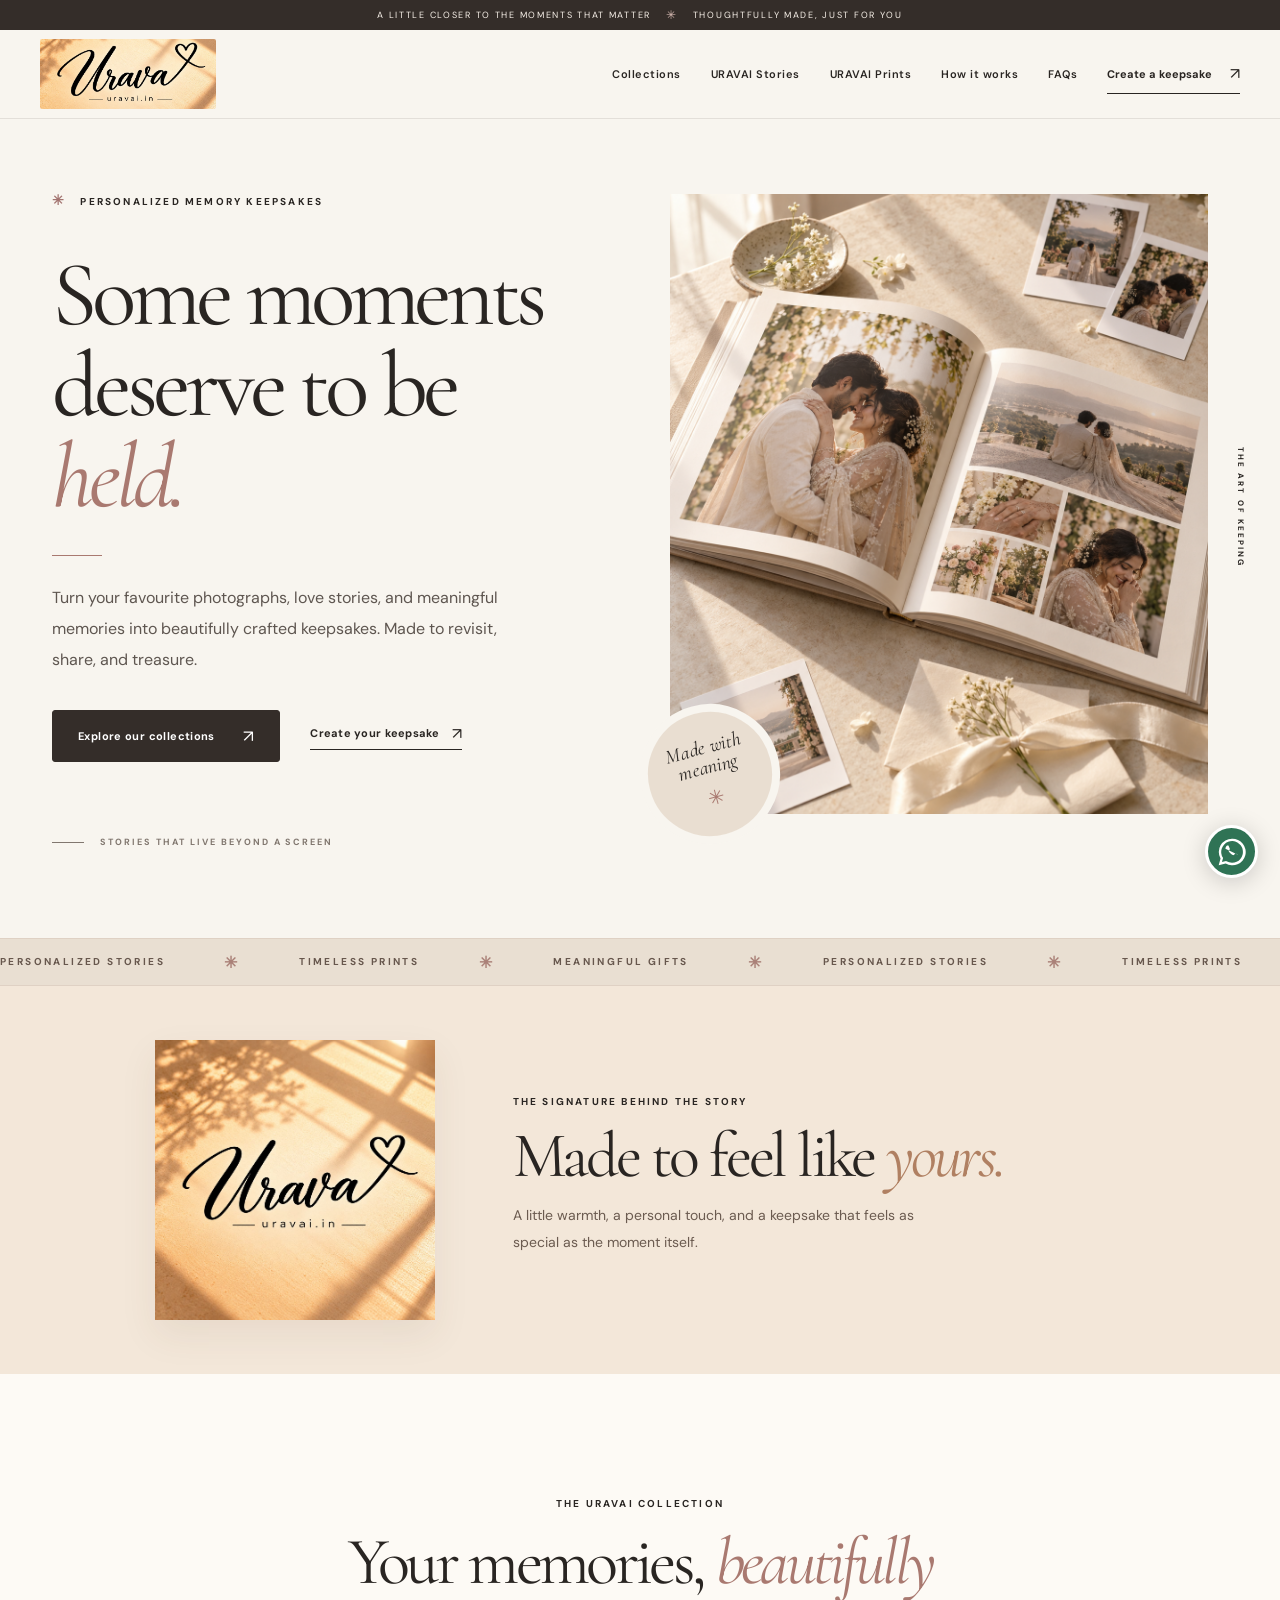
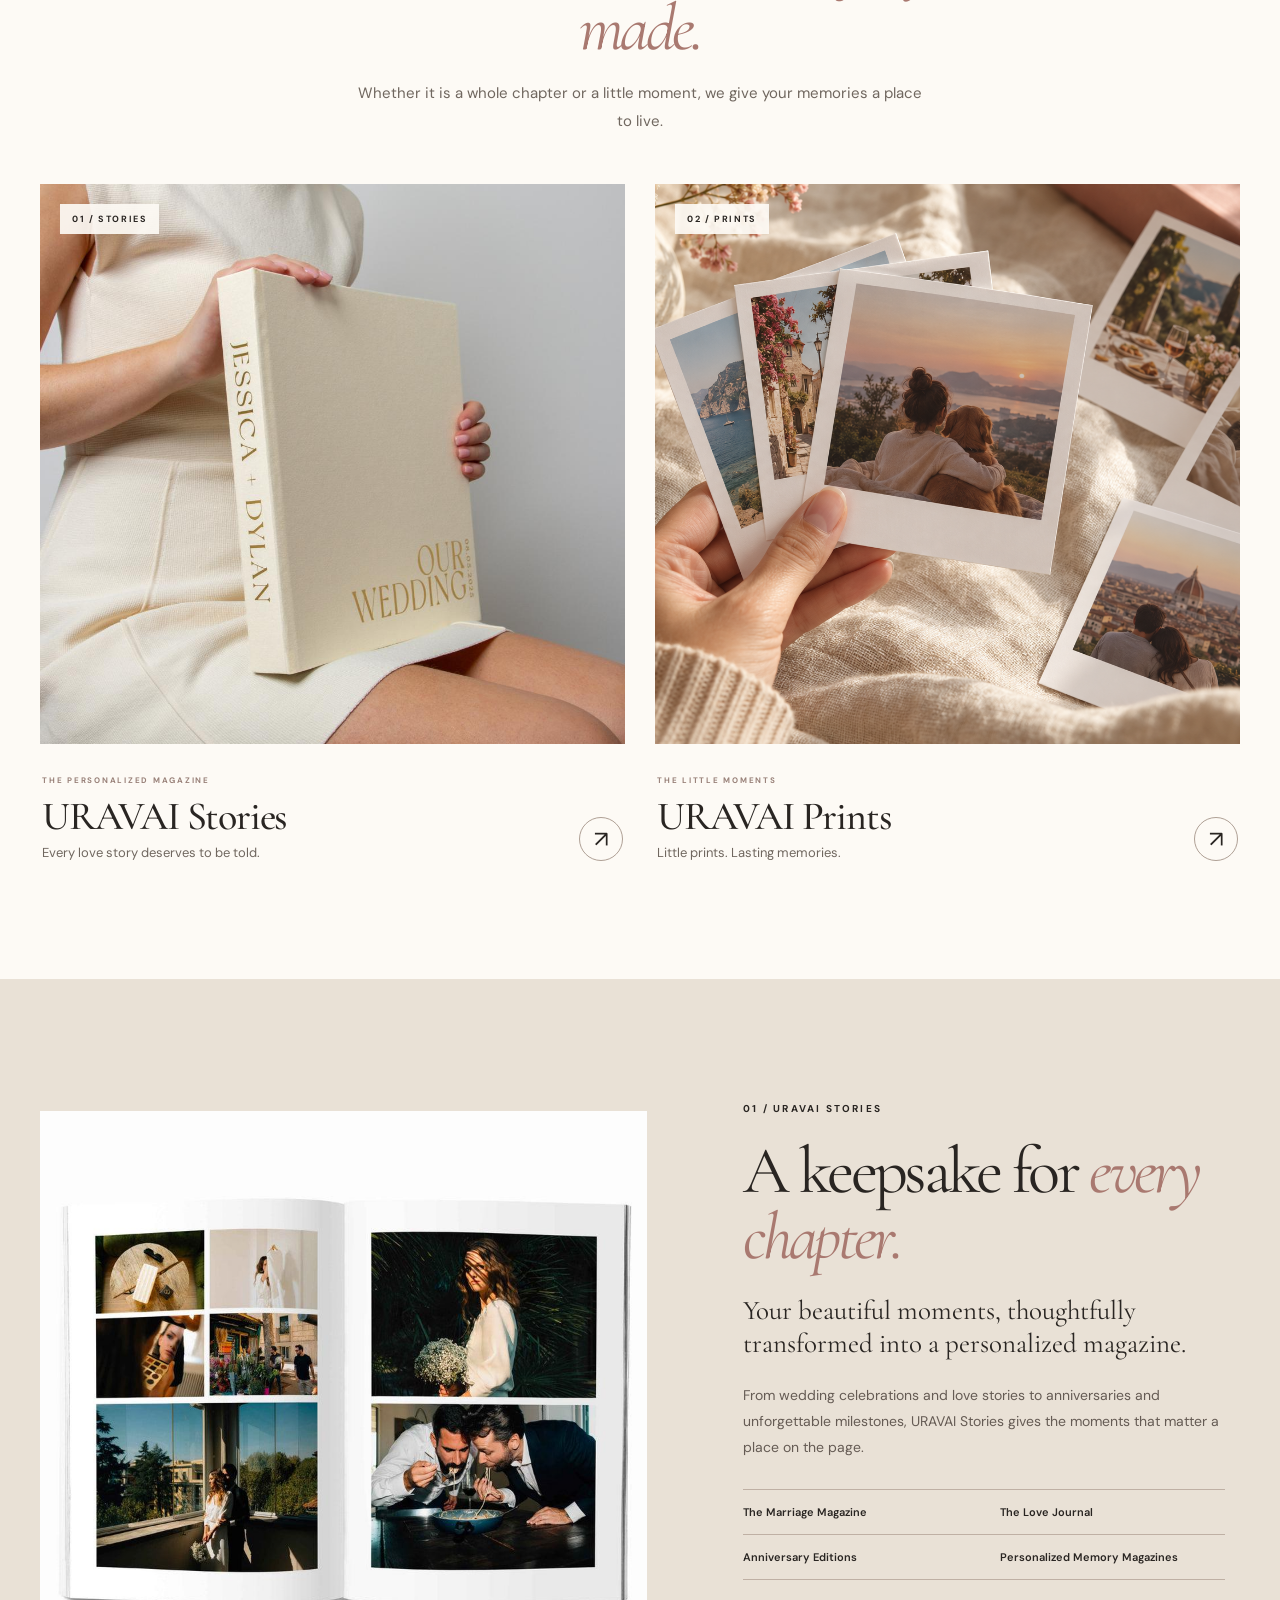
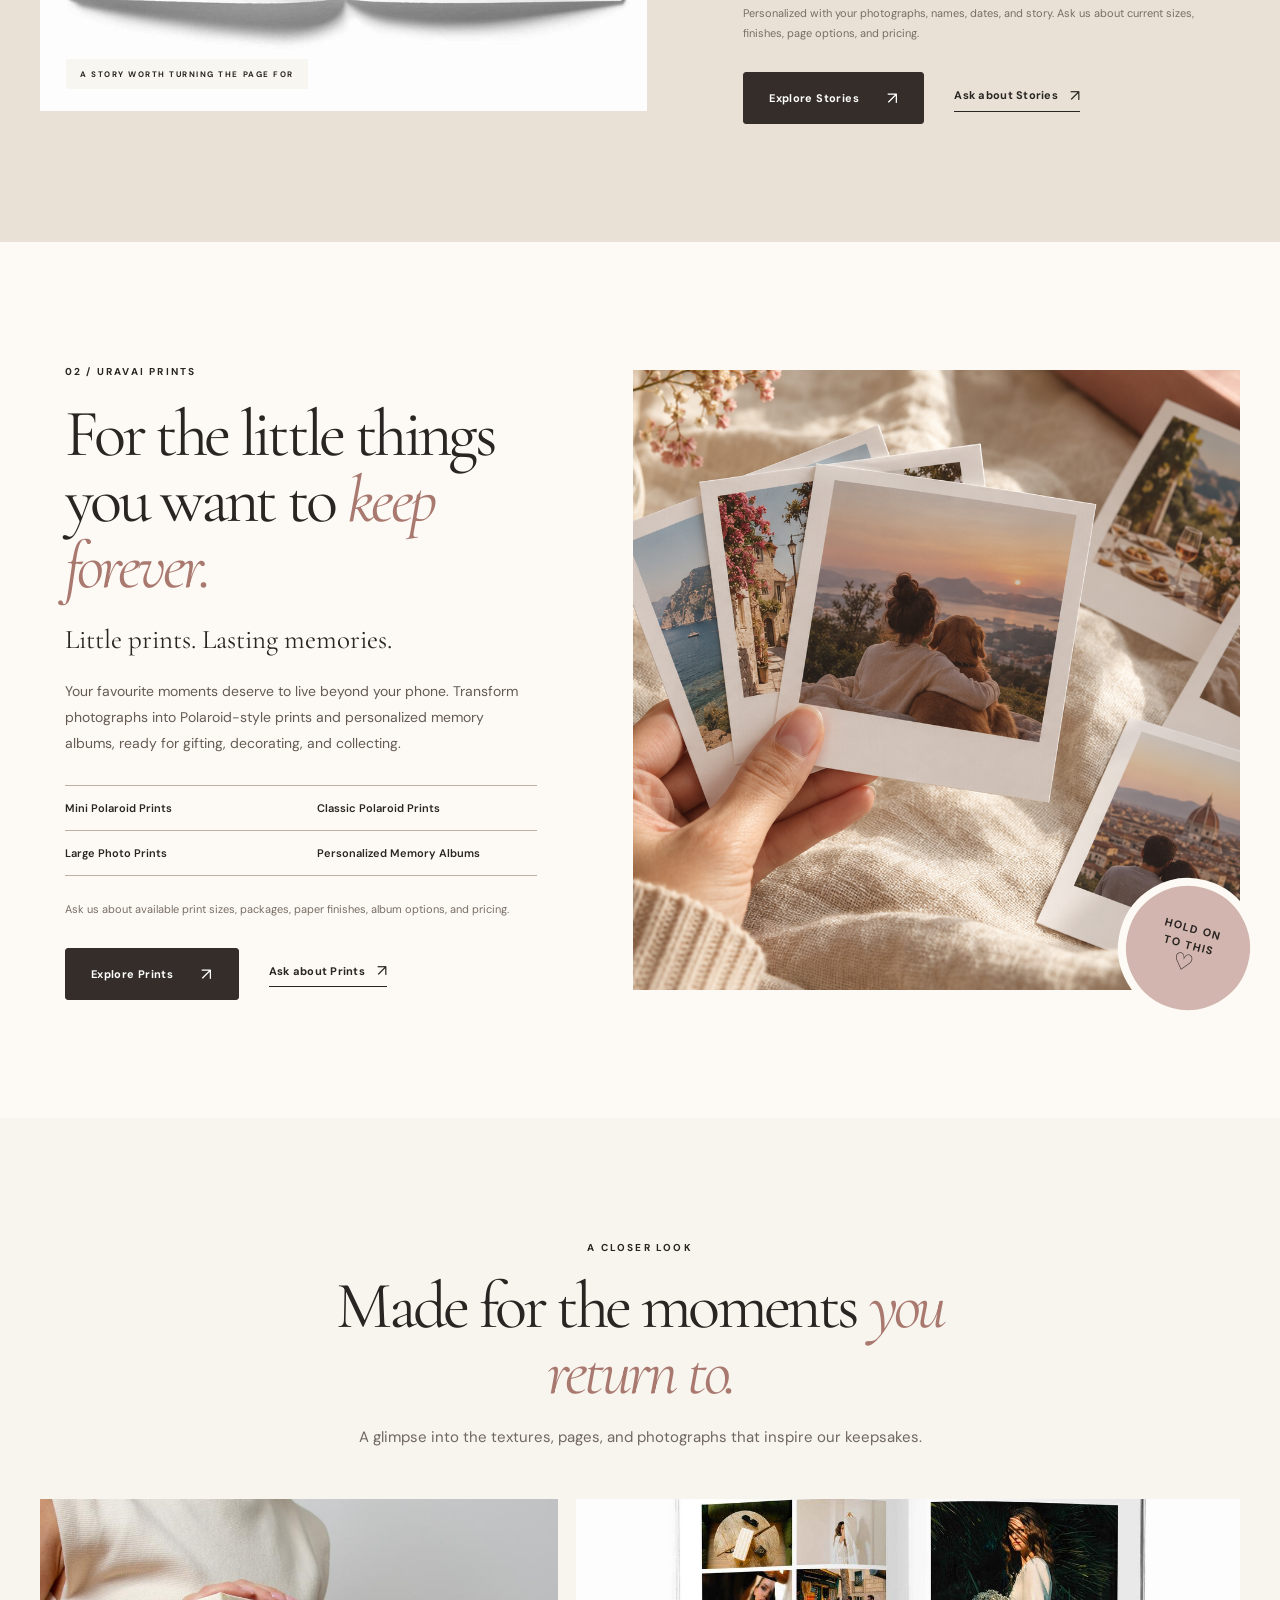
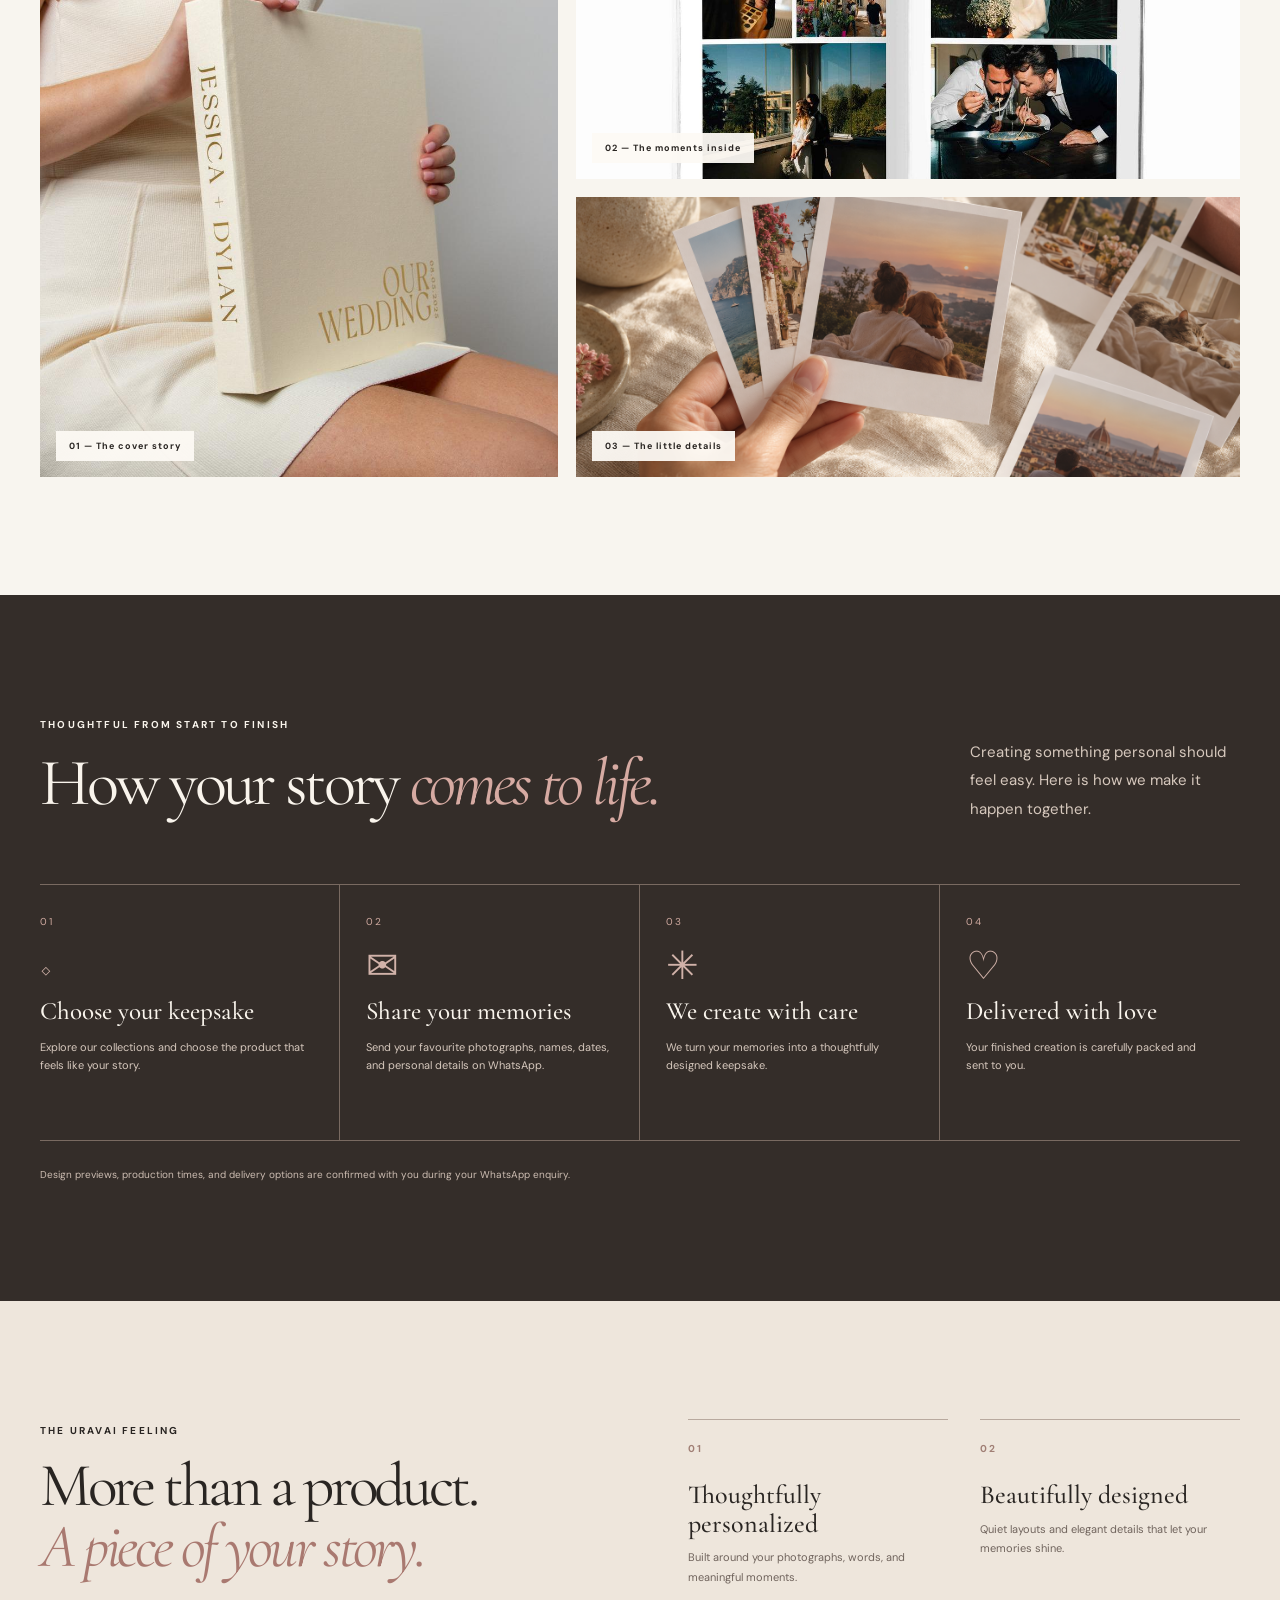
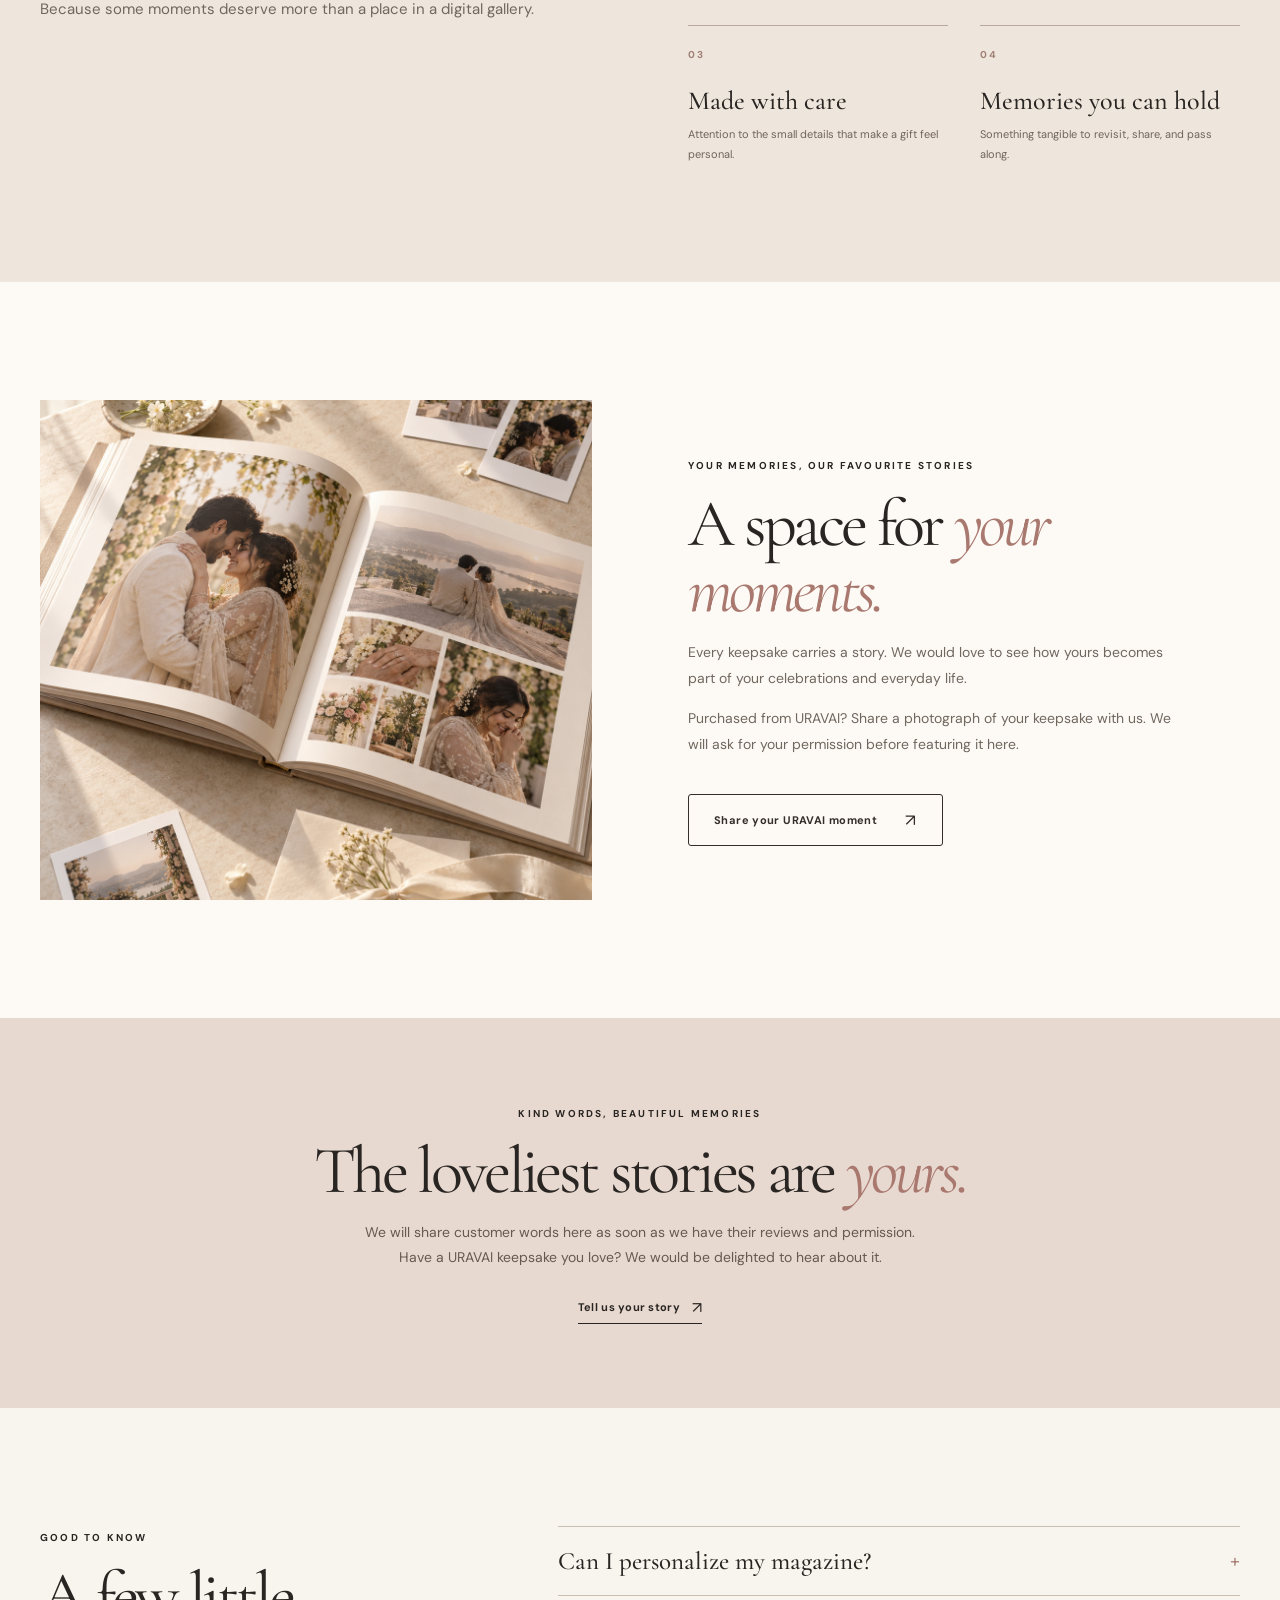
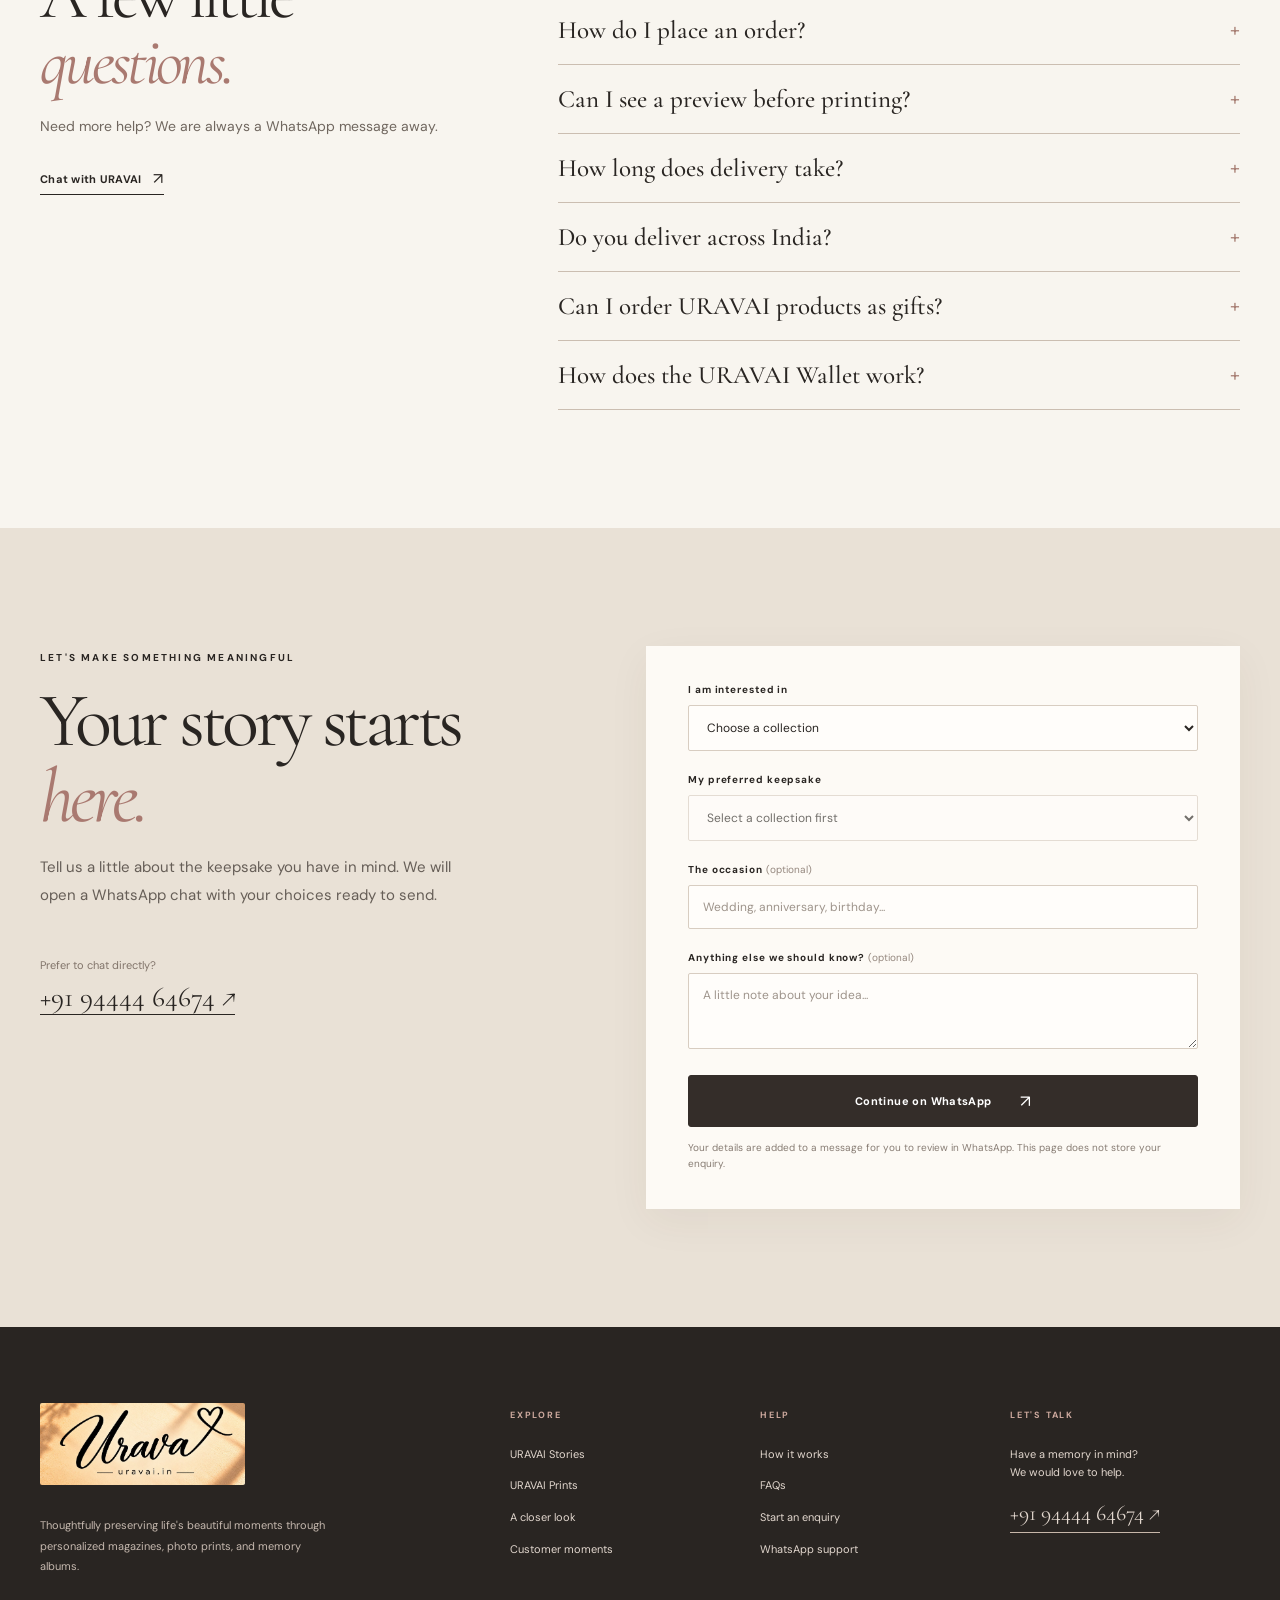
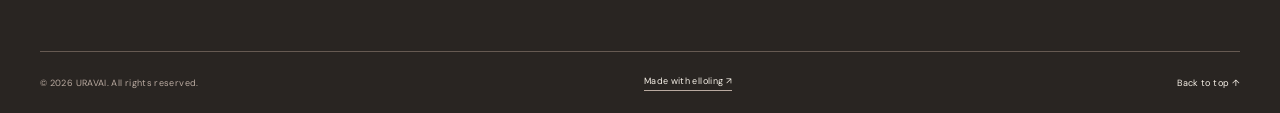
==== index.html @ 7697c7d6 "Use supplied logo in site header and footer" ====
<!doctype html>
<html lang="en">
<head>
  <meta charset="utf-8">
  <meta name="viewport" content="width=device-width, initial-scale=1">
  <meta name="theme-color" content="#f8f5ef">
  <meta name="description" content="URAVAI turns your favourite photographs and stories into personalized memory magazines, photo prints, and keepsakes. Moments Made Tangible.">
  <meta property="og:type" content="website">
  <meta property="og:title" content="URAVAI — Moments Made Tangible">
  <meta property="og:description" content="Personalized magazines and photo prints for the moments you want to hold onto.">
  <meta property="og:image" content="assets/hero-keepsakes.png">
  <title>URAVAI — Moments Made Tangible</title>
  <link rel="icon" href="assets/favicon.svg" type="image/svg+xml">
  <link rel="preconnect" href="https://fonts.googleapis.com">
  <link rel="preconnect" href="https://fonts.gstatic.com" crossorigin>
  <link href="https://fonts.googleapis.com/css2?family=Allura&family=Cormorant+Garamond:ital,wght@0,400;0,500;0,600;1,400;1,500&family=DM+Sans:wght@400;500;600;700&display=swap" rel="stylesheet">
  <link rel="stylesheet" href="assets/styles.css">
  <script defer src="assets/site.js"></script>
</head>
<body>
  <a class="skip-link" href="#main">Skip to content</a>
  <div class="announcement">A little closer to the moments that matter <span aria-hidden="true">✳</span> Thoughtfully made, just for you</div>

  <header class="site-header" id="top">
    <div class="header-inner container">
      <a class="brand" href="#top" aria-label="URAVAI home">
        <img class="brand-logo-photo" src="assets/urava-original-logo.png" alt="" loading="eager"><span class="brand-script">Uravai<span class="brand-heart" aria-hidden="true">♡</span></span>
        <span class="brand-tagline">MOMENTS MADE TANGIBLE</span>
      </a>
      <nav class="desktop-nav" aria-label="Main navigation">
        <a href="#collections">Collections</a>
        <a href="stories.html">URAVAI Stories</a>
        <a href="prints.html">URAVAI Prints</a>
        <a href="#process">How it works</a>
        <a href="#faq">FAQs</a>
      </nav>
      <a class="header-contact" href="#create">Create a keepsake <span aria-hidden="true">↗</span></a>
      <button class="menu-toggle" type="button" aria-label="Open menu" aria-expanded="false" aria-controls="mobile-nav"><span></span><span></span></button>
    </div>
    <nav class="mobile-nav" id="mobile-nav" aria-label="Mobile navigation" hidden>
      <a href="#collections">Collections</a><a href="stories.html">URAVAI Stories</a><a href="prints.html">URAVAI Prints</a><a href="#process">How it works</a><a href="#faq">FAQs</a><a href="#create">Create a keepsake</a>
    </nav>
  </header>

  <main id="main">
    <section class="hero container" aria-labelledby="hero-title">
      <div class="hero-copy reveal">
        <div class="eyebrow"><span class="tiny-star">✳</span> PERSONALIZED MEMORY KEEPSAKES</div>
        <h1 id="hero-title">Some moments deserve to be <em>held.</em></h1>
        <div class="hero-rule"></div>
        <p>Turn your favourite photographs, love stories, and meaningful memories into beautifully crafted keepsakes. Made to revisit, share, and treasure.</p>
        <div class="hero-actions"><a class="button button-dark" href="#collections">Explore our collections <span aria-hidden="true">↗</span></a><a class="text-link" href="#create">Create your keepsake <span aria-hidden="true">↗</span></a></div>
        <div class="hero-note"><span class="note-line"></span> STORIES THAT LIVE BEYOND A SCREEN</div>
      </div>
      <div class="hero-visual reveal">
        <div class="hero-image-wrap"><img src="assets/hero-keepsakes.png" alt="Editorial arrangement of a memory magazine, photo prints and a handwritten note" fetchpriority="high"></div>
        <div class="image-badge"><span>Made with meaning</span><b aria-hidden="true">✳</b></div>
        <span class="image-caption">THE ART OF KEEPING</span>
      </div>
    </section>

    <div class="marquee" aria-label="Personalized magazines, timeless prints, meaningful gifts"><div class="marquee-inner" aria-hidden="true">PERSONALIZED STORIES <span>✳</span> TIMELESS PRINTS <span>✳</span> MEANINGFUL GIFTS <span>✳</span> PERSONALIZED STORIES <span>✳</span> TIMELESS PRINTS <span>✳</span> MEANINGFUL GIFTS <span>✳</span></div></div>

    <section class="logo-feature" aria-labelledby="logo-feature-title"><div class="container logo-feature-inner"><div class="logo-art"><img src="assets/urava-original-logo.png" alt="The supplied Urava script logo on a sunlit warm background" loading="lazy"></div><div class="logo-feature-copy"><span class="eyebrow">THE SIGNATURE BEHIND THE STORY</span><h2 id="logo-feature-title">Made to feel like <em>yours.</em></h2><p>A little warmth, a personal touch, and a keepsake that feels as special as the moment itself.</p></div></div></section>

    <section class="section collections-section" id="collections" aria-labelledby="collections-title">
      <div class="container">
        <div class="section-heading centered reveal"><span class="eyebrow">THE URAVAI COLLECTION</span><h2 id="collections-title">Your memories, <em>beautifully made.</em></h2><p>Whether it is a whole chapter or a little moment, we give your memories a place to live.</p></div>
        <div class="collection-grid">
          <article class="collection-card reveal">
            <a class="collection-image" href="stories.html" aria-label="Explore URAVAI Stories"><img src="assets/reference-magazine-cover.png" alt="Personalized cream wedding photo magazine held in someone's hands" loading="lazy"><span class="image-number">01 / STORIES</span></a>
            <div class="collection-meta"><div><span class="mini-label">THE PERSONALIZED MAGAZINE</span><h3>URAVAI Stories</h3><p>Every love story deserves to be told.</p></div><a class="circle-arrow" href="stories.html" aria-label="Explore URAVAI Stories">↗</a></div>
          </article>
          <article class="collection-card reveal">
            <a class="collection-image" href="prints.html" aria-label="Explore URAVAI Prints"><img src="assets/prints-editorial.png" alt="White-bordered photo prints held over ivory fabric" loading="lazy"><span class="image-number">02 / PRINTS</span></a>
            <div class="collection-meta"><div><span class="mini-label">THE LITTLE MOMENTS</span><h3>URAVAI Prints</h3><p>Little prints. Lasting memories.</p></div><a class="circle-arrow" href="prints.html" aria-label="Explore URAVAI Prints">↗</a></div>
          </article>
        </div>
      </div>
    </section>

    <section class="story-band section" id="stories" aria-labelledby="stories-title">
      <div class="container story-layout">
        <div class="story-visual reveal"><img src="assets/reference-open-magazine.png" alt="Open photo magazine with a clean editorial photo layout" loading="lazy"><span class="photo-caption">A STORY WORTH TURNING THE PAGE FOR</span></div>
        <div class="story-copy reveal"><span class="eyebrow">01 / URAVAI STORIES</span><h2 id="stories-title">A keepsake for <em>every chapter.</em></h2><p class="lead">Your beautiful moments, thoughtfully transformed into a personalized magazine.</p><p>From wedding celebrations and love stories to anniversaries and unforgettable milestones, URAVAI Stories gives the moments that matter a place on the page.</p><div class="product-list"><span>The Marriage Magazine</span><span>The Love Journal</span><span>Anniversary Editions</span><span>Personalized Memory Magazines</span></div><p class="soft-note">Personalized with your photographs, names, dates, and story. Ask us about current sizes, finishes, page options, and pricing.</p><div class="inline-actions"><a class="button button-dark" href="stories.html">Explore Stories <span aria-hidden="true">↗</span></a><a class="text-link" data-whatsapp="stories" href="#contact">Ask about Stories <span aria-hidden="true">↗</span></a></div></div>
      </div>
    </section>

    <section class="prints-section section" id="prints" aria-labelledby="prints-title">
      <div class="container prints-layout">
        <div class="prints-copy reveal"><span class="eyebrow">02 / URAVAI PRINTS</span><h2 id="prints-title">For the little things you want to <em>keep forever.</em></h2><p class="lead">Little prints. Lasting memories.</p><p>Your favourite moments deserve to live beyond your phone. Transform photographs into Polaroid-style prints and personalized memory albums, ready for gifting, decorating, and collecting.</p><div class="product-list"><span>Mini Polaroid Prints</span><span>Classic Polaroid Prints</span><span>Large Photo Prints</span><span>Personalized Memory Albums</span></div><p class="soft-note">Ask us about available print sizes, packages, paper finishes, album options, and pricing.</p><div class="inline-actions"><a class="button button-dark" href="prints.html">Explore Prints <span aria-hidden="true">↗</span></a><a class="text-link" data-whatsapp="prints" href="#contact">Ask about Prints <span aria-hidden="true">↗</span></a></div></div>
        <div class="prints-visual reveal"><img src="assets/prints-editorial.png" alt="A hand holding Polaroid-style photo prints" loading="lazy"><span class="visual-stamp">HOLD ON<br>TO THIS<br><b>♡</b></span></div>
      </div>
    </section>

    <section class="editorial-section section" id="journal" aria-labelledby="journal-title"><div class="container"><div class="section-heading centered reveal"><span class="eyebrow">A CLOSER LOOK</span><h2 id="journal-title">Made for the moments <em>you return to.</em></h2><p>A glimpse into the textures, pages, and photographs that inspire our keepsakes.</p></div><div class="editorial-grid"><figure class="editorial-tile tall reveal"><img src="assets/reference-magazine-cover.png" alt="Cream wedding memory magazine" loading="lazy"><figcaption>01 — The cover story</figcaption></figure><figure class="editorial-tile wide reveal"><img src="assets/reference-open-magazine.png" alt="Open personalized photo magazine" loading="lazy"><figcaption>02 — The moments inside</figcaption></figure><figure class="editorial-tile small reveal"><img src="assets/prints-editorial.png" alt="A fan of printed photographs" loading="lazy"><figcaption>03 — The little details</figcaption></figure></div></div></section>

    <section class="process-section section" id="process" aria-labelledby="process-title"><div class="container"><div class="process-head reveal"><div><span class="eyebrow">THOUGHTFUL FROM START TO FINISH</span><h2 id="process-title">How your story <em>comes to life.</em></h2></div><p>Creating something personal should feel easy. Here is how we make it happen together.</p></div><div class="steps"><article class="step reveal"><span class="step-number">01</span><div class="step-icon" aria-hidden="true">◇</div><h3>Choose your keepsake</h3><p>Explore our collections and choose the product that feels like your story.</p></article><article class="step reveal"><span class="step-number">02</span><div class="step-icon" aria-hidden="true">✉</div><h3>Share your memories</h3><p>Send your favourite photographs, names, dates, and personal details on WhatsApp.</p></article><article class="step reveal"><span class="step-number">03</span><div class="step-icon" aria-hidden="true">✳</div><h3>We create with care</h3><p>We turn your memories into a thoughtfully designed keepsake.</p></article><article class="step reveal"><span class="step-number">04</span><div class="step-icon" aria-hidden="true">♡</div><h3>Delivered with love</h3><p>Your finished creation is carefully packed and sent to you.</p></article></div><p class="process-note">Design previews, production times, and delivery options are confirmed with you during your WhatsApp enquiry.</p></div></section>

    <section class="values-section section" aria-labelledby="values-title"><div class="container values-layout"><div class="values-intro reveal"><span class="eyebrow">THE URAVAI FEELING</span><h2 id="values-title">More than a product.<br><em>A piece of your story.</em></h2><p>Because some moments deserve more than a place in a digital gallery.</p></div><div class="values-grid"><article class="value reveal"><span>01</span><h3>Thoughtfully personalized</h3><p>Built around your photographs, words, and meaningful moments.</p></article><article class="value reveal"><span>02</span><h3>Beautifully designed</h3><p>Quiet layouts and elegant details that let your memories shine.</p></article><article class="value reveal"><span>03</span><h3>Made with care</h3><p>Attention to the small details that make a gift feel personal.</p></article><article class="value reveal"><span>04</span><h3>Memories you can hold</h3><p>Something tangible to revisit, share, and pass along.</p></article></div></div></section>

    <section class="memories-section section" id="memories" aria-labelledby="memories-title"><div class="container memories-layout"><div class="memories-photo reveal"><img src="assets/hero-keepsakes.png" alt="Memory magazine and photo prints styled together" loading="lazy"></div><div class="memories-copy reveal"><span class="eyebrow">YOUR MEMORIES, OUR FAVOURITE STORIES</span><h2 id="memories-title">A space for <em>your moments.</em></h2><p>Every keepsake carries a story. We would love to see how yours becomes part of your celebrations and everyday life.</p><p>Purchased from URAVAI? Share a photograph of your keepsake with us. We will ask for your permission before featuring it here.</p><a class="button button-outline" data-whatsapp="share" href="#contact">Share your URAVAI moment <span aria-hidden="true">↗</span></a></div></div></section>

    <section class="reviews-section" aria-labelledby="reviews-title"><div class="container reviews-inner reveal"><span class="eyebrow">KIND WORDS, BEAUTIFUL MEMORIES</span><h2 id="reviews-title">The loveliest stories are <em>yours.</em></h2><p>We will share customer words here as soon as we have their reviews and permission. Have a URAVAI keepsake you love? We would be delighted to hear about it.</p><a class="text-link" data-whatsapp="review" href="#contact">Tell us your story <span aria-hidden="true">↗</span></a></div></section>

    <section class="faq-section section" id="faq" aria-labelledby="faq-title"><div class="container faq-layout"><div class="faq-intro reveal"><span class="eyebrow">GOOD TO KNOW</span><h2 id="faq-title">A few little <em>questions.</em></h2><p>Need more help? We are always a WhatsApp message away.</p><a class="text-link" data-whatsapp="general" href="#contact">Chat with URAVAI <span aria-hidden="true">↗</span></a></div><div class="faq-list reveal"><details><summary>Can I personalize my magazine?<span aria-hidden="true">+</span></summary><p>Yes. URAVAI Stories can be personalized with your photographs, names, dates, and personal story.</p></details><details><summary>How do I place an order?<span aria-hidden="true">+</span></summary><p>Choose your preferred keepsake and contact us on WhatsApp. We will walk you through the available options and your order.</p></details><details><summary>Can I see a preview before printing?<span aria-hidden="true">+</span></summary><p>Message us about your chosen product and we will confirm the current preview and revision process before you place an order.</p></details><details><summary>How long does delivery take?<span aria-hidden="true">+</span></summary><p>Production and delivery depend on the product and destination. We will confirm an estimate with you during your enquiry.</p></details><details><summary>Do you deliver across India?<span aria-hidden="true">+</span></summary><p>Send us your delivery location on WhatsApp and we will confirm availability and charges.</p></details><details><summary>Can I order URAVAI products as gifts?<span aria-hidden="true">+</span></summary><p>Absolutely. Our personalized keepsakes are made for weddings, anniversaries, birthdays, and other meaningful occasions.</p></details><details><summary>How does the URAVAI Wallet work?<span aria-hidden="true">+</span></summary><p>Ask us for the current URAVAI Rewards policy and eligible wallet benefits before you order.</p></details></div></div></section>

    <section class="create-section section" id="create" aria-labelledby="create-title"><div class="container create-layout"><div class="create-intro reveal"><span class="eyebrow">LET'S MAKE SOMETHING MEANINGFUL</span><h2 id="create-title">Your story starts <em>here.</em></h2><p>Tell us a little about the keepsake you have in mind. We will open a WhatsApp chat with your choices ready to send.</p><div class="contact-line"><span>Prefer to chat directly?</span><a href="https://wa.me/919444464674" target="_blank" rel="noopener noreferrer">+91 94444 64674 ↗</a></div></div><form class="enquiry-form reveal" id="enquiry-form"><div class="form-field"><label for="collection">I am interested in</label><select id="collection" name="collection" required><option value="">Choose a collection</option><option value="Stories">URAVAI Stories</option><option value="Prints">URAVAI Prints</option></select></div><div class="form-field"><label for="product">My preferred keepsake</label><select id="product" name="product" required disabled><option value="">Select a collection first</option></select></div><div class="form-field"><label for="occasion">The occasion <span>(optional)</span></label><input id="occasion" name="occasion" type="text" maxlength="80" placeholder="Wedding, anniversary, birthday..."></div><div class="form-field"><label for="message">Anything else we should know? <span>(optional)</span></label><textarea id="message" name="message" rows="3" maxlength="400" placeholder="A little note about your idea..."></textarea></div><button class="button button-dark form-submit" type="submit">Continue on WhatsApp <span aria-hidden="true">↗</span></button><p class="form-note">Your details are added to a message for you to review in WhatsApp. This page does not store your enquiry.</p></form></div></section>
  </main>

  <footer class="site-footer" id="contact"><div class="container footer-top"><div class="footer-brand"><a class="brand" href="#top" aria-label="URAVAI home"><img class="brand-logo-photo" src="assets/urava-original-logo.png" alt="" loading="eager"><span class="brand-script">Uravai<span class="brand-heart" aria-hidden="true">♡</span></span><span class="brand-tagline">MOMENTS MADE TANGIBLE</span></a><p>Thoughtfully preserving life's beautiful moments through personalized magazines, photo prints, and memory albums.</p></div><div class="footer-col"><h3>Explore</h3><a href="stories.html">URAVAI Stories</a><a href="prints.html">URAVAI Prints</a><a href="#journal">A closer look</a><a href="#memories">Customer moments</a></div><div class="footer-col"><h3>Help</h3><a href="#process">How it works</a><a href="#faq">FAQs</a><a href="#create">Start an enquiry</a><a data-whatsapp="general" href="https://wa.me/919444464674">WhatsApp support</a></div><div class="footer-col footer-contact"><h3>Let's talk</h3><p>Have a memory in mind?<br>We would love to help.</p><a class="footer-whatsapp" href="https://wa.me/919444464674" target="_blank" rel="noopener noreferrer">+91 94444 64674 ↗</a></div></div><div class="container footer-bottom"><span>© 2026 URAVAI. All rights reserved.</span><a class="maker-credit" href="https://elloling-india.github.io/Website/" target="_blank" rel="noopener noreferrer">Made with elloling ↗</a><a href="#top">Back to top ↑</a></div></footer>

  <a class="whatsapp-float" data-whatsapp="general" href="https://wa.me/919444464674" target="_blank" rel="noopener noreferrer" aria-label="Chat with URAVAI on WhatsApp"><svg viewBox="0 0 32 32" aria-hidden="true"><path fill="currentColor" d="M16 .8A15.1 15.1 0 0 0 2.9 23.4L.8 31.2l8-2.1A15.2 15.2 0 1 0 16 .8Zm0 27.5a12.3 12.3 0 0 1-6.3-1.7l-.5-.3-4.7 1.2 1.3-4.6-.3-.5A12.4 12.4 0 1 1 16 28.3Zm6.8-9.3c-.4-.2-2.2-1.1-2.6-1.2-.3-.1-.6-.2-.8.2-.3.4-1 1.2-1.2 1.4-.2.3-.4.3-.8.1-.4-.2-1.6-.6-3-1.9-1.1-1-1.9-2.2-2.1-2.6-.2-.4 0-.6.2-.8l.6-.7c.2-.2.3-.4.4-.6.1-.2.1-.5 0-.7l-1.2-2.9c-.3-.7-.6-.6-.8-.6h-.7c-.3 0-.7.1-1 .5s-1.3 1.3-1.3 3.1 1.4 3.5c.2.5 2.7 4.2 6.6 5.9.9.4 1.6.6 2.2.7.9.1 1.7.1 2.4-.2.7-.3 2.2-1 2.5-2 .3-1 .3-1.8.2-2-.1-.2-.3-.3-.7-.5Z"/></svg></a>
  <a class="mobile-sticky" href="#create">Create your keepsake <span aria-hidden="true">↗</span></a>
</body>
</html>
---- assets/styles.css ----
:root{--ivory:#f8f5ef;--paper:#fdfaf5;--beige:#ede5da;--rose:#c7a6a0;--ink:#292522;--muted:#70675f;--line:#d9cec2;--dark:#342d29;--serif:'Cormorant Garamond',Georgia,serif;--sans:'DM Sans',Arial,sans-serif;--script:'Allura',cursive}
*{box-sizing:border-box}html{scroll-behavior:smooth;scroll-padding-top:84px}body{margin:0;background:var(--ivory);color:var(--ink);font-family:var(--sans);font-size:15px;-webkit-font-smoothing:antialiased}img{display:block;max-width:100%}a{color:inherit;text-decoration:none}button,input,select,textarea{font:inherit}button{cursor:pointer}.container{width:min(100% - 80px,1340px);margin:auto}.section{padding:118px 0}.skip-link{position:absolute;left:12px;top:-60px;z-index:100;background:var(--dark);color:#fff;padding:12px 18px}.skip-link:focus{top:12px}.announcement{height:30px;display:flex;align-items:center;justify-content:center;gap:15px;background:var(--dark);color:#f8f1e9;font-size:9px;letter-spacing:.19em;text-transform:uppercase}.announcement span{font-size:12px;color:#d4b8b0}.site-header{position:sticky;top:0;z-index:50;background:rgba(248,245,239,.97);border-bottom:1px solid rgba(60,48,38,.11);backdrop-filter:blur(18px)}.header-inner{height:88px;display:flex;align-items:center;justify-content:space-between;gap:30px}.brand{display:inline-flex;flex-direction:column;align-items:center;width:max-content;min-width:120px;line-height:1}.brand-script{position:relative;font-family:var(--script);font-size:46px;line-height:.78;letter-spacing:-.02em;white-space:nowrap}.brand-heart{position:absolute;font-family:var(--serif);font-size:24px;top:-7px;right:-17px;transform:rotate(13deg)}.brand-tagline{font-size:6.5px;font-weight:700;letter-spacing:.3em;margin-top:8px;white-space:nowrap}.desktop-nav{display:flex;align-items:center;gap:30px;margin-left:auto}.desktop-nav a{font-size:11px;font-weight:600;letter-spacing:.045em;transition:color .25s}.desktop-nav a:hover,.footer-col a:hover{color:#9c6b63}.header-contact{display:inline-flex;align-items:center;gap:18px;border-bottom:1px solid var(--ink);padding:9px 0;font-size:11px;font-weight:700;white-space:nowrap}.header-contact span,.text-link span{font-size:16px;font-weight:400}.menu-toggle,.mobile-nav{display:none}
.hero{display:grid;grid-template-columns:50% 50%;min-height:700px;align-items:center;padding-top:50px;padding-bottom:70px}.hero-copy{position:relative;padding:20px 9% 20px 2%}.eyebrow,.mini-label{font-size:10px;font-weight:700;letter-spacing:.22em;line-height:1.7}.tiny-star{color:#a37470;margin-right:10px;font-size:14px}.hero h1,.section h2,.reviews-section h2{font-family:var(--serif);font-weight:400;letter-spacing:-.055em;line-height:.99}.hero h1{font-size:clamp(72px,7.2vw,116px);margin:36px 0 32px;max-width:650px}.hero h1 em,.section h2 em,.reviews-section h2 em{font-weight:400;color:#a97970}.hero-rule{width:50px;height:1px;background:#a97970;margin:0 0 26px}.hero-copy>p{font-size:16px;line-height:1.95;color:#5e5650;max-width:465px;margin:0 0 35px}.hero-actions,.inline-actions{display:flex;align-items:center;gap:30px;flex-wrap:wrap}.button{min-height:52px;padding:0 25px;display:inline-flex;align-items:center;justify-content:center;gap:28px;border:1px solid var(--dark);border-radius:3px;font-size:11px;font-weight:700;letter-spacing:.035em;transition:background .25s,color .25s,transform .25s}.button:hover{transform:translateY(-2px)}.button-dark{background:var(--dark);color:#fff}.button-dark:hover{background:#56463f}.button-outline{background:transparent;color:var(--dark)}.button-outline:hover{background:var(--dark);color:#fff}.button span{font-size:17px;font-weight:400}.text-link{display:inline-flex;align-items:center;gap:12px;border-bottom:1px solid currentColor;padding-bottom:5px;font-size:11px;font-weight:700;letter-spacing:.025em;transition:color .25s}.text-link:hover{color:#a97970}.hero-note{display:flex;align-items:center;gap:16px;margin-top:74px;font-size:9px;font-weight:700;letter-spacing:.22em;color:#81776f}.note-line{display:block;width:32px;height:1px;background:#81776f}.hero-visual{position:relative;height:650px;padding:0 32px 30px 30px}.hero-image-wrap{width:100%;height:100%;overflow:hidden;background:#e5d9ca}.hero-image-wrap img{width:100%;height:100%;object-fit:cover;object-position:center}.image-badge{position:absolute;left:0;bottom:0;width:140px;height:140px;display:flex;flex-direction:column;align-items:center;justify-content:center;gap:8px;background:#e9ded1;border:8px solid var(--ivory);border-radius:50%;transform:rotate(-15deg);text-align:center}.image-badge span{font-family:var(--serif);font-style:italic;font-size:20px;line-height:1}.image-badge b{font-size:20px;font-weight:400;color:#a97970}.image-caption{position:absolute;right:-6px;top:39%;writing-mode:vertical-rl;font-size:8px;font-weight:700;letter-spacing:.26em}.marquee{overflow:hidden;background:#e9dfd2;border-top:1px solid #dfd1c4;border-bottom:1px solid #dfd1c4;height:48px;display:flex;align-items:center}.marquee-inner{white-space:nowrap;font-size:10px;font-weight:700;letter-spacing:.24em;color:#67574d;animation:marquee 32s linear infinite}.marquee-inner span{margin:0 55px;color:#aa8178;font-size:16px;vertical-align:middle}@keyframes marquee{to{transform:translateX(-50%)}}
.section-heading{max-width:710px}.section-heading.centered{text-align:center;margin:0 auto 48px}.section h2,.reviews-section h2{font-size:clamp(50px,5.2vw,80px);margin:17px 0 18px}.section-heading p,.process-head>p{font-size:15px;line-height:1.9;color:var(--muted);max-width:570px}.section-heading.centered p{margin:0 auto}.collections-section{background:var(--paper)}.collection-grid{display:grid;grid-template-columns:1fr 1fr;gap:30px}.collection-image{display:block;position:relative;height:560px;overflow:hidden;background:var(--beige)}.collection-image img{width:100%;height:100%;object-fit:cover;transition:transform .6s}.collection-image:hover img{transform:scale(1.035)}.collection-card:first-child .collection-image img{object-position:center 42%}.image-number{position:absolute;left:20px;top:20px;padding:9px 12px;background:rgba(253,250,245,.92);font-size:9px;font-weight:700;letter-spacing:.18em}.collection-meta{display:flex;justify-content:space-between;align-items:end;gap:20px;padding:24px 2px 0}.mini-label{font-size:8px;color:#988078}.collection-meta h3{font-family:var(--serif);font-size:40px;font-weight:500;letter-spacing:-.03em;line-height:1;margin:8px 0}.collection-meta p{margin:0;color:var(--muted);font-size:13px}.circle-arrow{flex:none;display:grid;place-items:center;width:44px;height:44px;border:1px solid #afa095;border-radius:50%;font-size:23px;transition:background .25s,color .25s}.circle-arrow:hover{background:var(--dark);color:#fff}
.story-band{background:#e9e1d6}.story-layout,.prints-layout{display:grid;grid-template-columns:1.1fr .9fr;gap:8%;align-items:center}.story-visual{position:relative}.story-visual img{width:100%;height:600px;object-fit:cover;background:#fff}.photo-caption{position:absolute;bottom:22px;left:26px;padding:10px 14px;background:rgba(248,245,239,.9);font-size:8px;font-weight:700;letter-spacing:.19em}.story-copy{padding-right:3%}.story-copy h2,.prints-copy h2{margin:21px 0 24px}.lead{font-family:var(--serif);font-size:27px!important;line-height:1.25!important;color:var(--ink)!important;margin:0 0 22px!important}.story-copy>p:not(.lead),.prints-copy>p:not(.lead){font-size:14px;line-height:1.85;color:#655b54}.product-list{display:grid;grid-template-columns:1fr 1fr;margin:28px 0 23px;border-top:1px solid #bfb0a4}.product-list span{padding:15px 12px 15px 0;border-bottom:1px solid #bfb0a4;font-size:11px;font-weight:600}.product-list span:nth-child(even){padding-left:16px}.soft-note{font-size:11px!important;color:#786d65!important}.inline-actions{margin-top:29px}.prints-section{background:var(--paper)}.prints-layout{grid-template-columns:.9fr 1.1fr}.prints-copy{padding-left:5%}.prints-visual{position:relative}.prints-visual img{width:100%;height:620px;object-fit:cover}.visual-stamp{position:absolute;bottom:-28px;right:-18px;width:140px;height:140px;display:flex;flex-direction:column;align-items:center;justify-content:center;background:#d2b5ae;border:8px solid var(--paper);border-radius:50%;transform:rotate(15deg);font-size:11px;line-height:1.5;font-weight:700;letter-spacing:.11em;text-align:center}.visual-stamp b{font-family:var(--serif);font-size:23px;font-weight:400;line-height:1}
.editorial-section{background:var(--ivory)}.editorial-grid{display:grid;grid-template-columns:1.03fr 1.32fr;grid-template-rows:280px 280px;gap:18px}.editorial-tile{position:relative;overflow:hidden;margin:0;background:var(--beige)}.editorial-tile.tall{grid-row:span 2}.editorial-tile img{width:100%;height:100%;object-fit:cover;transition:transform .5s}.editorial-tile:hover img{transform:scale(1.03)}.editorial-tile.tall img{object-position:center}.editorial-tile.wide img{object-position:center 45%}.editorial-tile figcaption{position:absolute;bottom:16px;left:16px;background:rgba(253,250,245,.94);padding:9px 13px;font-size:9px;font-weight:700;letter-spacing:.11em}
.process-section{background:var(--dark);color:#f9f4ec}.process-head{display:flex;justify-content:space-between;align-items:end;gap:30px;margin-bottom:50px}.process-head h2{max-width:710px}.process-head>p{max-width:270px;color:#d6c8bd;margin:0 0 11px}.steps{display:grid;grid-template-columns:repeat(4,1fr);border-top:1px solid #796a61;border-bottom:1px solid #796a61}.step{min-height:255px;padding:25px 26px 28px;border-right:1px solid #796a61}.step:first-child{padding-left:0}.step:last-child{border-right:0}.step-number{font-size:10px;letter-spacing:.17em;color:#d0aaa0}.step-icon{font-family:var(--serif);font-size:39px;color:#d1b2a9;margin:17px 0 12px;font-weight:400;line-height:1}.step h3{font-family:var(--serif);font-size:25px;line-height:1.1;font-weight:500;margin:0 0 12px}.step p{font-size:11px;line-height:1.7;color:#d6c8bd;margin:0}.process-note{font-size:10px;color:#cdbdb2;margin:25px 0 0;line-height:1.7}.process-section h2 em{color:#d6aaa2}
.values-section{background:#eee6dc}.values-layout{display:grid;grid-template-columns:1fr 1fr;gap:8%;align-items:start}.values-intro h2{font-size:clamp(49px,4.8vw,73px)}.values-intro p{color:var(--muted);line-height:1.8}.values-grid{display:grid;grid-template-columns:1fr 1fr;gap:38px 32px}.value{border-top:1px solid #b8a99e;padding-top:17px}.value>span{font-size:10px;color:#a07f75;letter-spacing:.16em;font-weight:700}.value h3{font-family:var(--serif);font-size:26px;font-weight:500;line-height:1.1;margin:24px 0 10px}.value p{color:#70645d;font-size:11px;line-height:1.75;margin:0}
.memories-section{background:var(--paper)}.memories-layout{display:grid;grid-template-columns:1fr 1fr;align-items:center;gap:8%}.memories-photo{height:500px;overflow:hidden}.memories-photo img{width:100%;height:100%;object-fit:cover}.memories-copy{max-width:500px}.memories-copy p{font-size:14px;line-height:1.85;color:var(--muted)}.memories-copy .button{margin-top:22px}.reviews-section{background:#e8d9d0;text-align:center;padding:84px 0}.reviews-inner{max-width:750px}.reviews-section h2{margin:16px 0}.reviews-section p{line-height:1.8;color:#665951;max-width:580px;margin:0 auto 26px;font-size:14px}
.faq-section{background:var(--ivory)}.faq-layout{display:grid;grid-template-columns:.75fr 1.25fr;gap:9%}.faq-intro h2{margin-bottom:20px}.faq-intro p{font-size:14px;line-height:1.8;color:var(--muted);margin-bottom:28px}.faq-list{border-top:1px solid #cbbeb1}.faq-list details{border-bottom:1px solid #cbbeb1}.faq-list summary{list-style:none;display:flex;align-items:center;justify-content:space-between;gap:15px;padding:19px 0;cursor:pointer;font-family:var(--serif);font-size:25px;font-weight:500}.faq-list summary::-webkit-details-marker{display:none}.faq-list summary span{font-family:var(--sans);font-size:18px;font-weight:400;color:#a77e73;transition:transform .2s}.faq-list details[open] summary span{transform:rotate(45deg)}.faq-list details p{color:#665e57;font-size:12px;line-height:1.8;max-width:580px;margin:0 0 21px}
.create-section{background:#e9e1d6}.create-layout{display:grid;grid-template-columns:.9fr 1.1fr;gap:10%;align-items:start}.create-intro h2{font-size:clamp(60px,6vw,90px)}.create-intro>p{font-size:15px;line-height:1.9;color:#665e57;max-width:430px}.contact-line{display:flex;flex-direction:column;gap:8px;margin-top:48px;font-size:11px;color:#81746a}.contact-line a{font-family:var(--serif);font-size:28px;color:var(--ink);width:max-content;border-bottom:1px solid var(--ink)}.enquiry-form{background:var(--paper);padding:37px 42px;box-shadow:0 12px 40px rgba(75,55,40,.055)}.form-field{display:flex;flex-direction:column;margin-bottom:22px}.form-field label{font-size:10px;font-weight:700;letter-spacing:.09em;margin-bottom:9px}.form-field label span{color:#94877e;font-weight:400;letter-spacing:0}.form-field input,.form-field select,.form-field textarea{width:100%;border:1px solid #d8cdc1;border-radius:2px;background:#fffdfa;color:var(--ink);padding:13px 14px;outline:none;transition:border-color .2s;font-size:12px}.form-field input:focus,.form-field select:focus,.form-field textarea:focus{border-color:#9d7167}.form-field select:disabled{opacity:.65}.form-field textarea{resize:vertical}.form-field input::placeholder,.form-field textarea::placeholder{color:#9e948b}.form-submit{width:100%;margin-top:4px}.form-note{font-size:10px;line-height:1.6;color:#877c73;margin:13px 0 0}
.site-footer{background:#292522;color:#f7f1e8;padding:76px 0 0}.footer-top{display:grid;grid-template-columns:2.1fr 1fr 1fr 1.15fr;gap:50px;padding-bottom:74px}.footer-brand .brand{align-items:flex-start}.footer-brand .brand-script{font-size:59px}.footer-brand .brand-tagline{margin-left:7px;color:#dbcac0}.footer-brand p{max-width:290px;font-size:11px;line-height:1.9;color:#c5b8ae;margin:32px 0 0}.footer-col{display:flex;flex-direction:column;align-items:flex-start;gap:13px}.footer-col h3{font-size:9px;letter-spacing:.2em;text-transform:uppercase;color:#cda99e;margin:6px 0 11px}.footer-col a,.footer-col p{font-size:11px;color:#e2d7ce;line-height:1.7;margin:0;transition:color .2s}.footer-col .footer-whatsapp{font-family:var(--serif);font-size:22px;border-bottom:1px solid #c7b7aa}.footer-bottom{border-top:1px solid #665a52;min-height:62px;display:flex;justify-content:space-between;align-items:center;gap:20px;color:#b9aaa0;font-size:9px;letter-spacing:.04em}.footer-bottom a{color:#f7f1e8}.whatsapp-float{position:fixed;right:22px;bottom:22px;z-index:60;width:53px;height:53px;display:grid;place-items:center;background:#2f7355;color:#fff;border:3px solid #fff;border-radius:50%;box-shadow:0 4px 25px rgba(0,0,0,.18);transition:transform .25s}.whatsapp-float:hover{transform:translateY(-4px)}.whatsapp-float svg{width:28px;height:28px}.mobile-sticky{display:none}
.reveal{opacity:1;transform:none}.js .reveal{opacity:0;transform:translateY(20px);transition:opacity .65s ease,transform .65s ease}.js .reveal.is-visible{opacity:1;transform:none}
@media(max-width:1200px){.desktop-nav{gap:17px}.desktop-nav a{font-size:10px}.header-contact{font-size:10px}.hero{min-height:640px}.hero h1{font-size:clamp(66px,6.6vw,90px)}.hero-visual{height:575px}.collection-image{height:480px}.story-visual img,.prints-visual img{height:540px}}
@media(max-width:950px){.container{width:min(100% - 48px,1340px)}.desktop-nav,.header-contact{display:none}.menu-toggle{display:flex;flex-direction:column;gap:6px;align-items:center;justify-content:center;width:38px;height:38px;border:0;background:transparent}.menu-toggle span{width:24px;height:1px;background:var(--ink)}.mobile-nav{display:flex;flex-direction:column;gap:0;padding:0 24px 18px;background:var(--ivory);border-top:1px solid var(--line)}.mobile-nav[hidden]{display:none}.mobile-nav a{padding:13px 2px;border-bottom:1px solid var(--line);font-size:12px}.hero{min-height:0;padding-top:40px}.hero-copy{padding:0 3% 0 0}.hero h1{font-size:clamp(58px,7.7vw,78px)}.hero-visual{height:520px}.image-badge{width:118px;height:118px}.section{padding:88px 0}.story-layout,.prints-layout{gap:5%}.story-visual img,.prints-visual img{height:490px}.section h2{font-size:clamp(50px,6vw,70px)}.product-list{grid-template-columns:1fr}.product-list span:nth-child(even){padding-left:0}.product-list span{padding:10px 0}.footer-top{grid-template-columns:1.5fr 1fr 1fr;gap:35px}.footer-contact{grid-column:2 / 4}}
@media(max-width:700px){html{scroll-padding-top:70px}.container{width:min(100% - 36px,600px)}.announcement{font-size:7px;letter-spacing:.1em;gap:7px;text-align:center;padding:0 8px}.header-inner{height:69px}.brand-script{font-size:39px}.brand-tagline{font-size:5.7px}.hero{display:flex;flex-direction:column;padding-top:45px;padding-bottom:47px;gap:34px}.hero-copy{padding:0}.hero h1{font-size:clamp(64px,12vw,86px);margin:20px 0 20px}.hero-copy>p{font-size:14px;line-height:1.8}.hero-actions{gap:22px}.hero-note{margin-top:36px}.hero-visual{height:auto;width:100%;padding:0 16px 16px}.hero-image-wrap{height:520px}.image-badge{left:-7px;bottom:0;width:112px;height:112px;border-width:6px}.image-badge span{font-size:17px}.image-caption{right:-4px}.marquee{height:42px}.marquee-inner{font-size:8px}.marquee-inner span{margin:0 25px}.section{padding:74px 0}.section-heading.centered{text-align:left;margin-bottom:33px}.section-heading.centered p{margin-left:0}.section h2,.reviews-section h2{font-size:clamp(52px,10vw,70px)}.section-heading p{font-size:13px}.collection-grid{grid-template-columns:1fr;gap:47px}.collection-image{height:470px}.collection-meta h3{font-size:35px}.story-layout,.prints-layout,.values-layout,.memories-layout,.faq-layout,.create-layout{grid-template-columns:1fr;gap:36px}.story-visual img{height:420px}.story-copy,.prints-copy{padding:0}.story-layout .story-visual{order:2}.story-layout .story-copy{order:1}.story-copy h2,.prints-copy h2{font-size:58px}.lead{font-size:24px!important}.product-list{grid-template-columns:1fr 1fr}.product-list span:nth-child(even){padding-left:10px}.story-visual img,.prints-visual img{height:450px}.prints-visual{margin-top:5px}.visual-stamp{width:110px;height:110px;right:-9px;font-size:9px}.editorial-grid{grid-template-columns:1fr 1fr;grid-template-rows:250px 220px;gap:10px}.editorial-tile.tall{grid-row:span 2}.editorial-tile figcaption{font-size:7px;left:8px;bottom:8px;padding:7px}.process-head{display:block;margin-bottom:33px}.process-head h2{font-size:55px}.process-head>p{max-width:400px;font-size:13px}.steps{grid-template-columns:1fr 1fr}.step{min-height:218px;padding:18px 15px;border-bottom:1px solid #796a61}.step:nth-child(2){border-right:0}.step:nth-child(3),.step:nth-child(4){border-bottom:0}.step:first-child{padding-left:15px}.step h3{font-size:23px}.values-grid{gap:25px}.memories-photo{height:380px}.reviews-section{padding:65px 0}.reviews-section p{font-size:13px}.faq-layout{gap:23px}.faq-intro h2{margin-bottom:10px}.faq-list summary{font-size:22px}.create-layout{gap:30px}.create-intro h2{font-size:70px}.contact-line{margin-top:26px}.enquiry-form{padding:27px 22px}.footer-top{grid-template-columns:1fr 1fr;gap:40px 18px;padding-bottom:48px}.footer-brand{grid-column:1 / 3}.footer-contact{grid-column:2 / 3}.footer-bottom{flex-wrap:wrap;justify-content:space-between;padding:19px 0 82px}.footer-bottom span:nth-child(2){display:none}.whatsapp-float{right:17px;bottom:76px;width:48px;height:48px}.whatsapp-float svg{width:25px;height:25px}.mobile-sticky{position:fixed;z-index:58;bottom:0;left:0;right:0;height:62px;display:flex;align-items:center;justify-content:space-between;padding:0 23px;background:var(--dark);color:#fff;font-size:12px;font-weight:700;box-shadow:0 -8px 30px rgba(0,0,0,.12)}.mobile-sticky span{font-size:19px;font-weight:400}}
@media(max-width:430px){.hero h1{font-size:62px}.hero-image-wrap{height:420px}.collection-image{height:360px}.story-visual img,.prints-visual img{height:350px}.editorial-grid{grid-template-rows:190px 170px}.step{min-height:230px}.step h3{font-size:21px}.step p{font-size:10px}.value h3{font-size:24px}.footer-col .footer-whatsapp{font-size:18px}}
@media(prefers-reduced-motion:reduce){html{scroll-behavior:auto}.marquee-inner{animation:none}.js .reveal{opacity:1;transform:none;transition:none}.collection-image img,.editorial-tile img,.button,.whatsapp-float{transition:none}}
.logo-feature{background:#f3e7d9;padding:54px 0}.logo-feature-inner{display:grid;grid-template-columns:280px 1fr;align-items:center;gap:8%;max-width:970px}.logo-art{width:100%;aspect-ratio:1;overflow:hidden;box-shadow:0 15px 35px rgba(88,58,34,.08)}.logo-art img{width:100%;height:100%;object-fit:cover}.logo-feature-copy h2{font-family:var(--serif);font-size:clamp(48px,5vw,72px);font-weight:400;letter-spacing:-.05em;line-height:1;margin:14px 0}.logo-feature-copy h2 em{font-weight:400;color:#b08062}.logo-feature-copy p{max-width:420px;color:#6b5b50;line-height:1.9;font-size:14px}.maker-credit{white-space:nowrap;border-bottom:1px solid #b9aaa0;padding-bottom:3px;color:#f7f1e8!important}
@media(max-width:700px){.logo-feature{padding:42px 0}.logo-feature-inner{grid-template-columns:120px 1fr;gap:20px}.logo-feature-copy h2{font-size:37px}.logo-feature-copy .eyebrow{font-size:7px}.logo-feature-copy p{font-size:10px;line-height:1.6}.footer-bottom .maker-credit{order:3;width:100%;text-align:center;border-bottom:0;margin:3px 0 -8px}.footer-bottom{padding-bottom:83px}}
@media(max-width:430px){.logo-feature-inner{grid-template-columns:95px 1fr;gap:14px}.logo-feature-copy h2{font-size:32px}}
.brand-logo-photo{display:block;width:176px;height:70px;object-fit:cover;object-position:center 53%;border-radius:2px}.brand-logo-photo+.brand-script,.brand-logo-photo~.brand-tagline{display:none}.site-footer .brand-logo-photo{width:205px;height:82px}.site-footer .footer-brand p{margin-top:25px}
@media(max-width:700px){.brand-logo-photo{width:148px;height:60px}.site-footer .brand-logo-photo{width:190px;height:76px}}
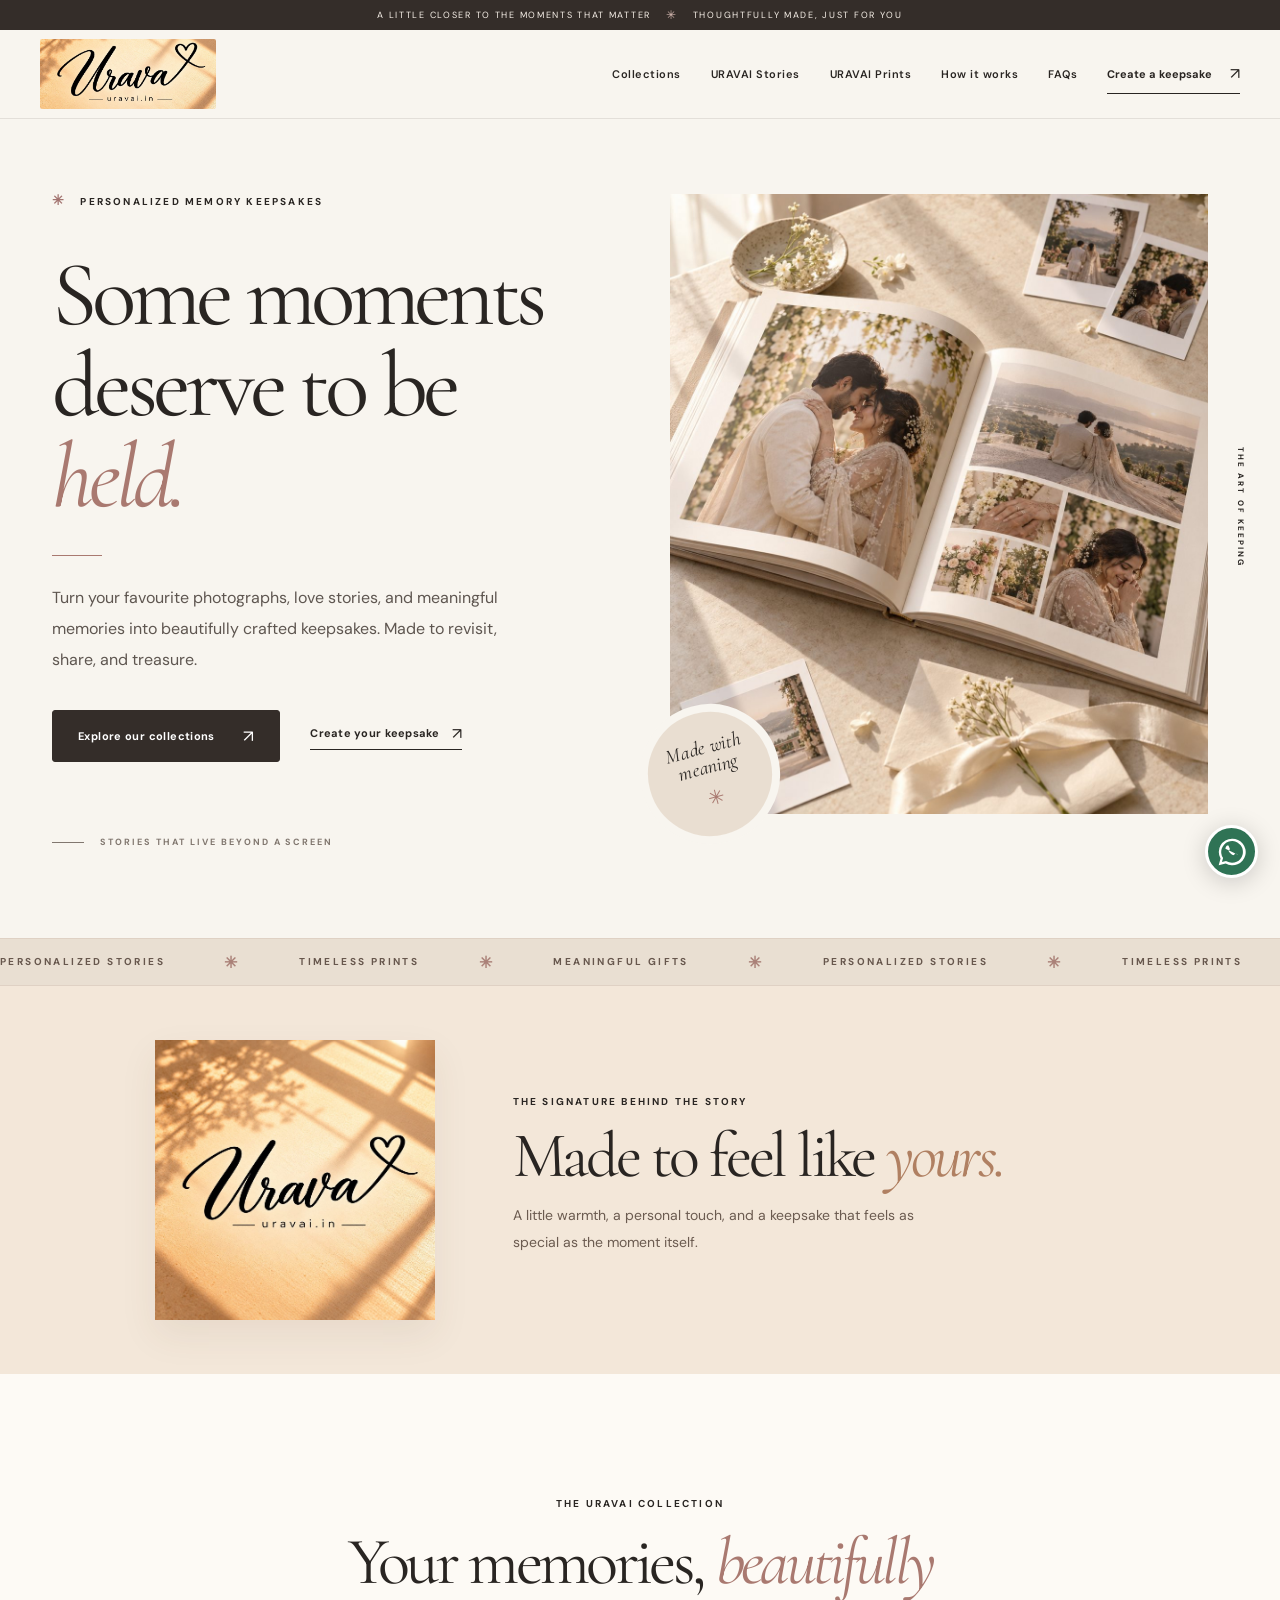
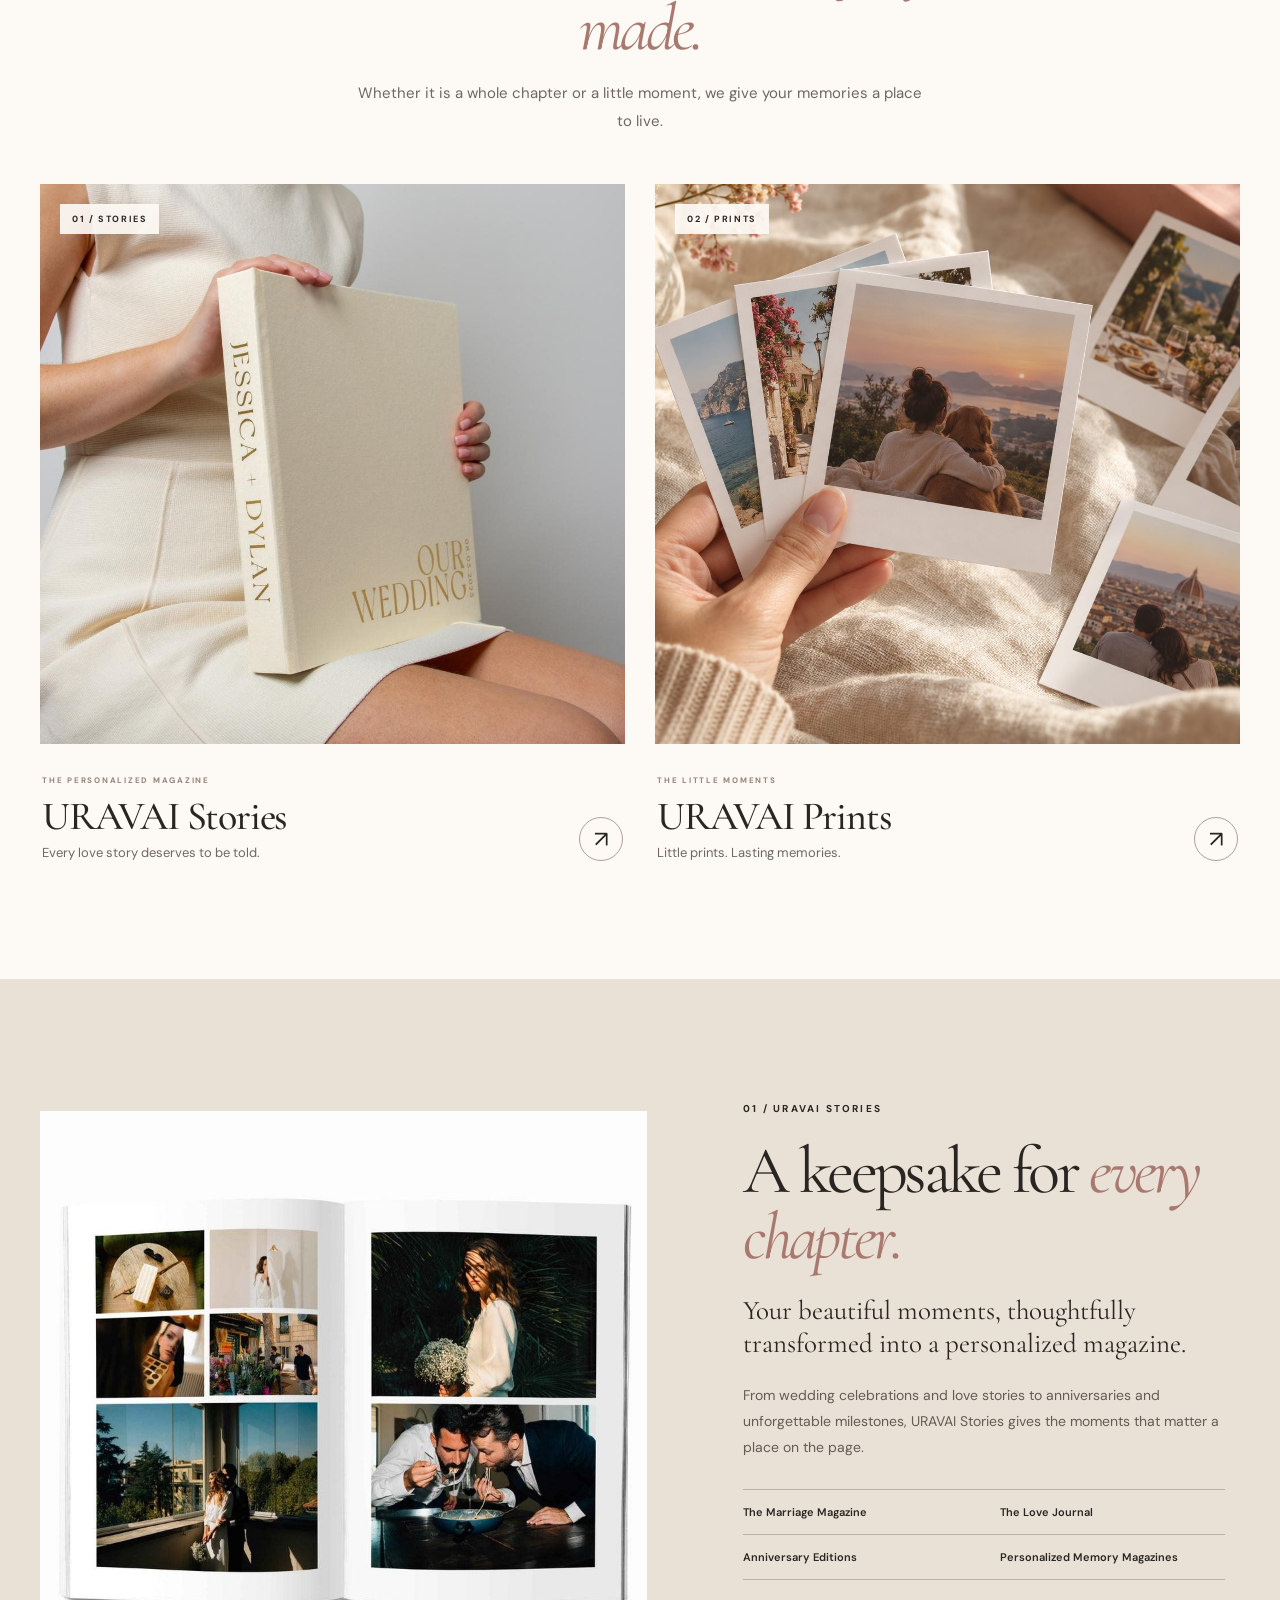
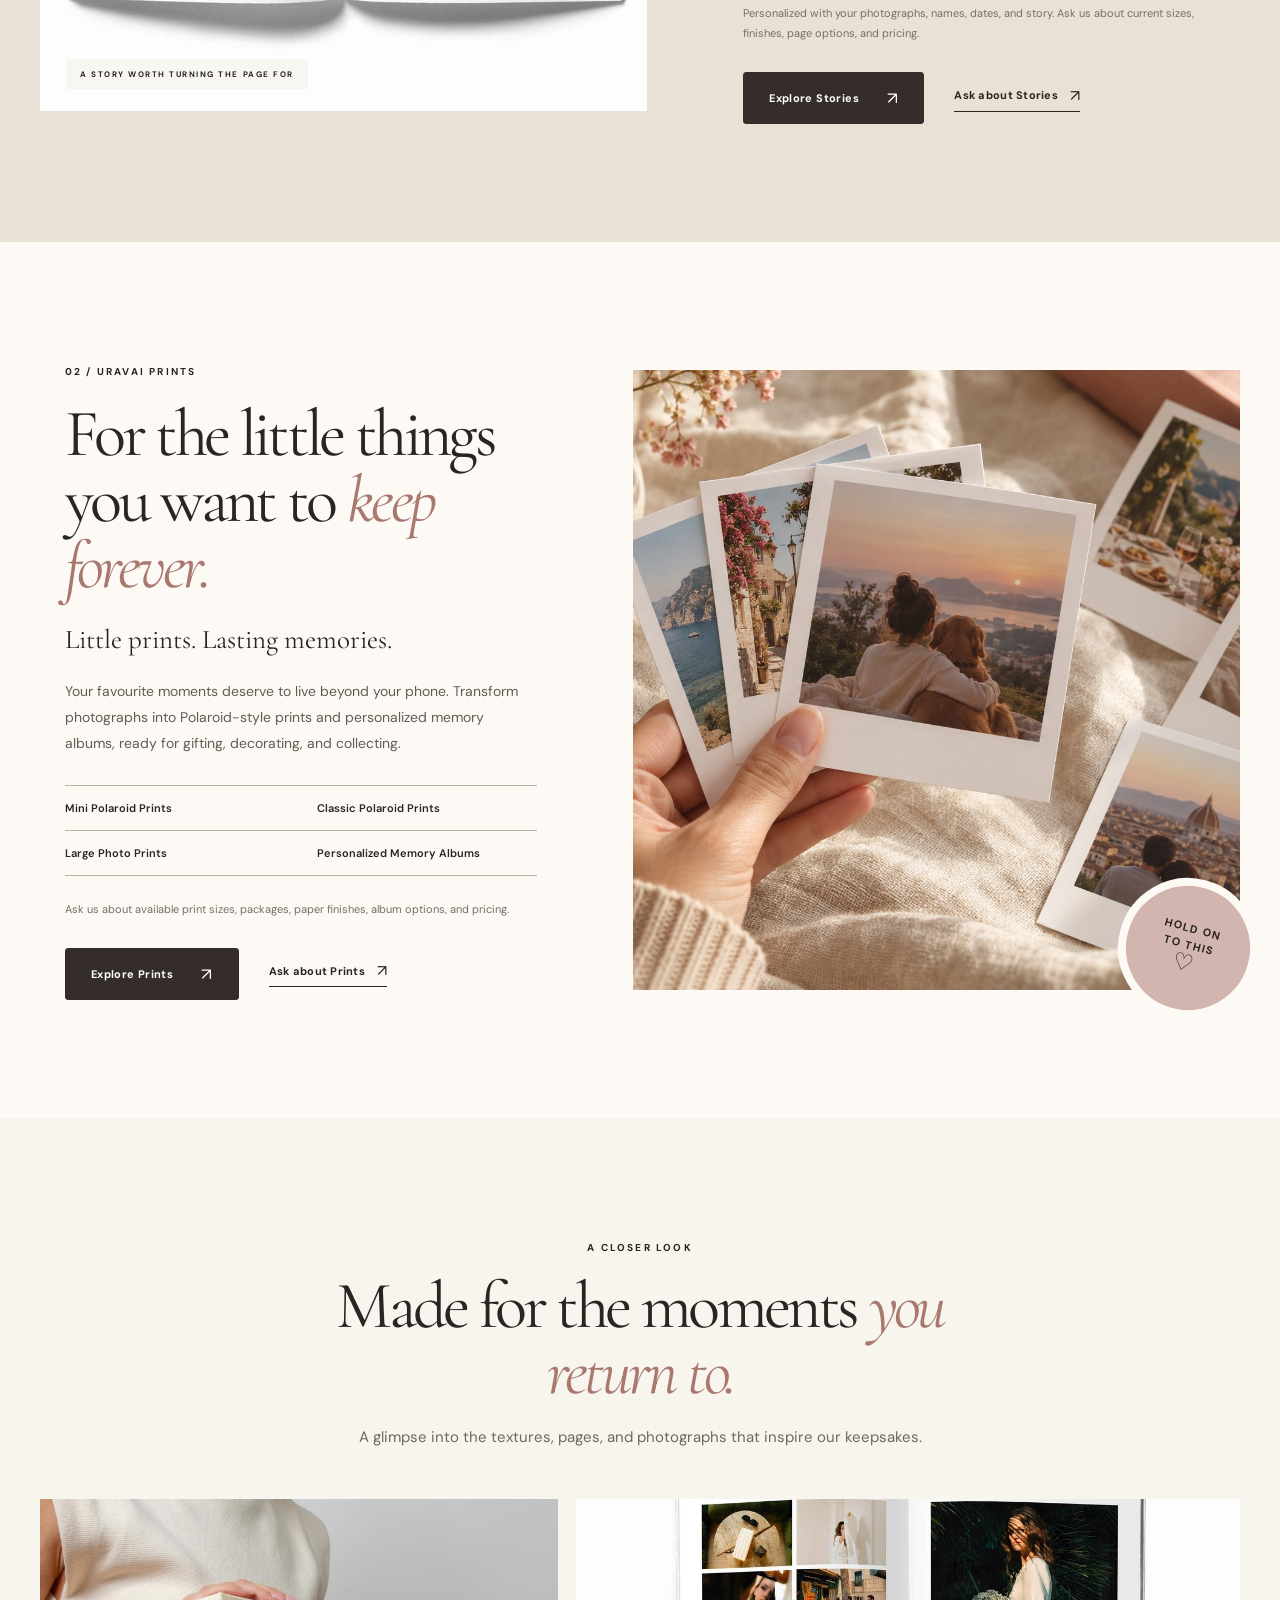
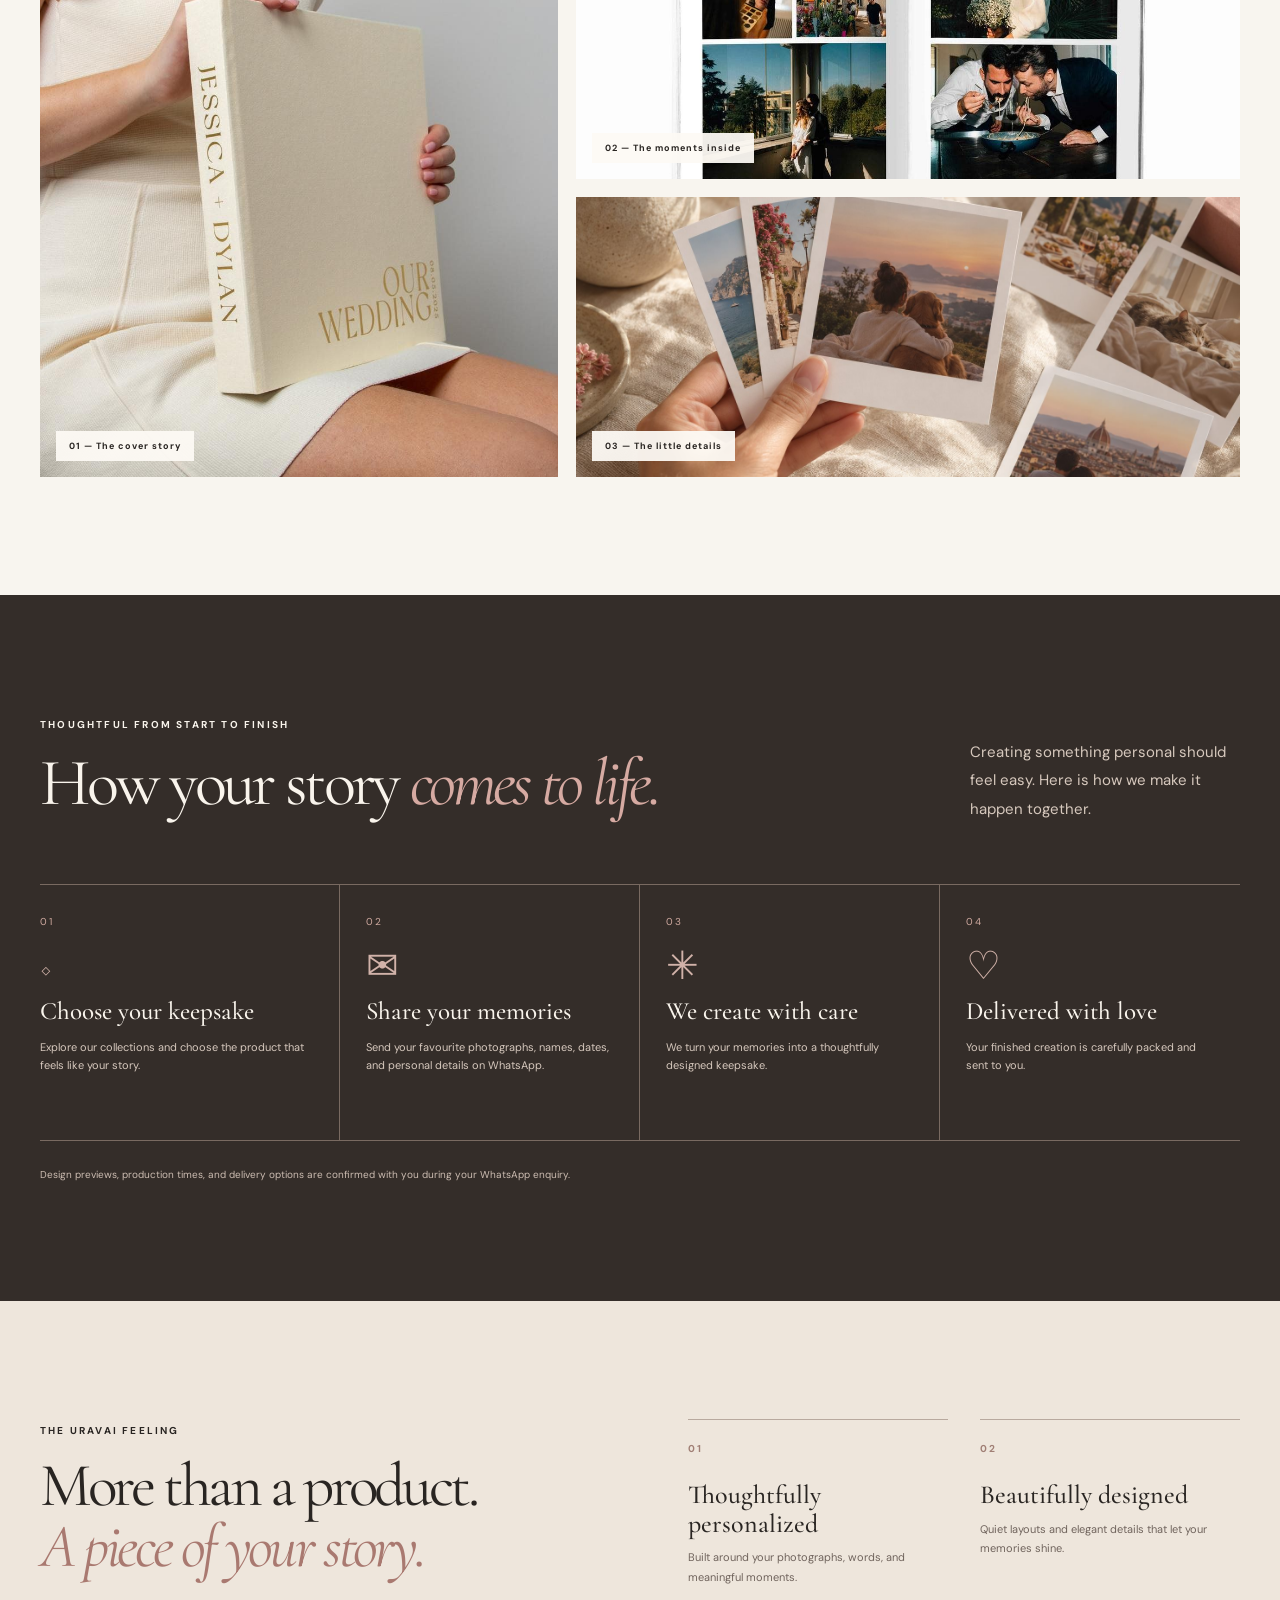
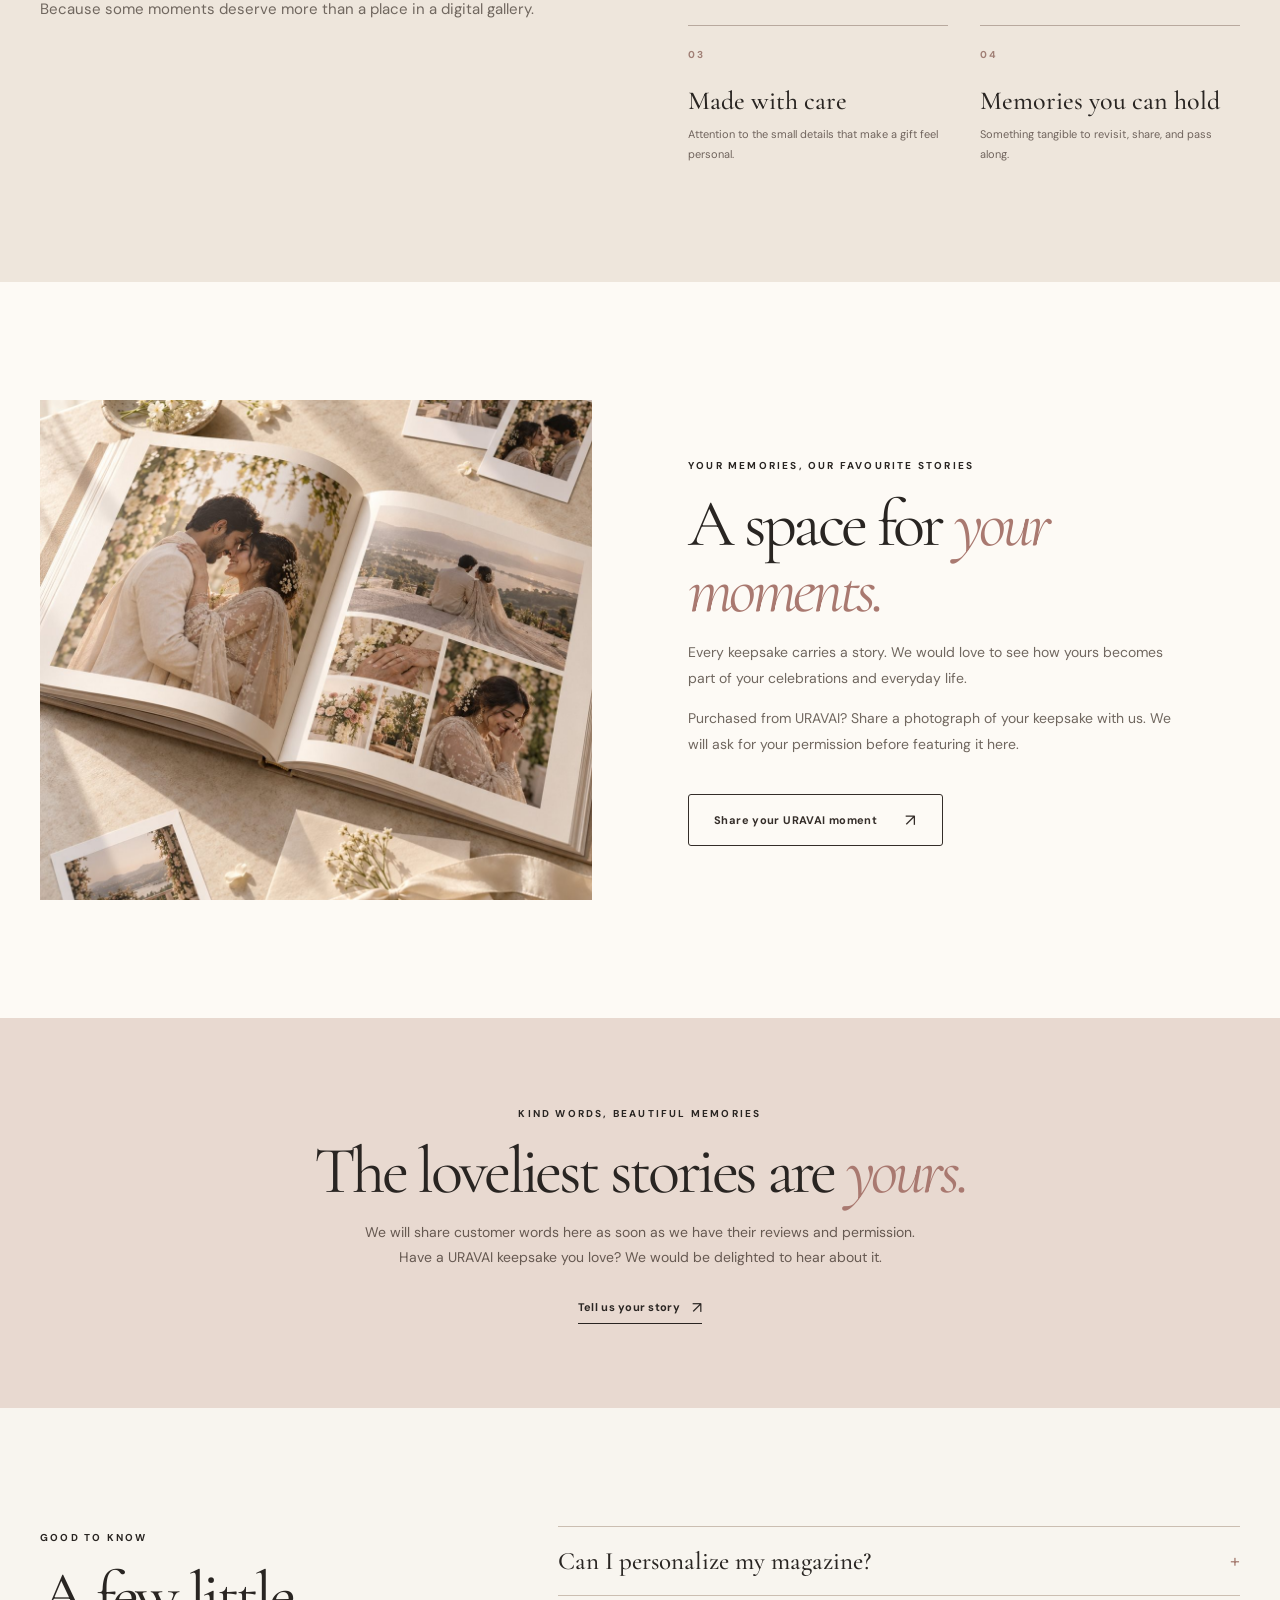
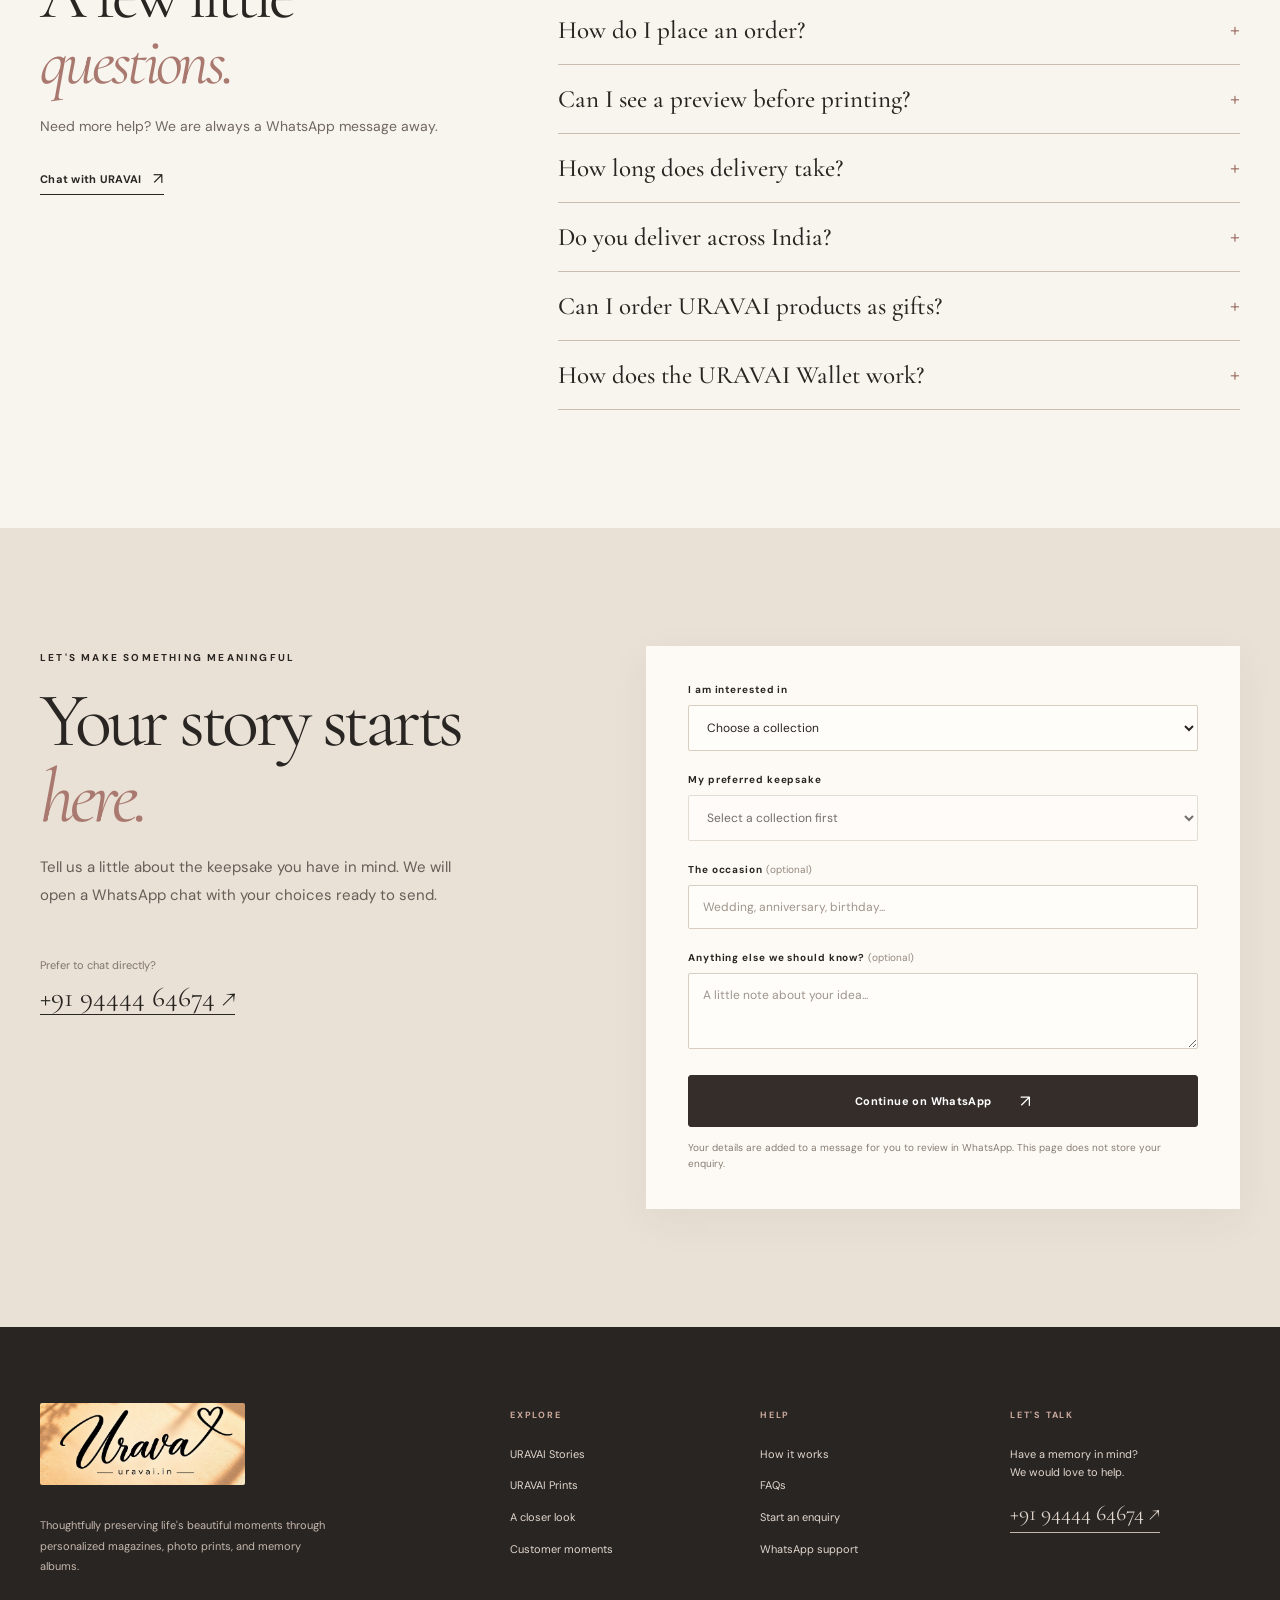
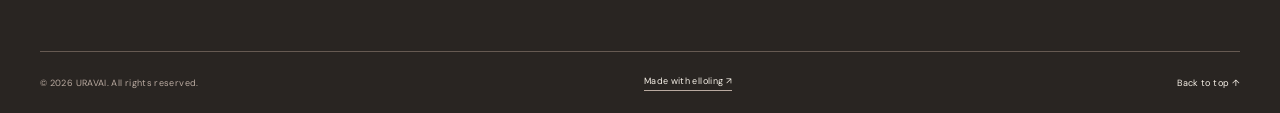
==== commit 2ff546b2: "Improve search metadata and image performance" ====
--- a/index.html
+++ b/index.html
@@ -1,16 +1,29 @@
 <!doctype html>
-<html lang="en">
+<html lang="en-IN">
 <head>
   <meta charset="utf-8">
   <meta name="viewport" content="width=device-width, initial-scale=1">
   <meta name="theme-color" content="#f8f5ef">
-  <meta name="description" content="URAVAI turns your favourite photographs and stories into personalized memory magazines, photo prints, and keepsakes. Moments Made Tangible.">
+  <meta name="description" content="Create personalized photo magazines, Polaroid-style prints and memory albums with URAVAI. Turn your favourite moments into keepsakes you can hold.">
+  <meta name="robots" content="index, follow, max-image-preview:large">
+  <link rel="canonical" href="https://heyitsbright.github.io/uravai.in/">
+  <link rel="sitemap" type="application/xml" href="sitemap.xml">
   <meta property="og:type" content="website">
-  <meta property="og:title" content="URAVAI — Moments Made Tangible">
-  <meta property="og:description" content="Personalized magazines and photo prints for the moments you want to hold onto.">
-  <meta property="og:image" content="assets/hero-keepsakes.png">
-  <title>URAVAI — Moments Made Tangible</title>
+  <meta property="og:site_name" content="URAVAI">
+  <meta property="og:locale" content="en_IN">
+  <meta property="og:url" content="https://heyitsbright.github.io/uravai.in/">
+  <meta property="og:title" content="Personalized Photo Magazines &amp; Prints | URAVAI">
+  <meta property="og:description" content="Turn your favourite photographs and stories into beautifully crafted keepsakes. Moments Made Tangible.">
+  <meta property="og:image" content="https://heyitsbright.github.io/uravai.in/assets/hero-keepsakes.jpg">
+  <meta property="og:image:alt" content="A personalized photo magazine and prints arranged together">
+  <meta name="twitter:card" content="summary_large_image">
+  <meta name="twitter:title" content="Personalized Photo Magazines &amp; Prints | URAVAI">
+  <meta name="twitter:description" content="Personalized magazines, Polaroid-style prints and memory albums for the moments you want to hold.">
+  <meta name="twitter:image" content="https://heyitsbright.github.io/uravai.in/assets/hero-keepsakes.jpg">
+  <title>Personalized Photo Magazines &amp; Prints | URAVAI</title>
+  <script type="application/ld+json">{"@context":"https://schema.org","@graph":[{"@type":"Organization","@id":"https://heyitsbright.github.io/uravai.in/#organization","name":"URAVAI","url":"https://heyitsbright.github.io/uravai.in/","logo":"https://heyitsbright.github.io/uravai.in/assets/urava-original-logo.jpg","description":"Personalized memory magazines, photo prints and albums.","contactPoint":{"@type":"ContactPoint","telephone":"+91-94444-64674","contactType":"customer support"}},{"@type":"WebSite","@id":"https://heyitsbright.github.io/uravai.in/#website","url":"https://heyitsbright.github.io/uravai.in/","name":"URAVAI","inLanguage":"en-IN","publisher":{"@id":"https://heyitsbright.github.io/uravai.in/#organization"}},{"@type":"WebPage","@id":"https://heyitsbright.github.io/uravai.in/#webpage","url":"https://heyitsbright.github.io/uravai.in/","name":"Personalized Photo Magazines & Prints | URAVAI","isPartOf":{"@id":"https://heyitsbright.github.io/uravai.in/#website"},"about":{"@id":"https://heyitsbright.github.io/uravai.in/#organization"},"primaryImageOfPage":"https://heyitsbright.github.io/uravai.in/assets/hero-keepsakes.jpg"}]}</script>
   <link rel="icon" href="assets/favicon.svg" type="image/svg+xml">
+  <link rel="preload" as="image" href="assets/hero-keepsakes.jpg" fetchpriority="high">
   <link rel="preconnect" href="https://fonts.googleapis.com">
   <link rel="preconnect" href="https://fonts.gstatic.com" crossorigin>
   <link href="https://fonts.googleapis.com/css2?family=Allura&family=Cormorant+Garamond:ital,wght@0,400;0,500;0,600;1,400;1,500&family=DM+Sans:wght@400;500;600;700&display=swap" rel="stylesheet">
@@ -24,7 +37,7 @@
   <header class="site-header" id="top">
     <div class="header-inner container">
       <a class="brand" href="#top" aria-label="URAVAI home">
-        <img class="brand-logo-photo" src="assets/urava-original-logo.png" alt="" loading="eager"><span class="brand-script">Uravai<span class="brand-heart" aria-hidden="true">♡</span></span>
+        <img class="brand-logo-photo" src="assets/urava-original-logo.jpg" alt="" loading="eager"><span class="brand-script">Uravai<span class="brand-heart" aria-hidden="true">♡</span></span>
         <span class="brand-tagline">MOMENTS MADE TANGIBLE</span>
       </a>
       <nav class="desktop-nav" aria-label="Main navigation">
@@ -53,7 +66,7 @@
         <div class="hero-note"><span class="note-line"></span> STORIES THAT LIVE BEYOND A SCREEN</div>
       </div>
       <div class="hero-visual reveal">
-        <div class="hero-image-wrap"><img src="assets/hero-keepsakes.png" alt="Editorial arrangement of a memory magazine, photo prints and a handwritten note" fetchpriority="high"></div>
+        <div class="hero-image-wrap"><img src="assets/hero-keepsakes.jpg" alt="Editorial arrangement of a memory magazine, photo prints and a handwritten note" fetchpriority="high"></div>
         <div class="image-badge"><span>Made with meaning</span><b aria-hidden="true">✳</b></div>
         <span class="image-caption">THE ART OF KEEPING</span>
       </div>
@@ -61,18 +74,18 @@
 
     <div class="marquee" aria-label="Personalized magazines, timeless prints, meaningful gifts"><div class="marquee-inner" aria-hidden="true">PERSONALIZED STORIES <span>✳</span> TIMELESS PRINTS <span>✳</span> MEANINGFUL GIFTS <span>✳</span> PERSONALIZED STORIES <span>✳</span> TIMELESS PRINTS <span>✳</span> MEANINGFUL GIFTS <span>✳</span></div></div>
 
-    <section class="logo-feature" aria-labelledby="logo-feature-title"><div class="container logo-feature-inner"><div class="logo-art"><img src="assets/urava-original-logo.png" alt="The supplied Urava script logo on a sunlit warm background" loading="lazy"></div><div class="logo-feature-copy"><span class="eyebrow">THE SIGNATURE BEHIND THE STORY</span><h2 id="logo-feature-title">Made to feel like <em>yours.</em></h2><p>A little warmth, a personal touch, and a keepsake that feels as special as the moment itself.</p></div></div></section>
+    <section class="logo-feature" aria-labelledby="logo-feature-title"><div class="container logo-feature-inner"><div class="logo-art"><img src="assets/urava-original-logo.jpg" alt="The supplied Urava script logo on a sunlit warm background" loading="lazy"></div><div class="logo-feature-copy"><span class="eyebrow">THE SIGNATURE BEHIND THE STORY</span><h2 id="logo-feature-title">Made to feel like <em>yours.</em></h2><p>A little warmth, a personal touch, and a keepsake that feels as special as the moment itself.</p></div></div></section>
 
     <section class="section collections-section" id="collections" aria-labelledby="collections-title">
       <div class="container">
         <div class="section-heading centered reveal"><span class="eyebrow">THE URAVAI COLLECTION</span><h2 id="collections-title">Your memories, <em>beautifully made.</em></h2><p>Whether it is a whole chapter or a little moment, we give your memories a place to live.</p></div>
         <div class="collection-grid">
           <article class="collection-card reveal">
-            <a class="collection-image" href="stories.html" aria-label="Explore URAVAI Stories"><img src="assets/reference-magazine-cover.png" alt="Personalized cream wedding photo magazine held in someone's hands" loading="lazy"><span class="image-number">01 / STORIES</span></a>
+            <a class="collection-image" href="stories.html" aria-label="Explore URAVAI Stories"><img src="assets/reference-magazine-cover.jpg" alt="Personalized cream wedding photo magazine held in someone's hands" loading="lazy"><span class="image-number">01 / STORIES</span></a>
             <div class="collection-meta"><div><span class="mini-label">THE PERSONALIZED MAGAZINE</span><h3>URAVAI Stories</h3><p>Every love story deserves to be told.</p></div><a class="circle-arrow" href="stories.html" aria-label="Explore URAVAI Stories">↗</a></div>
           </article>
           <article class="collection-card reveal">
-            <a class="collection-image" href="prints.html" aria-label="Explore URAVAI Prints"><img src="assets/prints-editorial.png" alt="White-bordered photo prints held over ivory fabric" loading="lazy"><span class="image-number">02 / PRINTS</span></a>
+            <a class="collection-image" href="prints.html" aria-label="Explore URAVAI Prints"><img src="assets/prints-editorial.jpg" alt="White-bordered photo prints held over ivory fabric" loading="lazy"><span class="image-number">02 / PRINTS</span></a>
             <div class="collection-meta"><div><span class="mini-label">THE LITTLE MOMENTS</span><h3>URAVAI Prints</h3><p>Little prints. Lasting memories.</p></div><a class="circle-arrow" href="prints.html" aria-label="Explore URAVAI Prints">↗</a></div>
           </article>
         </div>
@@ -81,7 +94,7 @@
 
     <section class="story-band section" id="stories" aria-labelledby="stories-title">
       <div class="container story-layout">
-        <div class="story-visual reveal"><img src="assets/reference-open-magazine.png" alt="Open photo magazine with a clean editorial photo layout" loading="lazy"><span class="photo-caption">A STORY WORTH TURNING THE PAGE FOR</span></div>
+        <div class="story-visual reveal"><img src="assets/reference-open-magazine.jpg" alt="Open photo magazine with a clean editorial photo layout" loading="lazy"><span class="photo-caption">A STORY WORTH TURNING THE PAGE FOR</span></div>
         <div class="story-copy reveal"><span class="eyebrow">01 / URAVAI STORIES</span><h2 id="stories-title">A keepsake for <em>every chapter.</em></h2><p class="lead">Your beautiful moments, thoughtfully transformed into a personalized magazine.</p><p>From wedding celebrations and love stories to anniversaries and unforgettable milestones, URAVAI Stories gives the moments that matter a place on the page.</p><div class="product-list"><span>The Marriage Magazine</span><span>The Love Journal</span><span>Anniversary Editions</span><span>Personalized Memory Magazines</span></div><p class="soft-note">Personalized with your photographs, names, dates, and story. Ask us about current sizes, finishes, page options, and pricing.</p><div class="inline-actions"><a class="button button-dark" href="stories.html">Explore Stories <span aria-hidden="true">↗</span></a><a class="text-link" data-whatsapp="stories" href="#contact">Ask about Stories <span aria-hidden="true">↗</span></a></div></div>
       </div>
     </section>
@@ -89,17 +102,17 @@
     <section class="prints-section section" id="prints" aria-labelledby="prints-title">
       <div class="container prints-layout">
         <div class="prints-copy reveal"><span class="eyebrow">02 / URAVAI PRINTS</span><h2 id="prints-title">For the little things you want to <em>keep forever.</em></h2><p class="lead">Little prints. Lasting memories.</p><p>Your favourite moments deserve to live beyond your phone. Transform photographs into Polaroid-style prints and personalized memory albums, ready for gifting, decorating, and collecting.</p><div class="product-list"><span>Mini Polaroid Prints</span><span>Classic Polaroid Prints</span><span>Large Photo Prints</span><span>Personalized Memory Albums</span></div><p class="soft-note">Ask us about available print sizes, packages, paper finishes, album options, and pricing.</p><div class="inline-actions"><a class="button button-dark" href="prints.html">Explore Prints <span aria-hidden="true">↗</span></a><a class="text-link" data-whatsapp="prints" href="#contact">Ask about Prints <span aria-hidden="true">↗</span></a></div></div>
-        <div class="prints-visual reveal"><img src="assets/prints-editorial.png" alt="A hand holding Polaroid-style photo prints" loading="lazy"><span class="visual-stamp">HOLD ON<br>TO THIS<br><b>♡</b></span></div>
+        <div class="prints-visual reveal"><img src="assets/prints-editorial.jpg" alt="A hand holding Polaroid-style photo prints" loading="lazy"><span class="visual-stamp">HOLD ON<br>TO THIS<br><b>♡</b></span></div>
       </div>
     </section>
 
-    <section class="editorial-section section" id="journal" aria-labelledby="journal-title"><div class="container"><div class="section-heading centered reveal"><span class="eyebrow">A CLOSER LOOK</span><h2 id="journal-title">Made for the moments <em>you return to.</em></h2><p>A glimpse into the textures, pages, and photographs that inspire our keepsakes.</p></div><div class="editorial-grid"><figure class="editorial-tile tall reveal"><img src="assets/reference-magazine-cover.png" alt="Cream wedding memory magazine" loading="lazy"><figcaption>01 — The cover story</figcaption></figure><figure class="editorial-tile wide reveal"><img src="assets/reference-open-magazine.png" alt="Open personalized photo magazine" loading="lazy"><figcaption>02 — The moments inside</figcaption></figure><figure class="editorial-tile small reveal"><img src="assets/prints-editorial.png" alt="A fan of printed photographs" loading="lazy"><figcaption>03 — The little details</figcaption></figure></div></div></section>
+    <section class="editorial-section section" id="journal" aria-labelledby="journal-title"><div class="container"><div class="section-heading centered reveal"><span class="eyebrow">A CLOSER LOOK</span><h2 id="journal-title">Made for the moments <em>you return to.</em></h2><p>A glimpse into the textures, pages, and photographs that inspire our keepsakes.</p></div><div class="editorial-grid"><figure class="editorial-tile tall reveal"><img src="assets/reference-magazine-cover.jpg" alt="Cream wedding memory magazine" loading="lazy"><figcaption>01 — The cover story</figcaption></figure><figure class="editorial-tile wide reveal"><img src="assets/reference-open-magazine.jpg" alt="Open personalized photo magazine" loading="lazy"><figcaption>02 — The moments inside</figcaption></figure><figure class="editorial-tile small reveal"><img src="assets/prints-editorial.jpg" alt="A fan of printed photographs" loading="lazy"><figcaption>03 — The little details</figcaption></figure></div></div></section>
 
     <section class="process-section section" id="process" aria-labelledby="process-title"><div class="container"><div class="process-head reveal"><div><span class="eyebrow">THOUGHTFUL FROM START TO FINISH</span><h2 id="process-title">How your story <em>comes to life.</em></h2></div><p>Creating something personal should feel easy. Here is how we make it happen together.</p></div><div class="steps"><article class="step reveal"><span class="step-number">01</span><div class="step-icon" aria-hidden="true">◇</div><h3>Choose your keepsake</h3><p>Explore our collections and choose the product that feels like your story.</p></article><article class="step reveal"><span class="step-number">02</span><div class="step-icon" aria-hidden="true">✉</div><h3>Share your memories</h3><p>Send your favourite photographs, names, dates, and personal details on WhatsApp.</p></article><article class="step reveal"><span class="step-number">03</span><div class="step-icon" aria-hidden="true">✳</div><h3>We create with care</h3><p>We turn your memories into a thoughtfully designed keepsake.</p></article><article class="step reveal"><span class="step-number">04</span><div class="step-icon" aria-hidden="true">♡</div><h3>Delivered with love</h3><p>Your finished creation is carefully packed and sent to you.</p></article></div><p class="process-note">Design previews, production times, and delivery options are confirmed with you during your WhatsApp enquiry.</p></div></section>
 
     <section class="values-section section" aria-labelledby="values-title"><div class="container values-layout"><div class="values-intro reveal"><span class="eyebrow">THE URAVAI FEELING</span><h2 id="values-title">More than a product.<br><em>A piece of your story.</em></h2><p>Because some moments deserve more than a place in a digital gallery.</p></div><div class="values-grid"><article class="value reveal"><span>01</span><h3>Thoughtfully personalized</h3><p>Built around your photographs, words, and meaningful moments.</p></article><article class="value reveal"><span>02</span><h3>Beautifully designed</h3><p>Quiet layouts and elegant details that let your memories shine.</p></article><article class="value reveal"><span>03</span><h3>Made with care</h3><p>Attention to the small details that make a gift feel personal.</p></article><article class="value reveal"><span>04</span><h3>Memories you can hold</h3><p>Something tangible to revisit, share, and pass along.</p></article></div></div></section>
 
-    <section class="memories-section section" id="memories" aria-labelledby="memories-title"><div class="container memories-layout"><div class="memories-photo reveal"><img src="assets/hero-keepsakes.png" alt="Memory magazine and photo prints styled together" loading="lazy"></div><div class="memories-copy reveal"><span class="eyebrow">YOUR MEMORIES, OUR FAVOURITE STORIES</span><h2 id="memories-title">A space for <em>your moments.</em></h2><p>Every keepsake carries a story. We would love to see how yours becomes part of your celebrations and everyday life.</p><p>Purchased from URAVAI? Share a photograph of your keepsake with us. We will ask for your permission before featuring it here.</p><a class="button button-outline" data-whatsapp="share" href="#contact">Share your URAVAI moment <span aria-hidden="true">↗</span></a></div></div></section>
+    <section class="memories-section section" id="memories" aria-labelledby="memories-title"><div class="container memories-layout"><div class="memories-photo reveal"><img src="assets/hero-keepsakes.jpg" alt="Memory magazine and photo prints styled together" loading="lazy"></div><div class="memories-copy reveal"><span class="eyebrow">YOUR MEMORIES, OUR FAVOURITE STORIES</span><h2 id="memories-title">A space for <em>your moments.</em></h2><p>Every keepsake carries a story. We would love to see how yours becomes part of your celebrations and everyday life.</p><p>Purchased from URAVAI? Share a photograph of your keepsake with us. We will ask for your permission before featuring it here.</p><a class="button button-outline" data-whatsapp="share" href="#contact">Share your URAVAI moment <span aria-hidden="true">↗</span></a></div></div></section>
 
     <section class="reviews-section" aria-labelledby="reviews-title"><div class="container reviews-inner reveal"><span class="eyebrow">KIND WORDS, BEAUTIFUL MEMORIES</span><h2 id="reviews-title">The loveliest stories are <em>yours.</em></h2><p>We will share customer words here as soon as we have their reviews and permission. Have a URAVAI keepsake you love? We would be delighted to hear about it.</p><a class="text-link" data-whatsapp="review" href="#contact">Tell us your story <span aria-hidden="true">↗</span></a></div></section>
 
@@ -108,7 +121,7 @@
     <section class="create-section section" id="create" aria-labelledby="create-title"><div class="container create-layout"><div class="create-intro reveal"><span class="eyebrow">LET'S MAKE SOMETHING MEANINGFUL</span><h2 id="create-title">Your story starts <em>here.</em></h2><p>Tell us a little about the keepsake you have in mind. We will open a WhatsApp chat with your choices ready to send.</p><div class="contact-line"><span>Prefer to chat directly?</span><a href="https://wa.me/919444464674" target="_blank" rel="noopener noreferrer">+91 94444 64674 ↗</a></div></div><form class="enquiry-form reveal" id="enquiry-form"><div class="form-field"><label for="collection">I am interested in</label><select id="collection" name="collection" required><option value="">Choose a collection</option><option value="Stories">URAVAI Stories</option><option value="Prints">URAVAI Prints</option></select></div><div class="form-field"><label for="product">My preferred keepsake</label><select id="product" name="product" required disabled><option value="">Select a collection first</option></select></div><div class="form-field"><label for="occasion">The occasion <span>(optional)</span></label><input id="occasion" name="occasion" type="text" maxlength="80" placeholder="Wedding, anniversary, birthday..."></div><div class="form-field"><label for="message">Anything else we should know? <span>(optional)</span></label><textarea id="message" name="message" rows="3" maxlength="400" placeholder="A little note about your idea..."></textarea></div><button class="button button-dark form-submit" type="submit">Continue on WhatsApp <span aria-hidden="true">↗</span></button><p class="form-note">Your details are added to a message for you to review in WhatsApp. This page does not store your enquiry.</p></form></div></section>
   </main>
 
-  <footer class="site-footer" id="contact"><div class="container footer-top"><div class="footer-brand"><a class="brand" href="#top" aria-label="URAVAI home"><img class="brand-logo-photo" src="assets/urava-original-logo.png" alt="" loading="eager"><span class="brand-script">Uravai<span class="brand-heart" aria-hidden="true">♡</span></span><span class="brand-tagline">MOMENTS MADE TANGIBLE</span></a><p>Thoughtfully preserving life's beautiful moments through personalized magazines, photo prints, and memory albums.</p></div><div class="footer-col"><h3>Explore</h3><a href="stories.html">URAVAI Stories</a><a href="prints.html">URAVAI Prints</a><a href="#journal">A closer look</a><a href="#memories">Customer moments</a></div><div class="footer-col"><h3>Help</h3><a href="#process">How it works</a><a href="#faq">FAQs</a><a href="#create">Start an enquiry</a><a data-whatsapp="general" href="https://wa.me/919444464674">WhatsApp support</a></div><div class="footer-col footer-contact"><h3>Let's talk</h3><p>Have a memory in mind?<br>We would love to help.</p><a class="footer-whatsapp" href="https://wa.me/919444464674" target="_blank" rel="noopener noreferrer">+91 94444 64674 ↗</a></div></div><div class="container footer-bottom"><span>© 2026 URAVAI. All rights reserved.</span><a class="maker-credit" href="https://elloling-india.github.io/Website/" target="_blank" rel="noopener noreferrer">Made with elloling ↗</a><a href="#top">Back to top ↑</a></div></footer>
+  <footer class="site-footer" id="contact"><div class="container footer-top"><div class="footer-brand"><a class="brand" href="#top" aria-label="URAVAI home"><img class="brand-logo-photo" src="assets/urava-original-logo.jpg" alt="" loading="eager"><span class="brand-script">Uravai<span class="brand-heart" aria-hidden="true">♡</span></span><span class="brand-tagline">MOMENTS MADE TANGIBLE</span></a><p>Thoughtfully preserving life's beautiful moments through personalized magazines, photo prints, and memory albums.</p></div><div class="footer-col"><h3>Explore</h3><a href="stories.html">URAVAI Stories</a><a href="prints.html">URAVAI Prints</a><a href="#journal">A closer look</a><a href="#memories">Customer moments</a></div><div class="footer-col"><h3>Help</h3><a href="#process">How it works</a><a href="#faq">FAQs</a><a href="#create">Start an enquiry</a><a data-whatsapp="general" href="https://wa.me/919444464674">WhatsApp support</a></div><div class="footer-col footer-contact"><h3>Let's talk</h3><p>Have a memory in mind?<br>We would love to help.</p><a class="footer-whatsapp" href="https://wa.me/919444464674" target="_blank" rel="noopener noreferrer">+91 94444 64674 ↗</a></div></div><div class="container footer-bottom"><span>© 2026 URAVAI. All rights reserved.</span><a class="maker-credit" href="https://elloling-india.github.io/Website/" target="_blank" rel="noopener noreferrer">Made with elloling ↗</a><a href="#top">Back to top ↑</a></div></footer>
 
   <a class="whatsapp-float" data-whatsapp="general" href="https://wa.me/919444464674" target="_blank" rel="noopener noreferrer" aria-label="Chat with URAVAI on WhatsApp"><svg viewBox="0 0 32 32" aria-hidden="true"><path fill="currentColor" d="M16 .8A15.1 15.1 0 0 0 2.9 23.4L.8 31.2l8-2.1A15.2 15.2 0 1 0 16 .8Zm0 27.5a12.3 12.3 0 0 1-6.3-1.7l-.5-.3-4.7 1.2 1.3-4.6-.3-.5A12.4 12.4 0 1 1 16 28.3Zm6.8-9.3c-.4-.2-2.2-1.1-2.6-1.2-.3-.1-.6-.2-.8.2-.3.4-1 1.2-1.2 1.4-.2.3-.4.3-.8.1-.4-.2-1.6-.6-3-1.9-1.1-1-1.9-2.2-2.1-2.6-.2-.4 0-.6.2-.8l.6-.7c.2-.2.3-.4.4-.6.1-.2.1-.5 0-.7l-1.2-2.9c-.3-.7-.6-.6-.8-.6h-.7c-.3 0-.7.1-1 .5s-1.3 1.3-1.3 3.1 1.4 3.5c.2.5 2.7 4.2 6.6 5.9.9.4 1.6.6 2.2.7.9.1 1.7.1 2.4-.2.7-.3 2.2-1 2.5-2 .3-1 .3-1.8.2-2-.1-.2-.3-.3-.7-.5Z"/></svg></a>
   <a class="mobile-sticky" href="#create">Create your keepsake <span aria-hidden="true">↗</span></a>
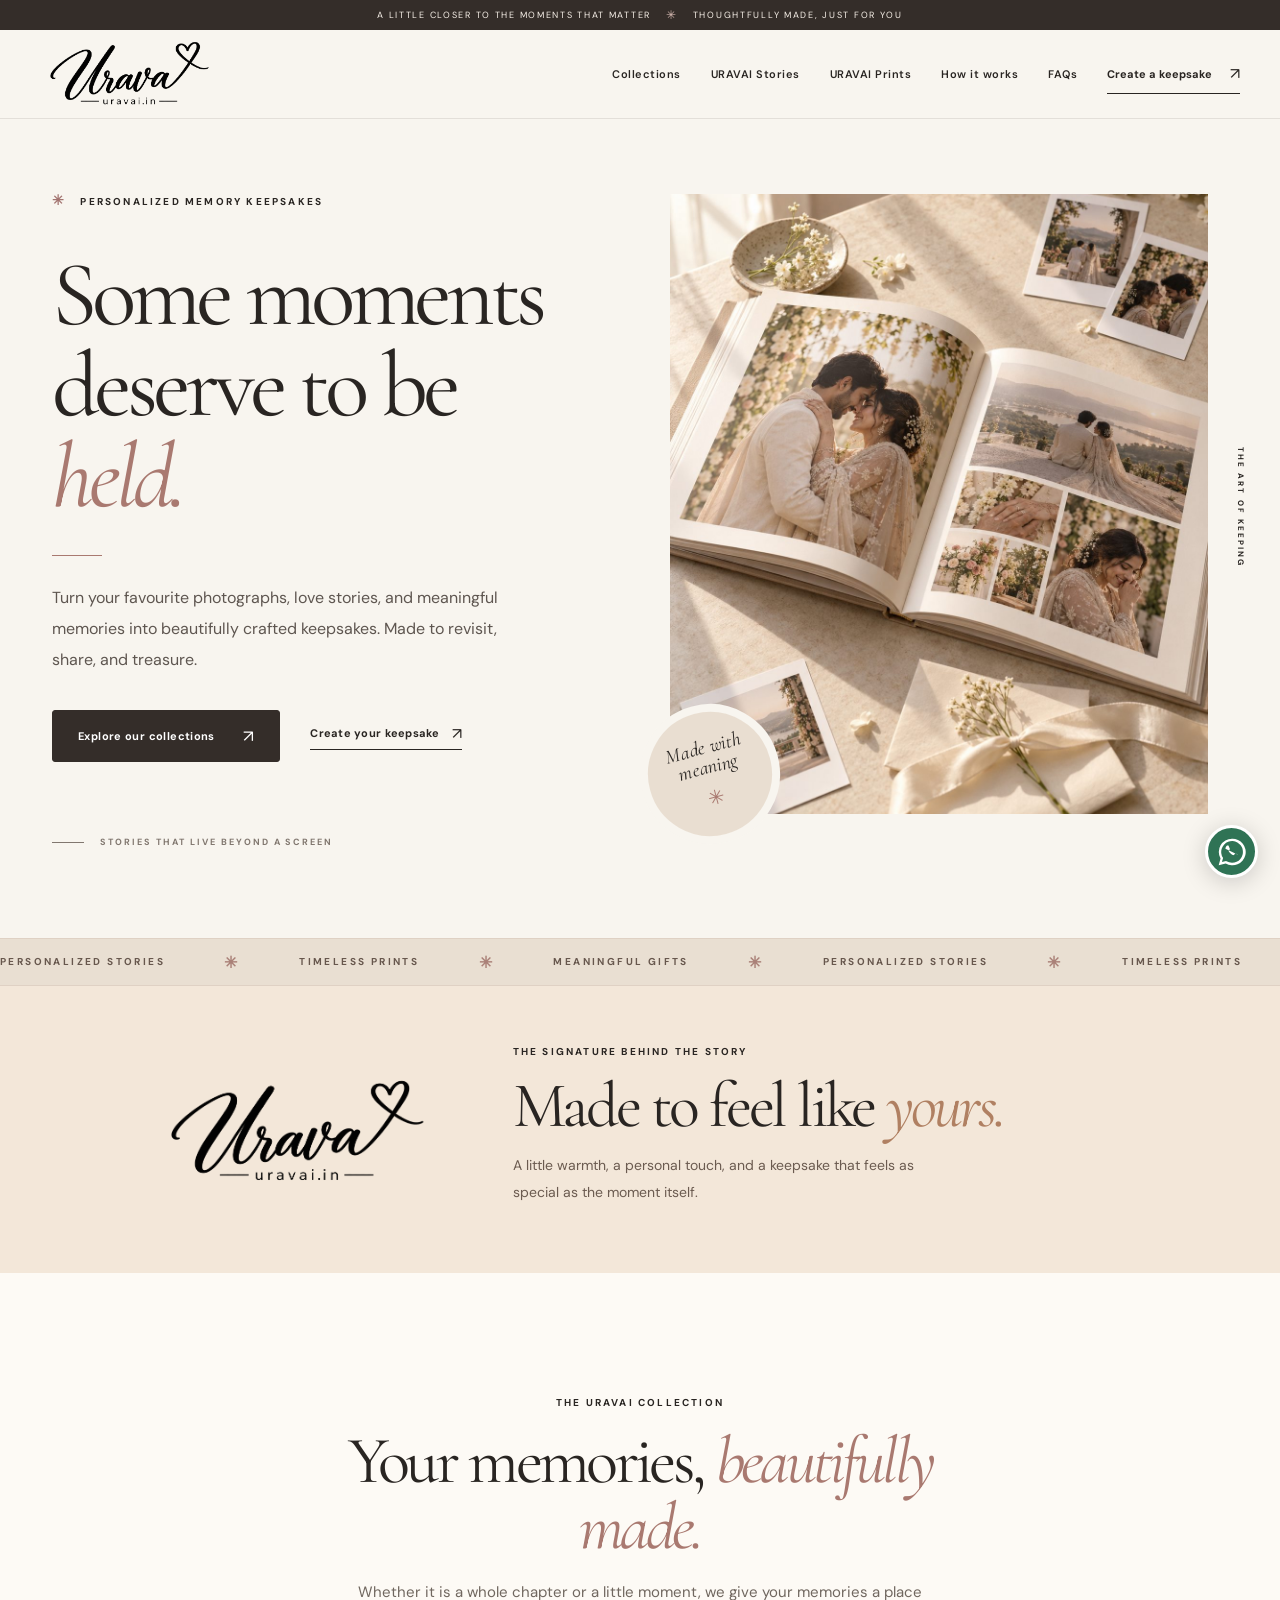
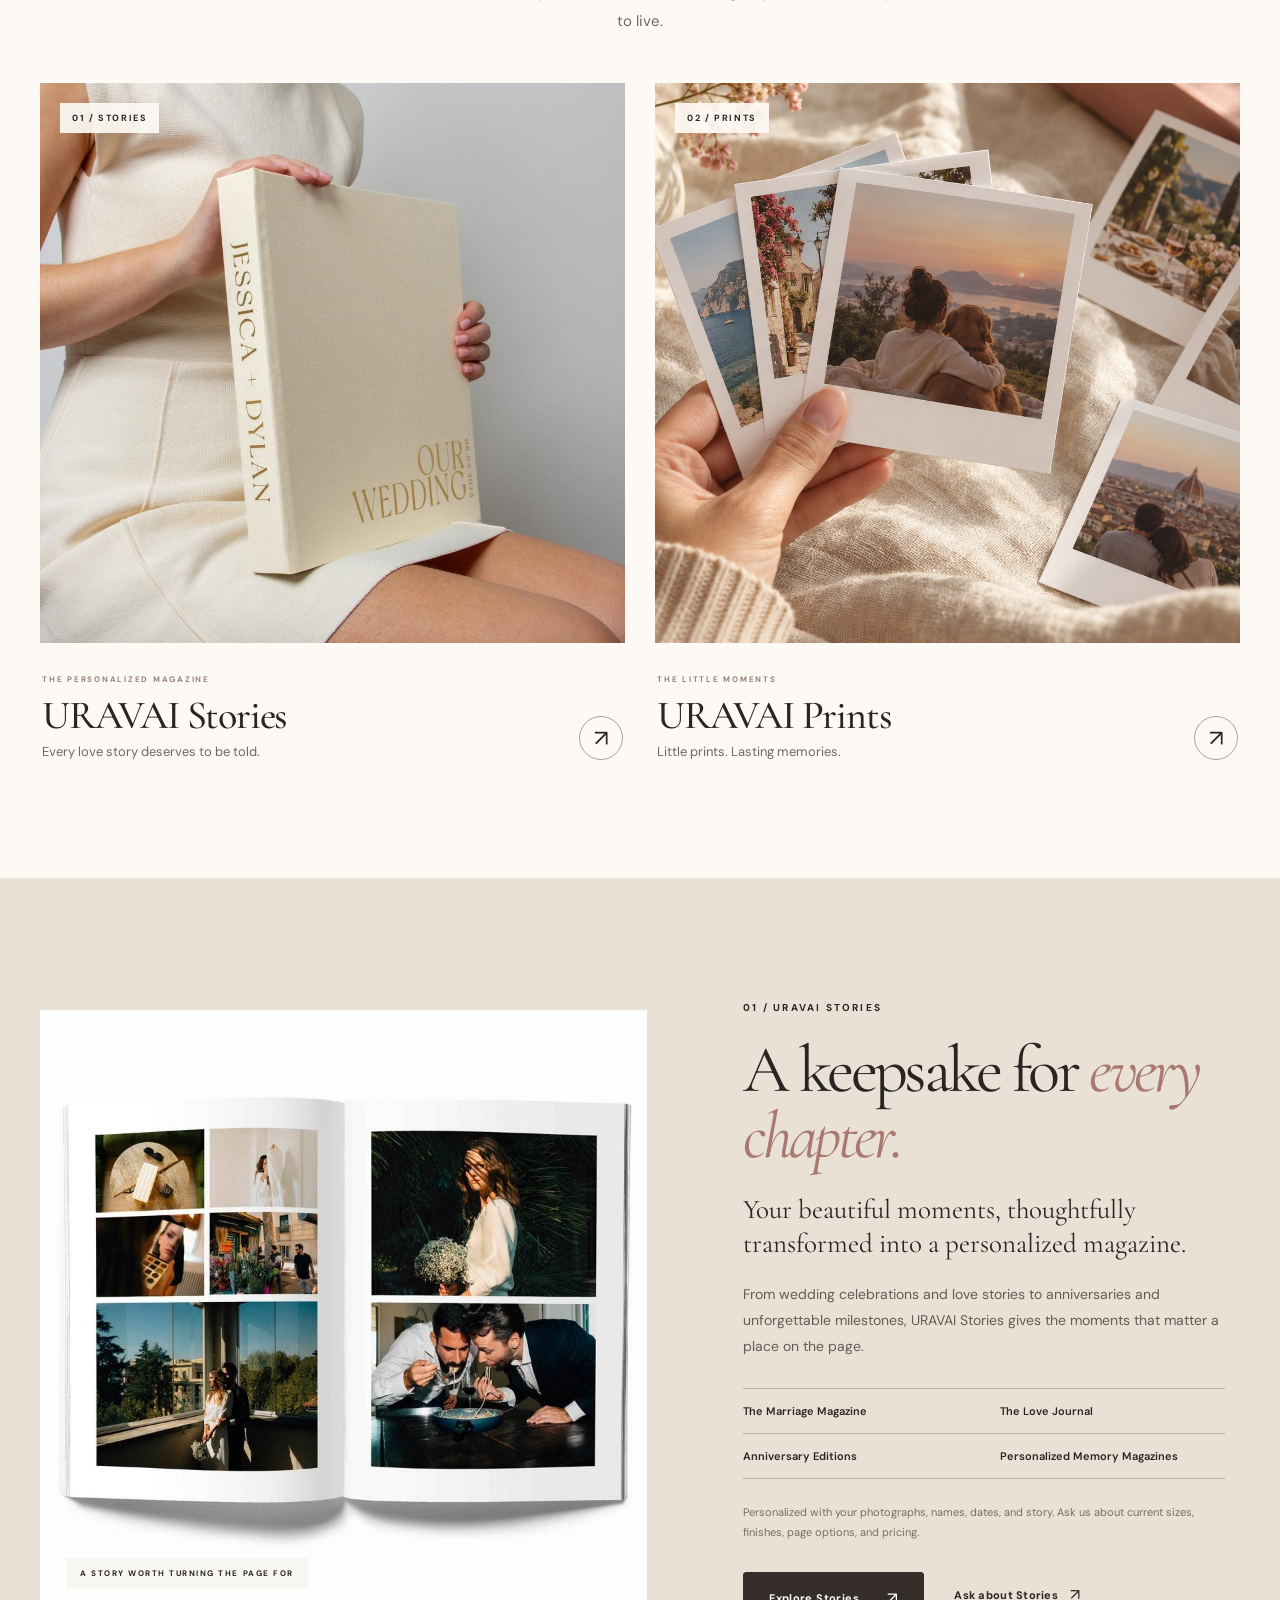
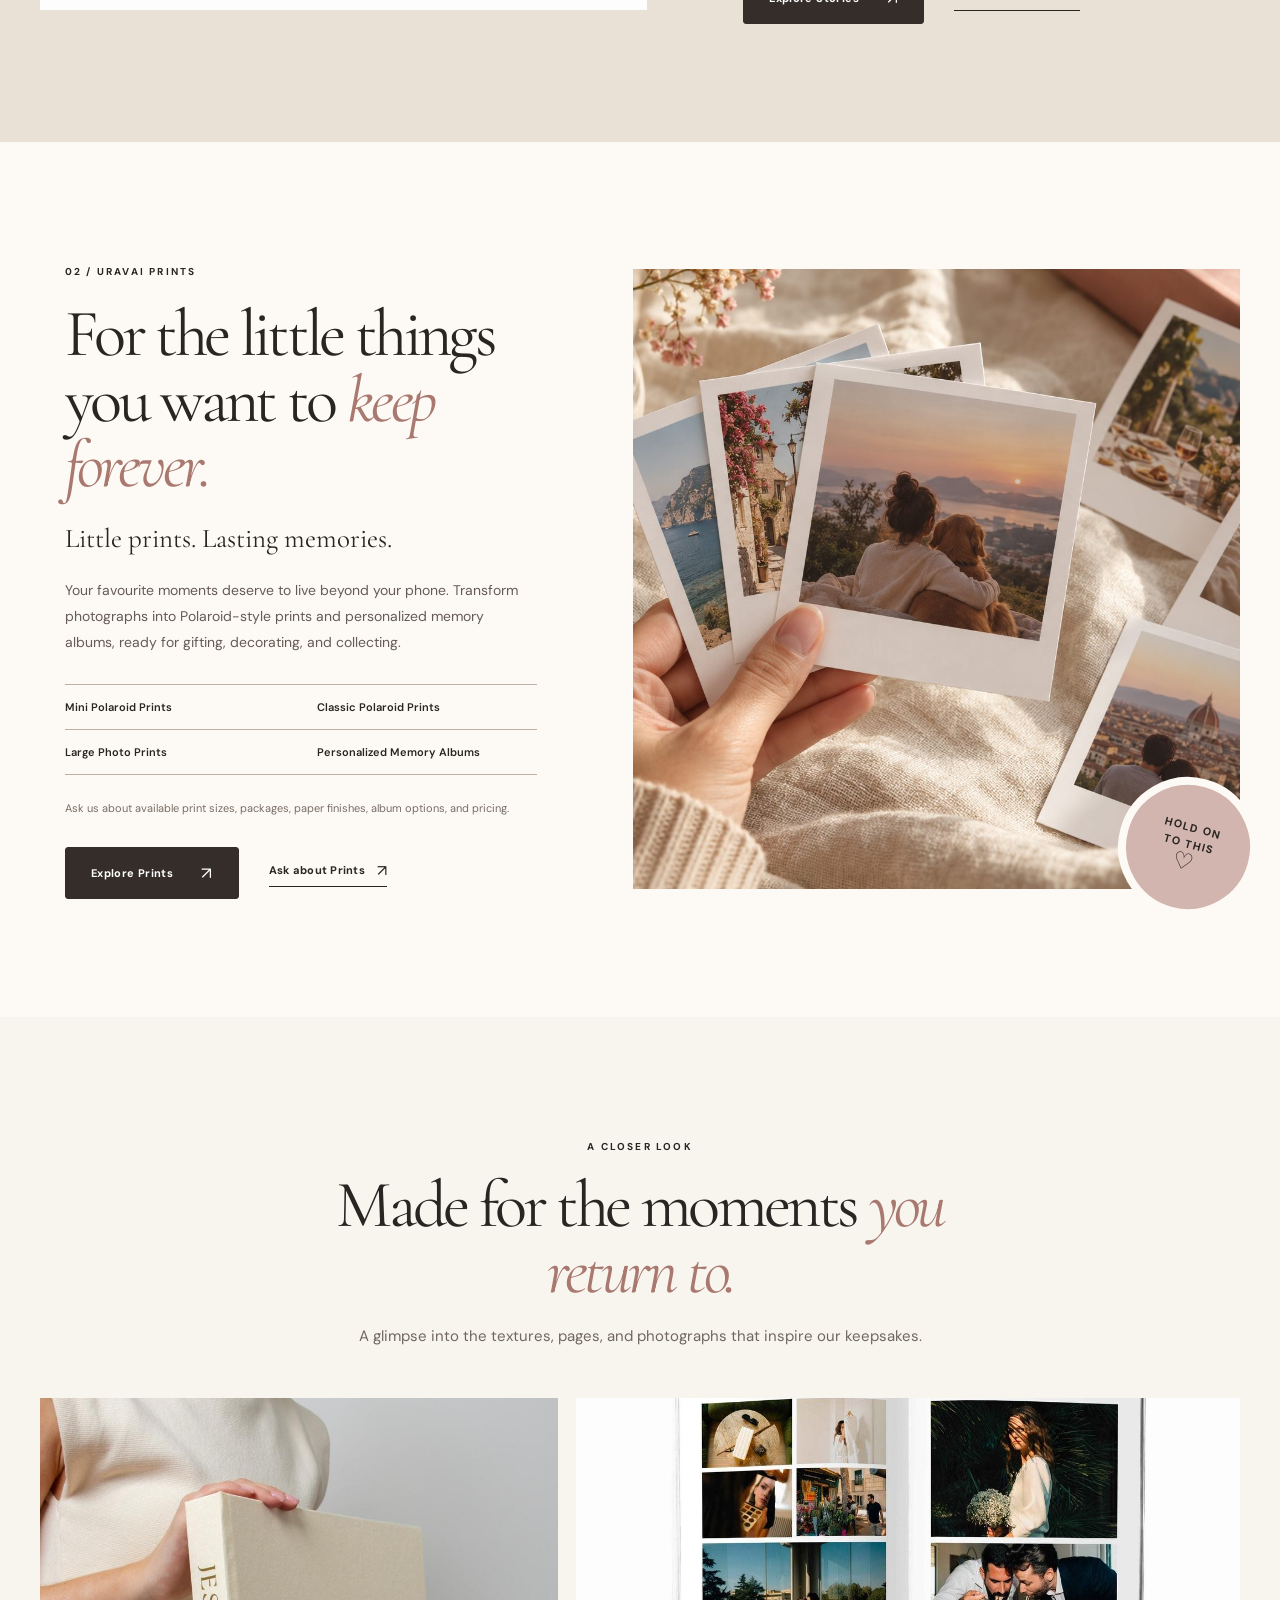
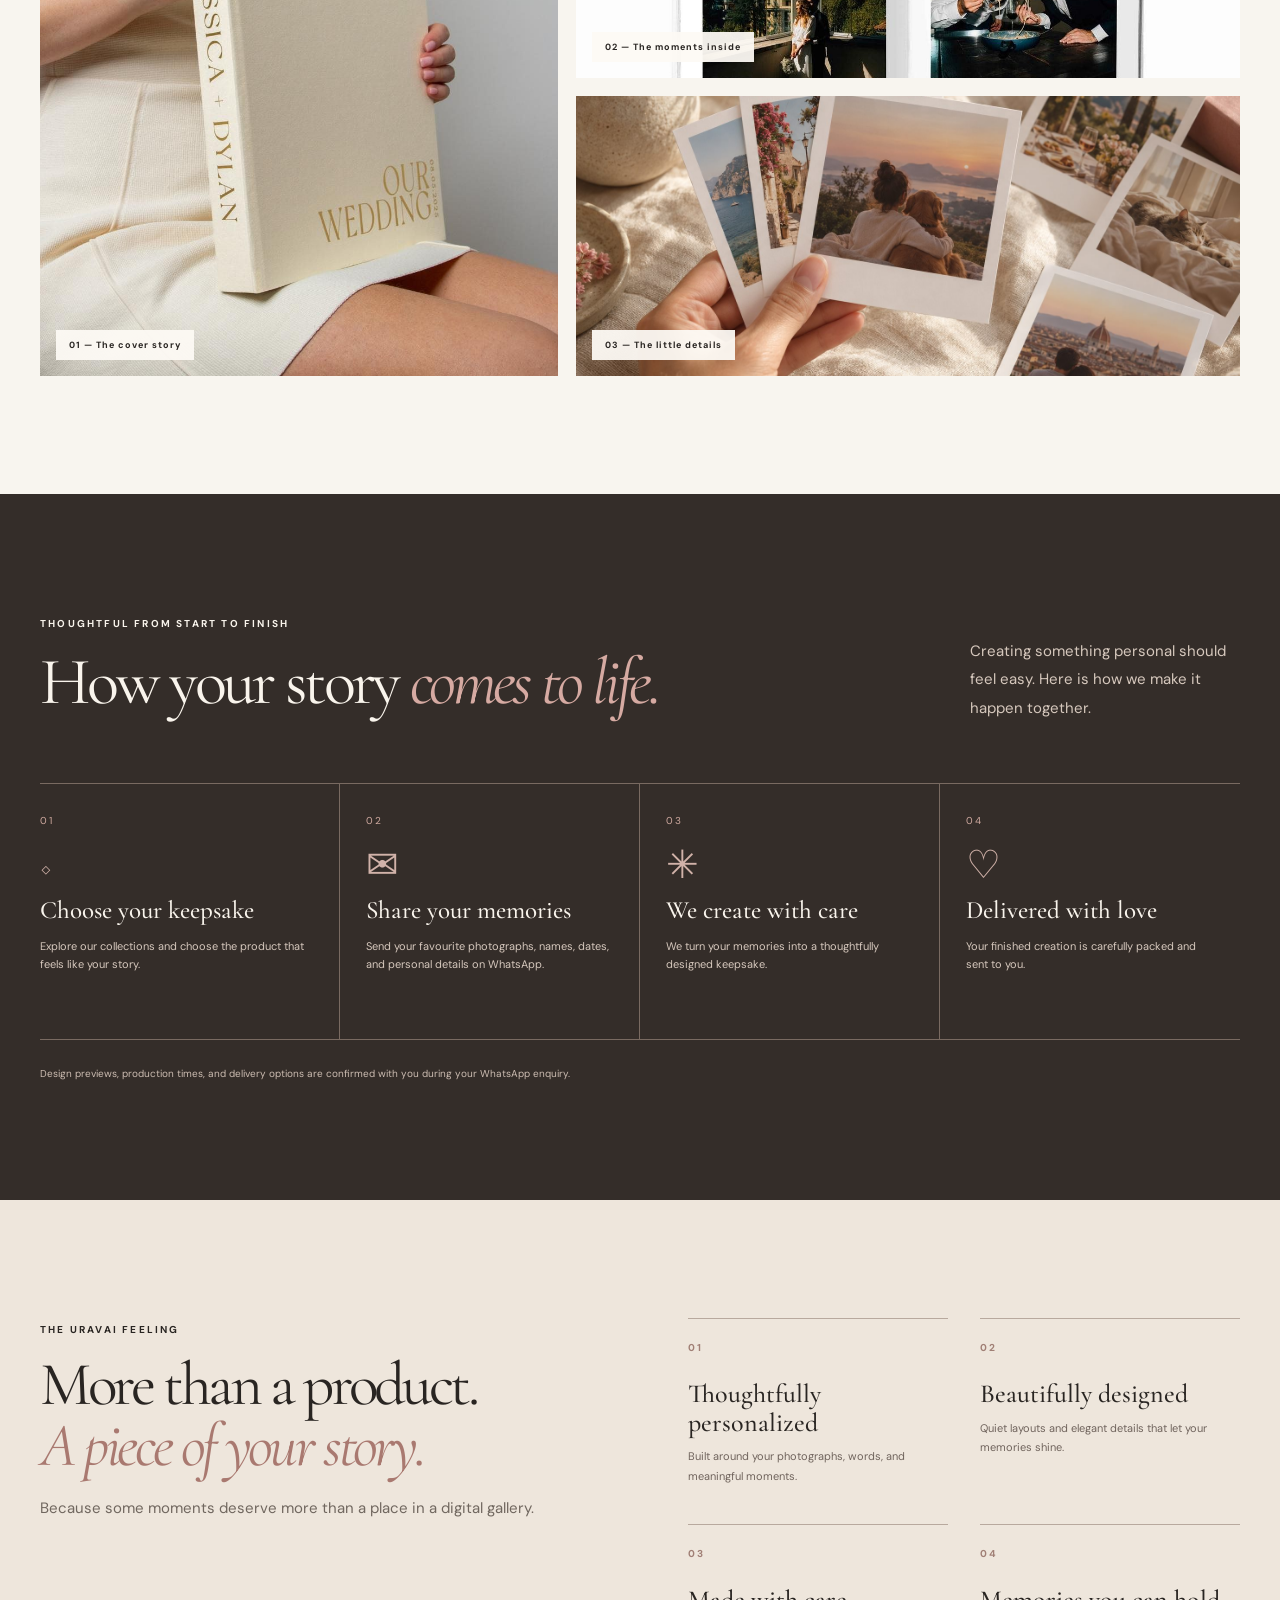
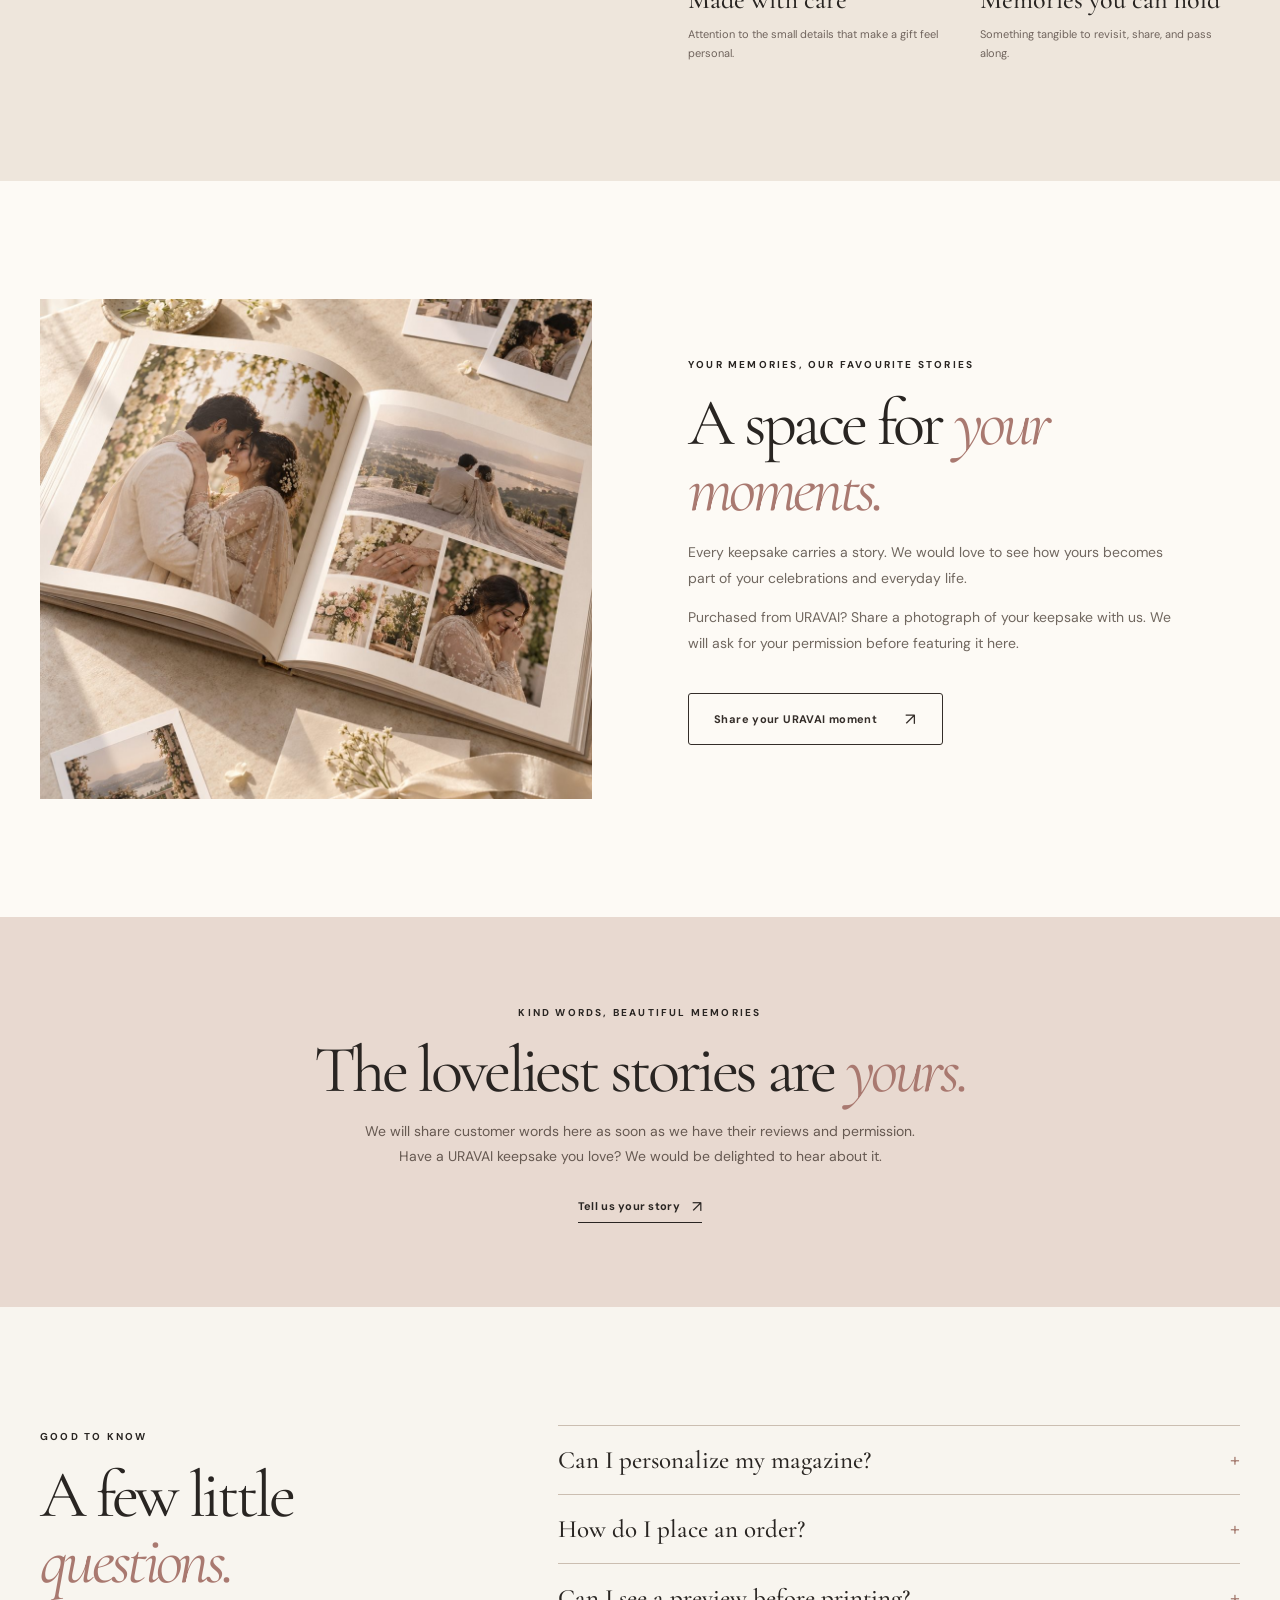
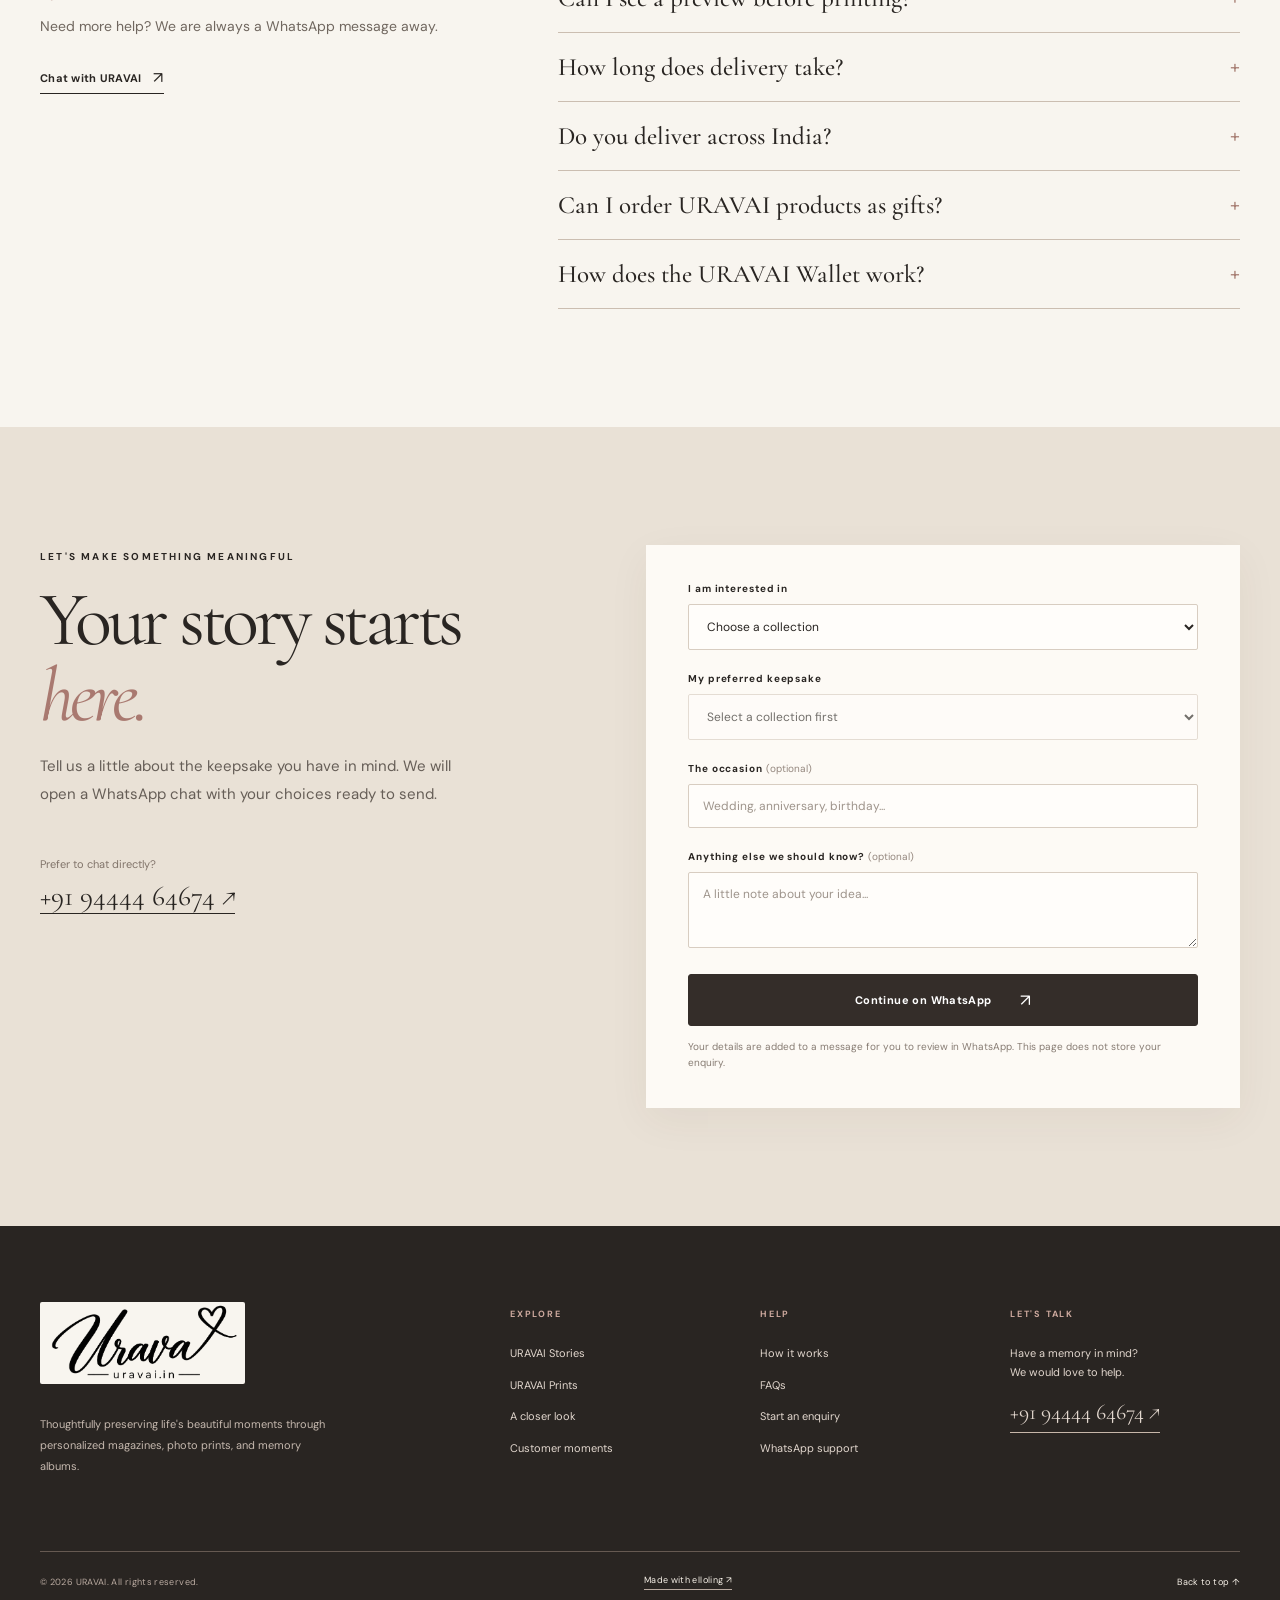
==== commit f1defe79: "Use transparent URAVAI logo throughout site" ====
--- a/index.html
+++ b/index.html
@@ -21,14 +21,14 @@
   <meta name="twitter:description" content="Personalized magazines, Polaroid-style prints and memory albums for the moments you want to hold.">
   <meta name="twitter:image" content="https://heyitsbright.github.io/uravai.in/assets/hero-keepsakes.jpg">
   <title>Personalized Photo Magazines &amp; Prints | URAVAI</title>
-  <script type="application/ld+json">{"@context":"https://schema.org","@graph":[{"@type":"Organization","@id":"https://heyitsbright.github.io/uravai.in/#organization","name":"URAVAI","url":"https://heyitsbright.github.io/uravai.in/","logo":"https://heyitsbright.github.io/uravai.in/assets/urava-original-logo.jpg","description":"Personalized memory magazines, photo prints and albums.","contactPoint":{"@type":"ContactPoint","telephone":"+91-94444-64674","contactType":"customer support"}},{"@type":"WebSite","@id":"https://heyitsbright.github.io/uravai.in/#website","url":"https://heyitsbright.github.io/uravai.in/","name":"URAVAI","inLanguage":"en-IN","publisher":{"@id":"https://heyitsbright.github.io/uravai.in/#organization"}},{"@type":"WebPage","@id":"https://heyitsbright.github.io/uravai.in/#webpage","url":"https://heyitsbright.github.io/uravai.in/","name":"Personalized Photo Magazines & Prints | URAVAI","isPartOf":{"@id":"https://heyitsbright.github.io/uravai.in/#website"},"about":{"@id":"https://heyitsbright.github.io/uravai.in/#organization"},"primaryImageOfPage":"https://heyitsbright.github.io/uravai.in/assets/hero-keepsakes.jpg"}]}</script>
+  <script type="application/ld+json">{"@context":"https://schema.org","@graph":[{"@type":"Organization","@id":"https://heyitsbright.github.io/uravai.in/#organization","name":"URAVAI","url":"https://heyitsbright.github.io/uravai.in/","logo":"https://heyitsbright.github.io/uravai.in/assets/urava-logo-transparent.png","description":"Personalized memory magazines, photo prints and albums.","contactPoint":{"@type":"ContactPoint","telephone":"+91-94444-64674","contactType":"customer support"}},{"@type":"WebSite","@id":"https://heyitsbright.github.io/uravai.in/#website","url":"https://heyitsbright.github.io/uravai.in/","name":"URAVAI","inLanguage":"en-IN","publisher":{"@id":"https://heyitsbright.github.io/uravai.in/#organization"}},{"@type":"WebPage","@id":"https://heyitsbright.github.io/uravai.in/#webpage","url":"https://heyitsbright.github.io/uravai.in/","name":"Personalized Photo Magazines & Prints | URAVAI","isPartOf":{"@id":"https://heyitsbright.github.io/uravai.in/#website"},"about":{"@id":"https://heyitsbright.github.io/uravai.in/#organization"},"primaryImageOfPage":"https://heyitsbright.github.io/uravai.in/assets/hero-keepsakes.jpg"}]}</script>
   <link rel="icon" href="assets/favicon.svg" type="image/svg+xml">
   <link rel="preload" as="image" href="assets/hero-keepsakes.jpg" fetchpriority="high">
   <link rel="preconnect" href="https://fonts.googleapis.com">
   <link rel="preconnect" href="https://fonts.gstatic.com" crossorigin>
   <link href="https://fonts.googleapis.com/css2?family=Allura&family=Cormorant+Garamond:ital,wght@0,400;0,500;0,600;1,400;1,500&family=DM+Sans:wght@400;500;600;700&display=swap" rel="stylesheet">
-  <link rel="stylesheet" href="assets/styles.css">
-  <script defer src="assets/site.js"></script>
+  <link rel="stylesheet" href="assets/styles.css?v=20261101b">
+  <script defer src="assets/site.js?v=20261101b"></script>
 </head>
 <body>
   <a class="skip-link" href="#main">Skip to content</a>
@@ -37,7 +37,7 @@
   <header class="site-header" id="top">
     <div class="header-inner container">
       <a class="brand" href="#top" aria-label="URAVAI home">
-        <img class="brand-logo-photo" src="assets/urava-original-logo.jpg" alt="" loading="eager"><span class="brand-script">Uravai<span class="brand-heart" aria-hidden="true">♡</span></span>
+        <img class="brand-logo-image" src="assets/urava-logo-transparent.png" alt="" loading="eager"><span class="brand-script">Uravai<span class="brand-heart" aria-hidden="true">♡</span></span>
         <span class="brand-tagline">MOMENTS MADE TANGIBLE</span>
       </a>
       <nav class="desktop-nav" aria-label="Main navigation">
@@ -74,7 +74,7 @@
 
     <div class="marquee" aria-label="Personalized magazines, timeless prints, meaningful gifts"><div class="marquee-inner" aria-hidden="true">PERSONALIZED STORIES <span>✳</span> TIMELESS PRINTS <span>✳</span> MEANINGFUL GIFTS <span>✳</span> PERSONALIZED STORIES <span>✳</span> TIMELESS PRINTS <span>✳</span> MEANINGFUL GIFTS <span>✳</span></div></div>
 
-    <section class="logo-feature" aria-labelledby="logo-feature-title"><div class="container logo-feature-inner"><div class="logo-art"><img src="assets/urava-original-logo.jpg" alt="The supplied Urava script logo on a sunlit warm background" loading="lazy"></div><div class="logo-feature-copy"><span class="eyebrow">THE SIGNATURE BEHIND THE STORY</span><h2 id="logo-feature-title">Made to feel like <em>yours.</em></h2><p>A little warmth, a personal touch, and a keepsake that feels as special as the moment itself.</p></div></div></section>
+    <section class="logo-feature" aria-labelledby="logo-feature-title"><div class="container logo-feature-inner"><div class="logo-art"><img src="assets/urava-logo-transparent.png" alt="The Urava script logo with its heart flourish" loading="lazy"></div><div class="logo-feature-copy"><span class="eyebrow">THE SIGNATURE BEHIND THE STORY</span><h2 id="logo-feature-title">Made to feel like <em>yours.</em></h2><p>A little warmth, a personal touch, and a keepsake that feels as special as the moment itself.</p></div></div></section>
 
     <section class="section collections-section" id="collections" aria-labelledby="collections-title">
       <div class="container">
@@ -121,7 +121,7 @@
     <section class="create-section section" id="create" aria-labelledby="create-title"><div class="container create-layout"><div class="create-intro reveal"><span class="eyebrow">LET'S MAKE SOMETHING MEANINGFUL</span><h2 id="create-title">Your story starts <em>here.</em></h2><p>Tell us a little about the keepsake you have in mind. We will open a WhatsApp chat with your choices ready to send.</p><div class="contact-line"><span>Prefer to chat directly?</span><a href="https://wa.me/919444464674" target="_blank" rel="noopener noreferrer">+91 94444 64674 ↗</a></div></div><form class="enquiry-form reveal" id="enquiry-form"><div class="form-field"><label for="collection">I am interested in</label><select id="collection" name="collection" required><option value="">Choose a collection</option><option value="Stories">URAVAI Stories</option><option value="Prints">URAVAI Prints</option></select></div><div class="form-field"><label for="product">My preferred keepsake</label><select id="product" name="product" required disabled><option value="">Select a collection first</option></select></div><div class="form-field"><label for="occasion">The occasion <span>(optional)</span></label><input id="occasion" name="occasion" type="text" maxlength="80" placeholder="Wedding, anniversary, birthday..."></div><div class="form-field"><label for="message">Anything else we should know? <span>(optional)</span></label><textarea id="message" name="message" rows="3" maxlength="400" placeholder="A little note about your idea..."></textarea></div><button class="button button-dark form-submit" type="submit">Continue on WhatsApp <span aria-hidden="true">↗</span></button><p class="form-note">Your details are added to a message for you to review in WhatsApp. This page does not store your enquiry.</p></form></div></section>
   </main>
 
-  <footer class="site-footer" id="contact"><div class="container footer-top"><div class="footer-brand"><a class="brand" href="#top" aria-label="URAVAI home"><img class="brand-logo-photo" src="assets/urava-original-logo.jpg" alt="" loading="eager"><span class="brand-script">Uravai<span class="brand-heart" aria-hidden="true">♡</span></span><span class="brand-tagline">MOMENTS MADE TANGIBLE</span></a><p>Thoughtfully preserving life's beautiful moments through personalized magazines, photo prints, and memory albums.</p></div><div class="footer-col"><h3>Explore</h3><a href="stories.html">URAVAI Stories</a><a href="prints.html">URAVAI Prints</a><a href="#journal">A closer look</a><a href="#memories">Customer moments</a></div><div class="footer-col"><h3>Help</h3><a href="#process">How it works</a><a href="#faq">FAQs</a><a href="#create">Start an enquiry</a><a data-whatsapp="general" href="https://wa.me/919444464674">WhatsApp support</a></div><div class="footer-col footer-contact"><h3>Let's talk</h3><p>Have a memory in mind?<br>We would love to help.</p><a class="footer-whatsapp" href="https://wa.me/919444464674" target="_blank" rel="noopener noreferrer">+91 94444 64674 ↗</a></div></div><div class="container footer-bottom"><span>© 2026 URAVAI. All rights reserved.</span><a class="maker-credit" href="https://elloling-india.github.io/Website/" target="_blank" rel="noopener noreferrer">Made with elloling ↗</a><a href="#top">Back to top ↑</a></div></footer>
+  <footer class="site-footer" id="contact"><div class="container footer-top"><div class="footer-brand"><a class="brand" href="#top" aria-label="URAVAI home"><img class="brand-logo-image" src="assets/urava-logo-transparent.png" alt="" loading="eager"><span class="brand-script">Uravai<span class="brand-heart" aria-hidden="true">♡</span></span><span class="brand-tagline">MOMENTS MADE TANGIBLE</span></a><p>Thoughtfully preserving life's beautiful moments through personalized magazines, photo prints, and memory albums.</p></div><div class="footer-col"><h3>Explore</h3><a href="stories.html">URAVAI Stories</a><a href="prints.html">URAVAI Prints</a><a href="#journal">A closer look</a><a href="#memories">Customer moments</a></div><div class="footer-col"><h3>Help</h3><a href="#process">How it works</a><a href="#faq">FAQs</a><a href="#create">Start an enquiry</a><a data-whatsapp="general" href="https://wa.me/919444464674">WhatsApp support</a></div><div class="footer-col footer-contact"><h3>Let's talk</h3><p>Have a memory in mind?<br>We would love to help.</p><a class="footer-whatsapp" href="https://wa.me/919444464674" target="_blank" rel="noopener noreferrer">+91 94444 64674 ↗</a></div></div><div class="container footer-bottom"><span>© 2026 URAVAI. All rights reserved.</span><a class="maker-credit" href="https://elloling-india.github.io/Website/" target="_blank" rel="noopener noreferrer">Made with elloling ↗</a><a href="#top">Back to top ↑</a></div></footer>
 
   <a class="whatsapp-float" data-whatsapp="general" href="https://wa.me/919444464674" target="_blank" rel="noopener noreferrer" aria-label="Chat with URAVAI on WhatsApp"><svg viewBox="0 0 32 32" aria-hidden="true"><path fill="currentColor" d="M16 .8A15.1 15.1 0 0 0 2.9 23.4L.8 31.2l8-2.1A15.2 15.2 0 1 0 16 .8Zm0 27.5a12.3 12.3 0 0 1-6.3-1.7l-.5-.3-4.7 1.2 1.3-4.6-.3-.5A12.4 12.4 0 1 1 16 28.3Zm6.8-9.3c-.4-.2-2.2-1.1-2.6-1.2-.3-.1-.6-.2-.8.2-.3.4-1 1.2-1.2 1.4-.2.3-.4.3-.8.1-.4-.2-1.6-.6-3-1.9-1.1-1-1.9-2.2-2.1-2.6-.2-.4 0-.6.2-.8l.6-.7c.2-.2.3-.4.4-.6.1-.2.1-.5 0-.7l-1.2-2.9c-.3-.7-.6-.6-.8-.6h-.7c-.3 0-.7.1-1 .5s-1.3 1.3-1.3 3.1 1.4 3.5c.2.5 2.7 4.2 6.6 5.9.9.4 1.6.6 2.2.7.9.1 1.7.1 2.4-.2.7-.3 2.2-1 2.5-2 .3-1 .3-1.8.2-2-.1-.2-.3-.3-.7-.5Z"/></svg></a>
   <a class="mobile-sticky" href="#create">Create your keepsake <span aria-hidden="true">↗</span></a>
--- a/assets/styles.css
+++ b/assets/styles.css
@@ -19,5 +19,5 @@
 .logo-feature{background:#f3e7d9;padding:54px 0}.logo-feature-inner{display:grid;grid-template-columns:280px 1fr;align-items:center;gap:8%;max-width:970px}.logo-art{width:100%;aspect-ratio:1;overflow:hidden;box-shadow:0 15px 35px rgba(88,58,34,.08)}.logo-art img{width:100%;height:100%;object-fit:cover}.logo-feature-copy h2{font-family:var(--serif);font-size:clamp(48px,5vw,72px);font-weight:400;letter-spacing:-.05em;line-height:1;margin:14px 0}.logo-feature-copy h2 em{font-weight:400;color:#b08062}.logo-feature-copy p{max-width:420px;color:#6b5b50;line-height:1.9;font-size:14px}.maker-credit{white-space:nowrap;border-bottom:1px solid #b9aaa0;padding-bottom:3px;color:#f7f1e8!important}
 @media(max-width:700px){.logo-feature{padding:42px 0}.logo-feature-inner{grid-template-columns:120px 1fr;gap:20px}.logo-feature-copy h2{font-size:37px}.logo-feature-copy .eyebrow{font-size:7px}.logo-feature-copy p{font-size:10px;line-height:1.6}.footer-bottom .maker-credit{order:3;width:100%;text-align:center;border-bottom:0;margin:3px 0 -8px}.footer-bottom{padding-bottom:83px}}
 @media(max-width:430px){.logo-feature-inner{grid-template-columns:95px 1fr;gap:14px}.logo-feature-copy h2{font-size:32px}}
-.brand-logo-photo{display:block;width:176px;height:70px;object-fit:cover;object-position:center 53%;border-radius:2px}.brand-logo-photo+.brand-script,.brand-logo-photo~.brand-tagline{display:none}.site-footer .brand-logo-photo{width:205px;height:82px}.site-footer .footer-brand p{margin-top:25px}
-@media(max-width:700px){.brand-logo-photo{width:148px;height:60px}.site-footer .brand-logo-photo{width:190px;height:76px}}
+.brand-logo-image{display:block;width:176px;height:70px;object-fit:cover;object-position:center 53%}.brand-logo-image+.brand-script,.brand-logo-image~.brand-tagline{display:none}.site-footer .brand-logo-image{width:205px;height:82px;background:var(--ivory);border-radius:2px}.site-footer .footer-brand p{margin-top:25px}.logo-art{aspect-ratio:1.6;box-shadow:none}.logo-art img{object-fit:cover;object-position:center 53%}
+@media(max-width:700px){.brand-logo-image{width:148px;height:60px}.site-footer .brand-logo-image{width:190px;height:76px}}
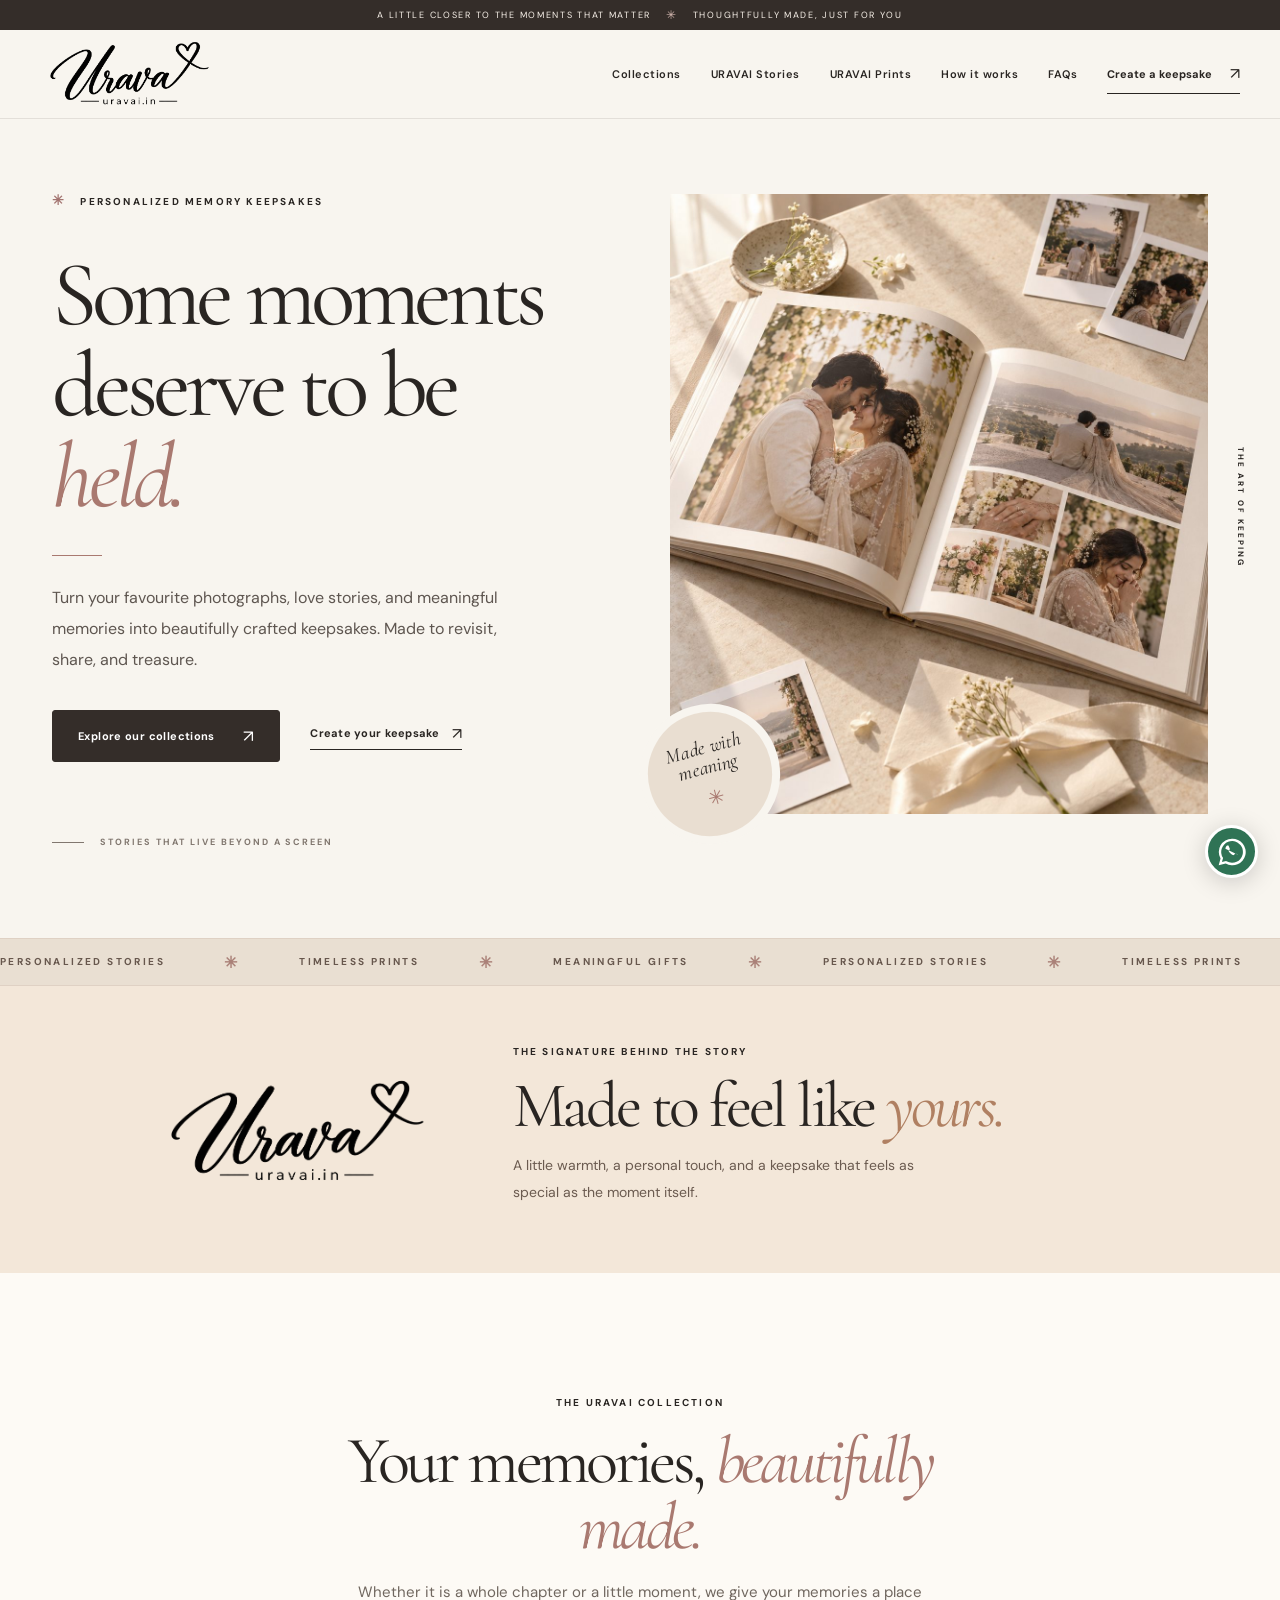
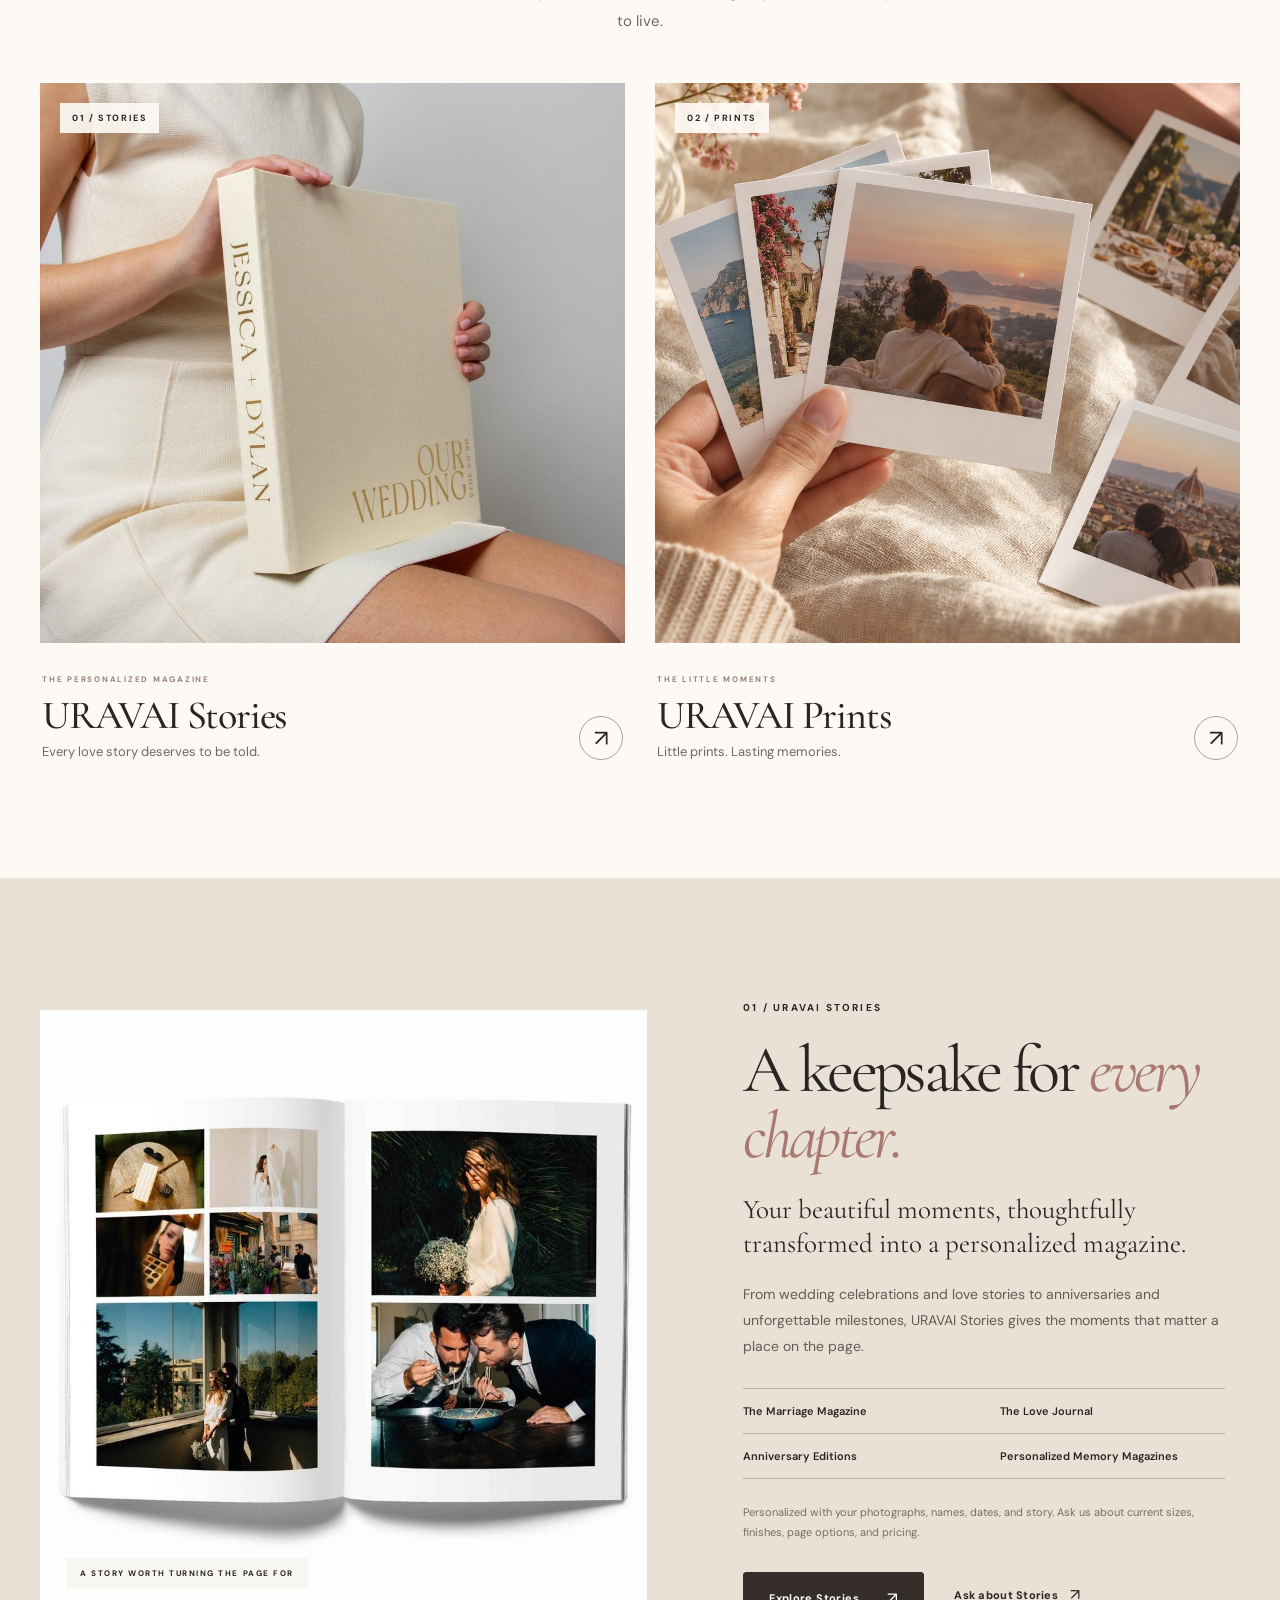
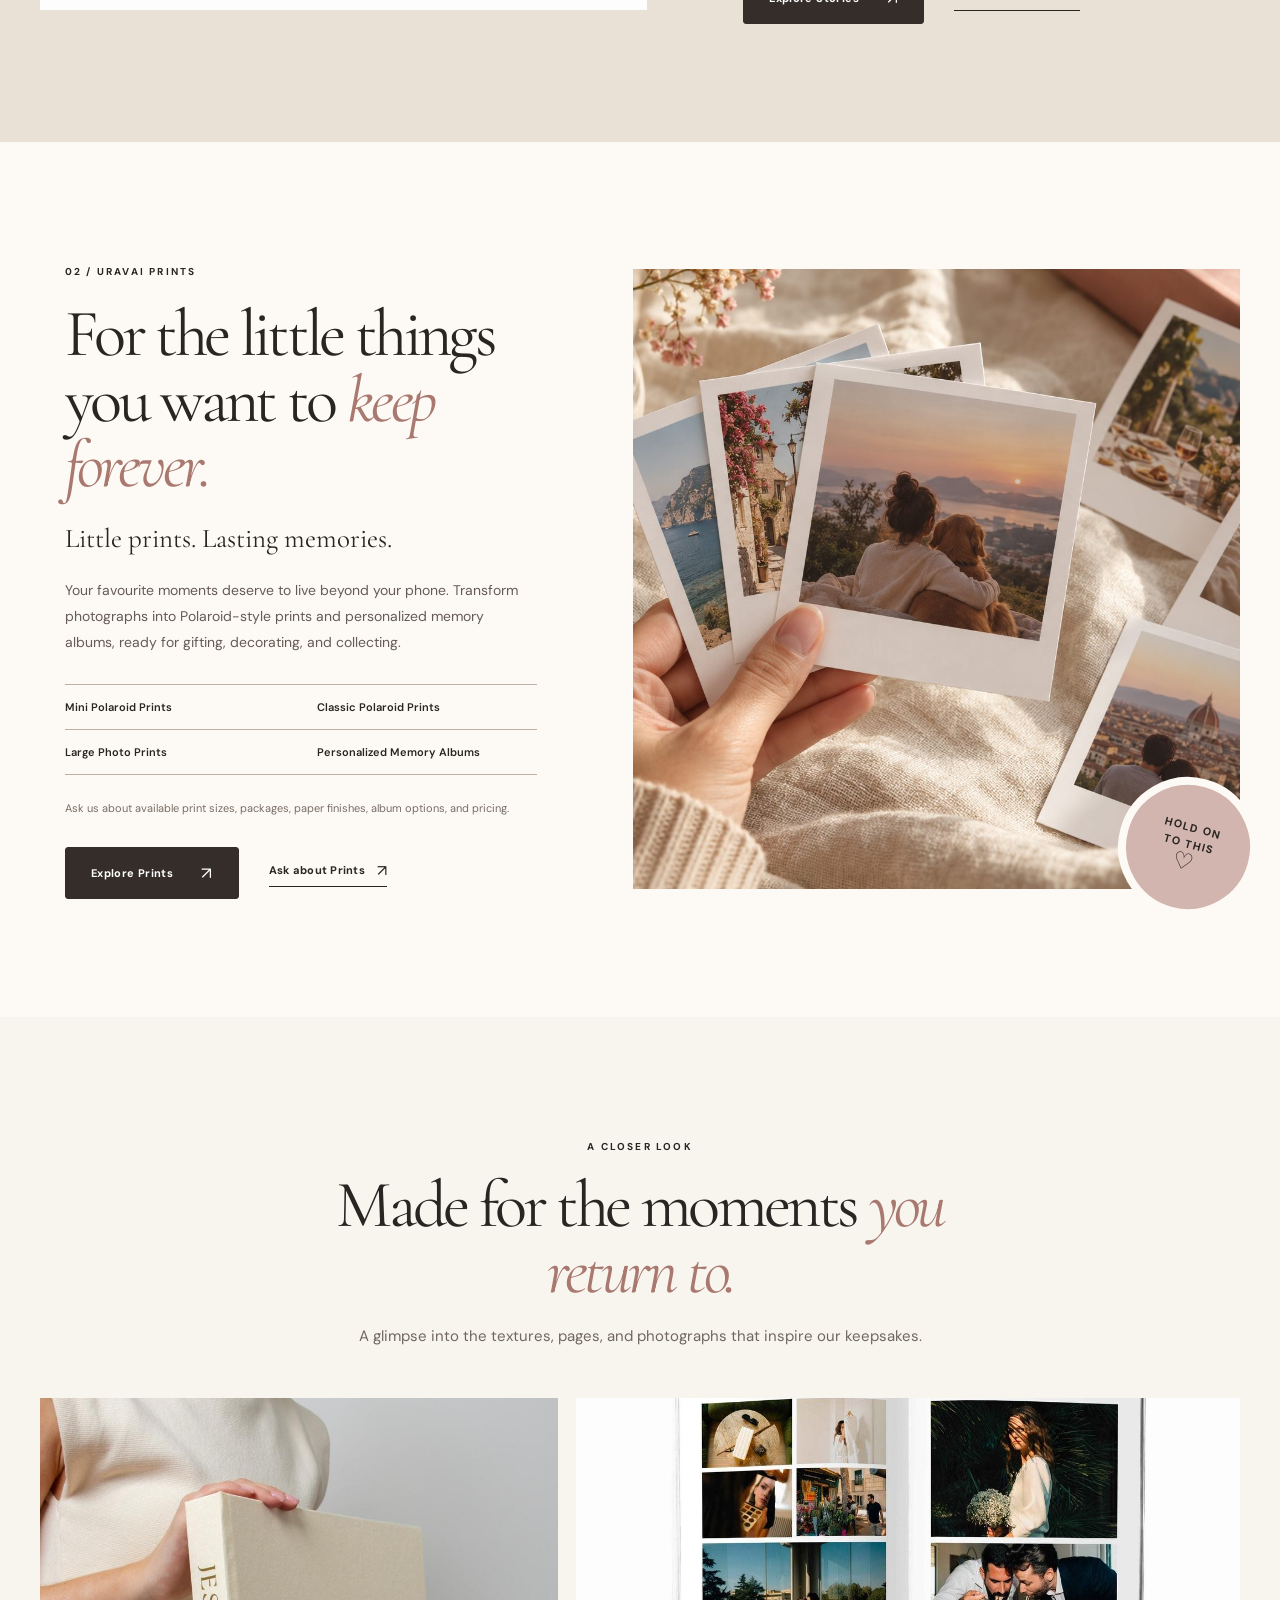
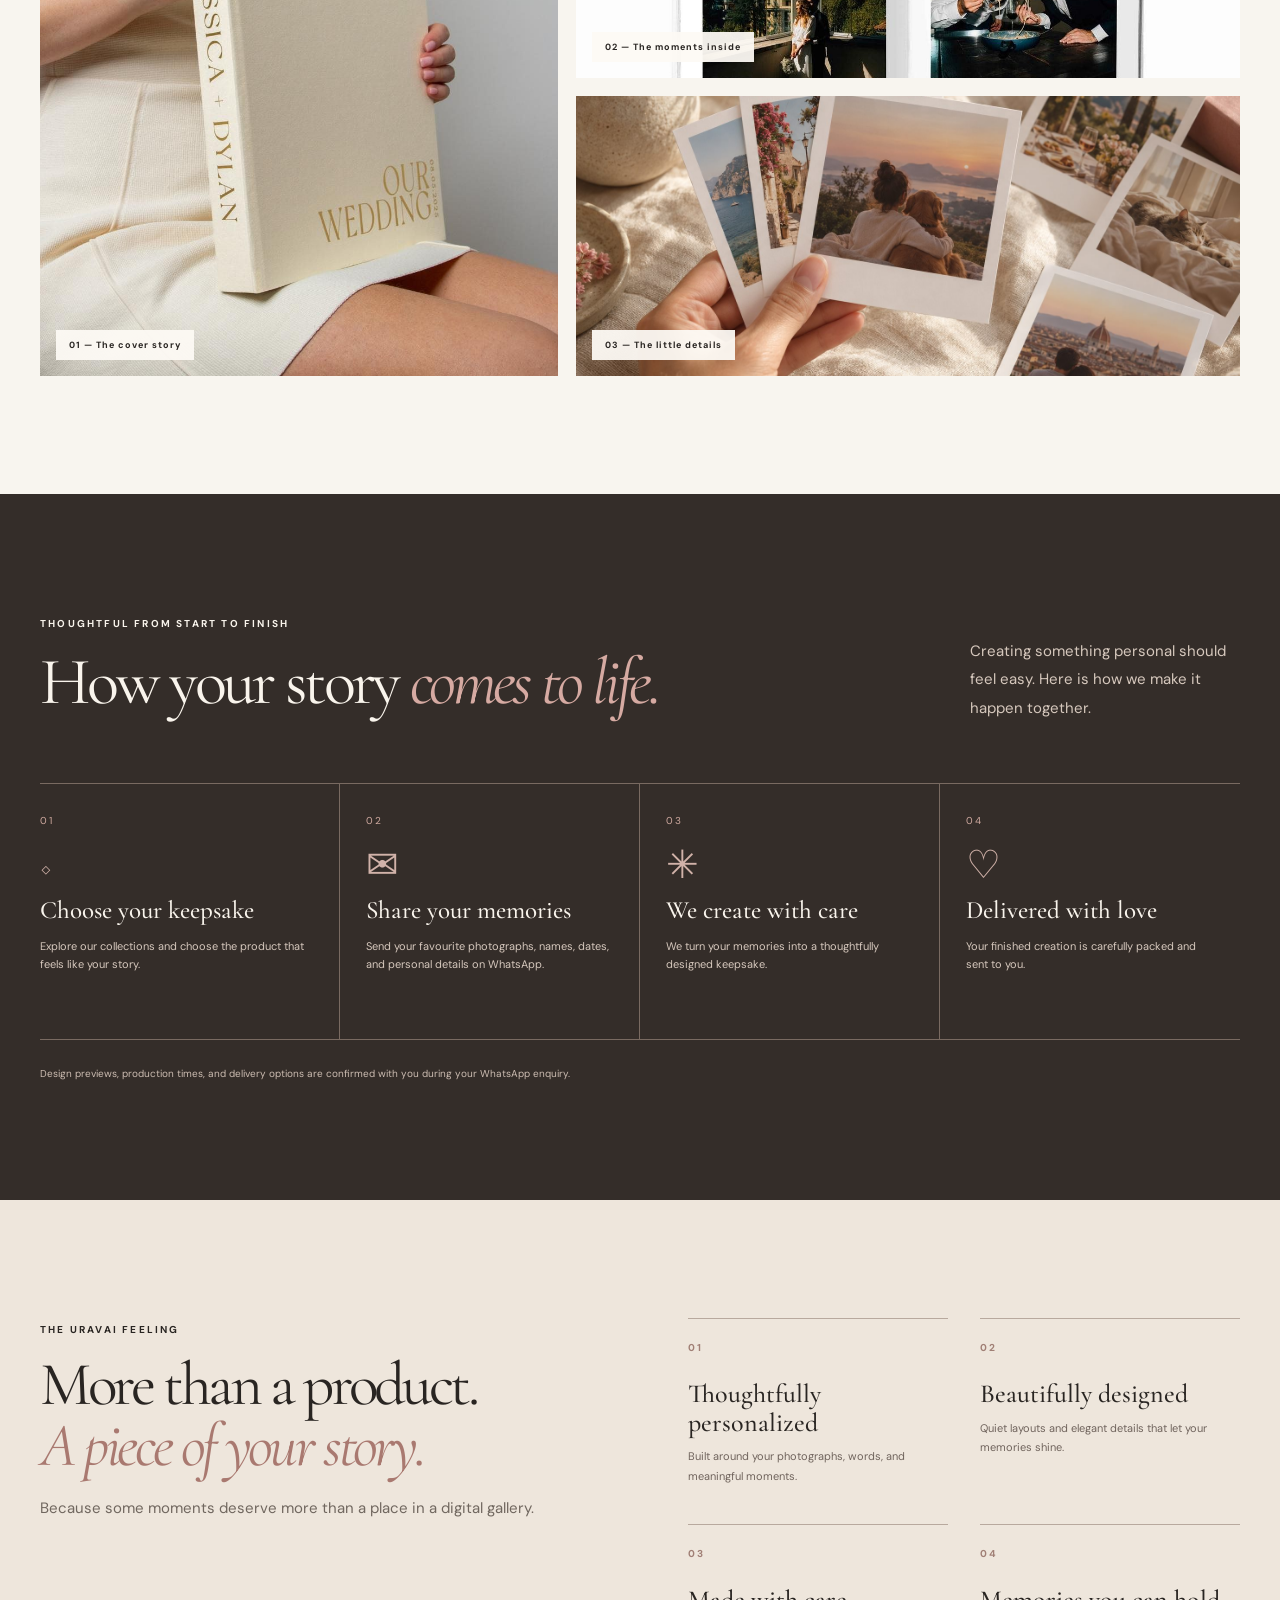
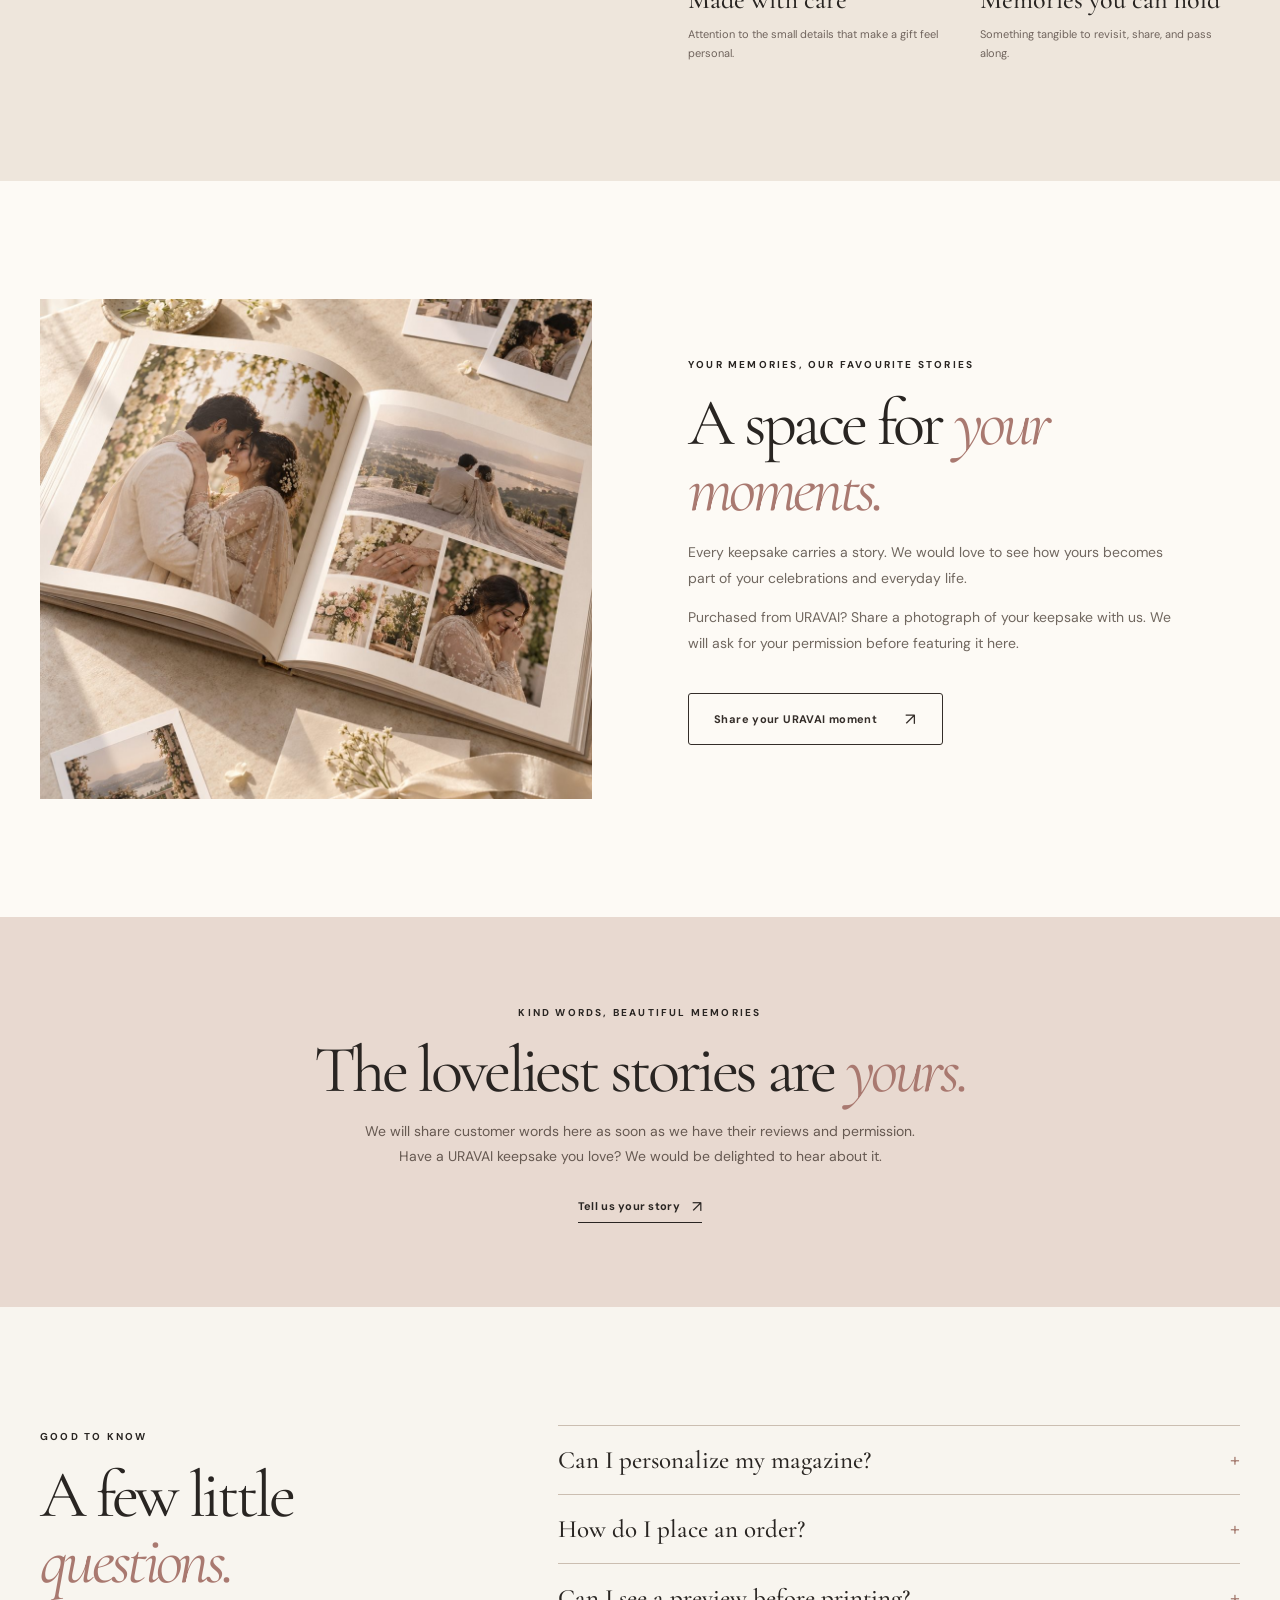
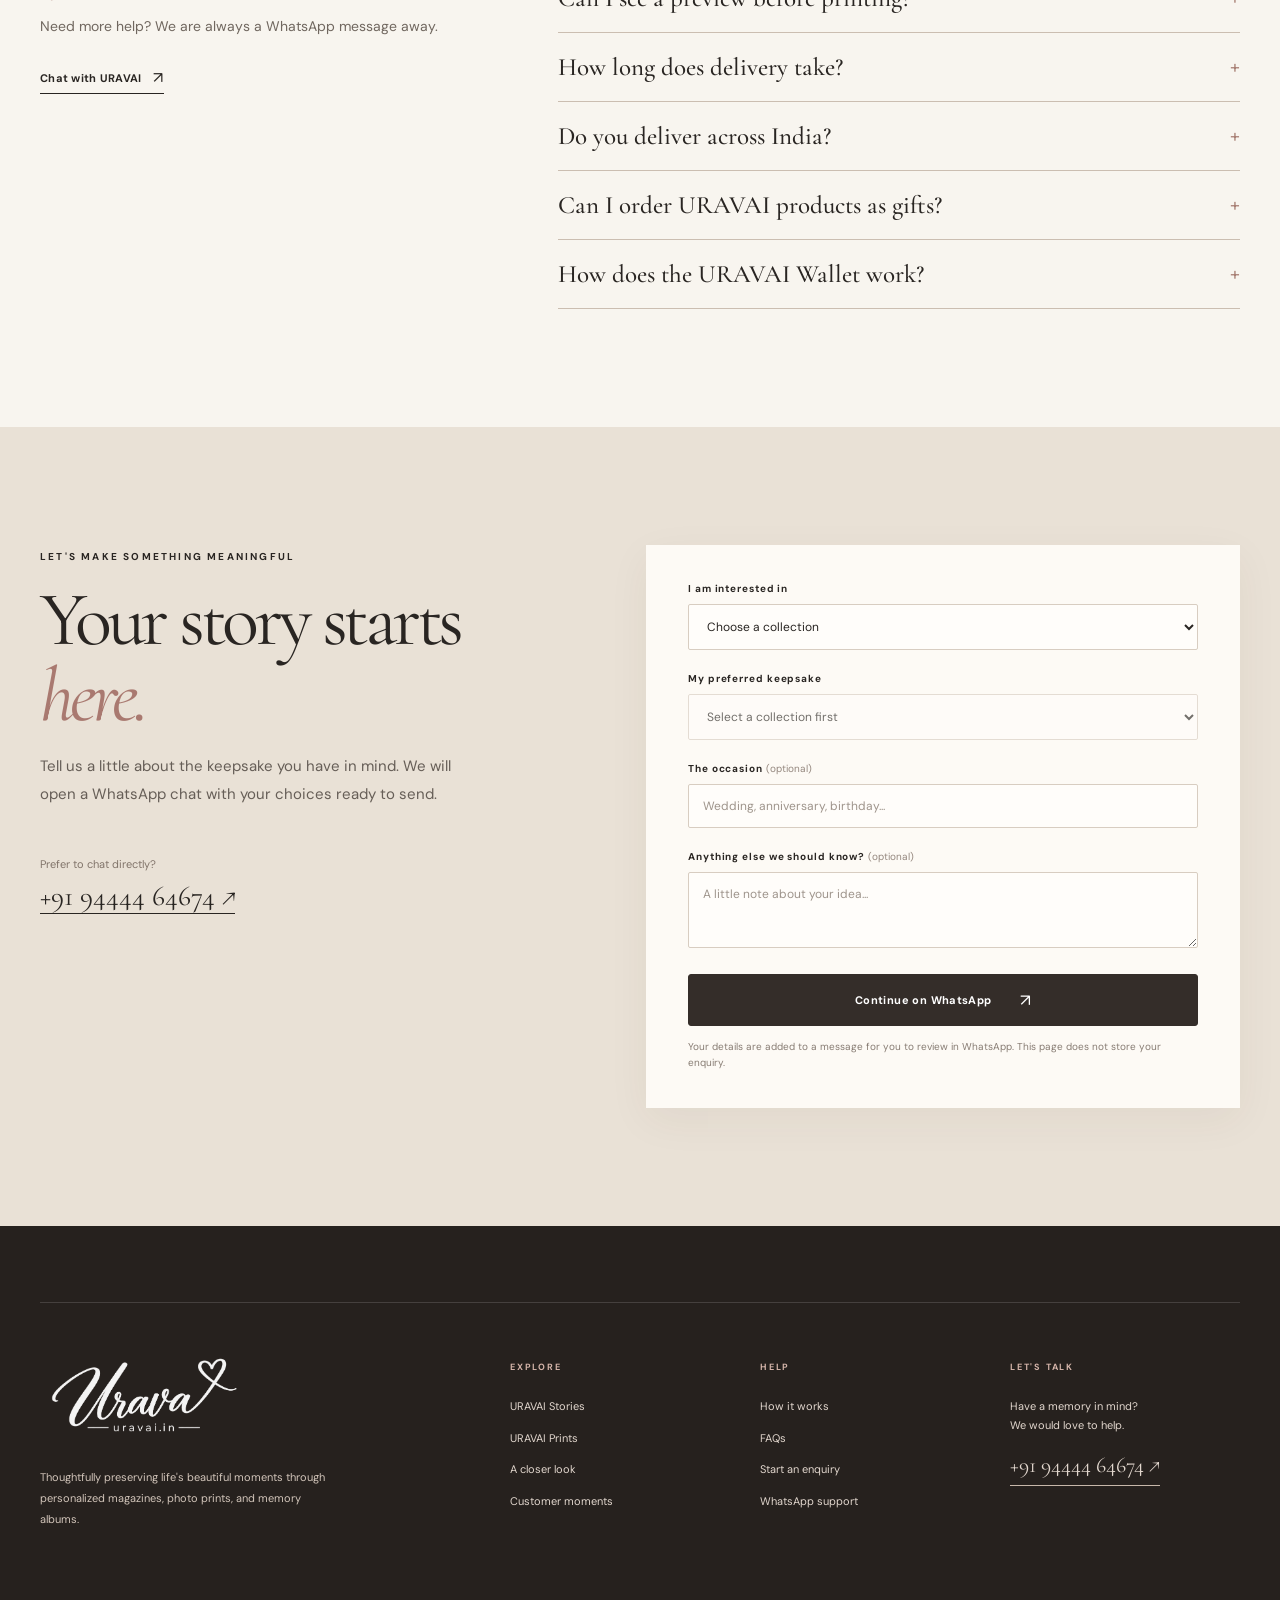
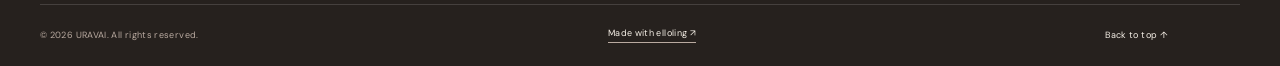
==== commit 7d7b140f: "Refine dark footer with white signature logo" ====
--- a/index.html
+++ b/index.html
@@ -27,7 +27,7 @@
   <link rel="preconnect" href="https://fonts.googleapis.com">
   <link rel="preconnect" href="https://fonts.gstatic.com" crossorigin>
   <link href="https://fonts.googleapis.com/css2?family=Allura&family=Cormorant+Garamond:ital,wght@0,400;0,500;0,600;1,400;1,500&family=DM+Sans:wght@400;500;600;700&display=swap" rel="stylesheet">
-  <link rel="stylesheet" href="assets/styles.css?v=20261101b">
+  <link rel="stylesheet" href="assets/styles.css?v=20261101c">
   <script defer src="assets/site.js?v=20261101b"></script>
 </head>
 <body>
--- a/assets/styles.css
+++ b/assets/styles.css
@@ -19,5 +19,8 @@
 .logo-feature{background:#f3e7d9;padding:54px 0}.logo-feature-inner{display:grid;grid-template-columns:280px 1fr;align-items:center;gap:8%;max-width:970px}.logo-art{width:100%;aspect-ratio:1;overflow:hidden;box-shadow:0 15px 35px rgba(88,58,34,.08)}.logo-art img{width:100%;height:100%;object-fit:cover}.logo-feature-copy h2{font-family:var(--serif);font-size:clamp(48px,5vw,72px);font-weight:400;letter-spacing:-.05em;line-height:1;margin:14px 0}.logo-feature-copy h2 em{font-weight:400;color:#b08062}.logo-feature-copy p{max-width:420px;color:#6b5b50;line-height:1.9;font-size:14px}.maker-credit{white-space:nowrap;border-bottom:1px solid #b9aaa0;padding-bottom:3px;color:#f7f1e8!important}
 @media(max-width:700px){.logo-feature{padding:42px 0}.logo-feature-inner{grid-template-columns:120px 1fr;gap:20px}.logo-feature-copy h2{font-size:37px}.logo-feature-copy .eyebrow{font-size:7px}.logo-feature-copy p{font-size:10px;line-height:1.6}.footer-bottom .maker-credit{order:3;width:100%;text-align:center;border-bottom:0;margin:3px 0 -8px}.footer-bottom{padding-bottom:83px}}
 @media(max-width:430px){.logo-feature-inner{grid-template-columns:95px 1fr;gap:14px}.logo-feature-copy h2{font-size:32px}}
-.brand-logo-image{display:block;width:176px;height:70px;object-fit:cover;object-position:center 53%}.brand-logo-image+.brand-script,.brand-logo-image~.brand-tagline{display:none}.site-footer .brand-logo-image{width:205px;height:82px;background:var(--ivory);border-radius:2px}.site-footer .footer-brand p{margin-top:25px}.logo-art{aspect-ratio:1.6;box-shadow:none}.logo-art img{object-fit:cover;object-position:center 53%}
+.brand-logo-image{display:block;width:176px;height:70px;object-fit:cover;object-position:center 53%}.brand-logo-image+.brand-script,.brand-logo-image~.brand-tagline{display:none}.site-footer .brand-logo-image{width:205px;height:82px;background:transparent;border-radius:0;filter:brightness(0) invert(1);opacity:.96}.site-footer .footer-brand p{margin-top:25px}.logo-art{aspect-ratio:1.6;box-shadow:none}.logo-art img{object-fit:cover;object-position:center 53%}
 @media(max-width:700px){.brand-logo-image{width:148px;height:60px}.site-footer .brand-logo-image{width:190px;height:76px}}
+
+.site-footer{background:#26211e}.footer-top{border-top:1px solid rgba(255,255,255,.14);padding-top:52px}.footer-brand p{color:#d2c5ba}.footer-col h3{color:#d5b5aa}.footer-col a:hover{color:#fff}.footer-bottom{border-top-color:rgba(255,255,255,.14)}
+.footer-bottom a[href='#top']{margin-right:72px}
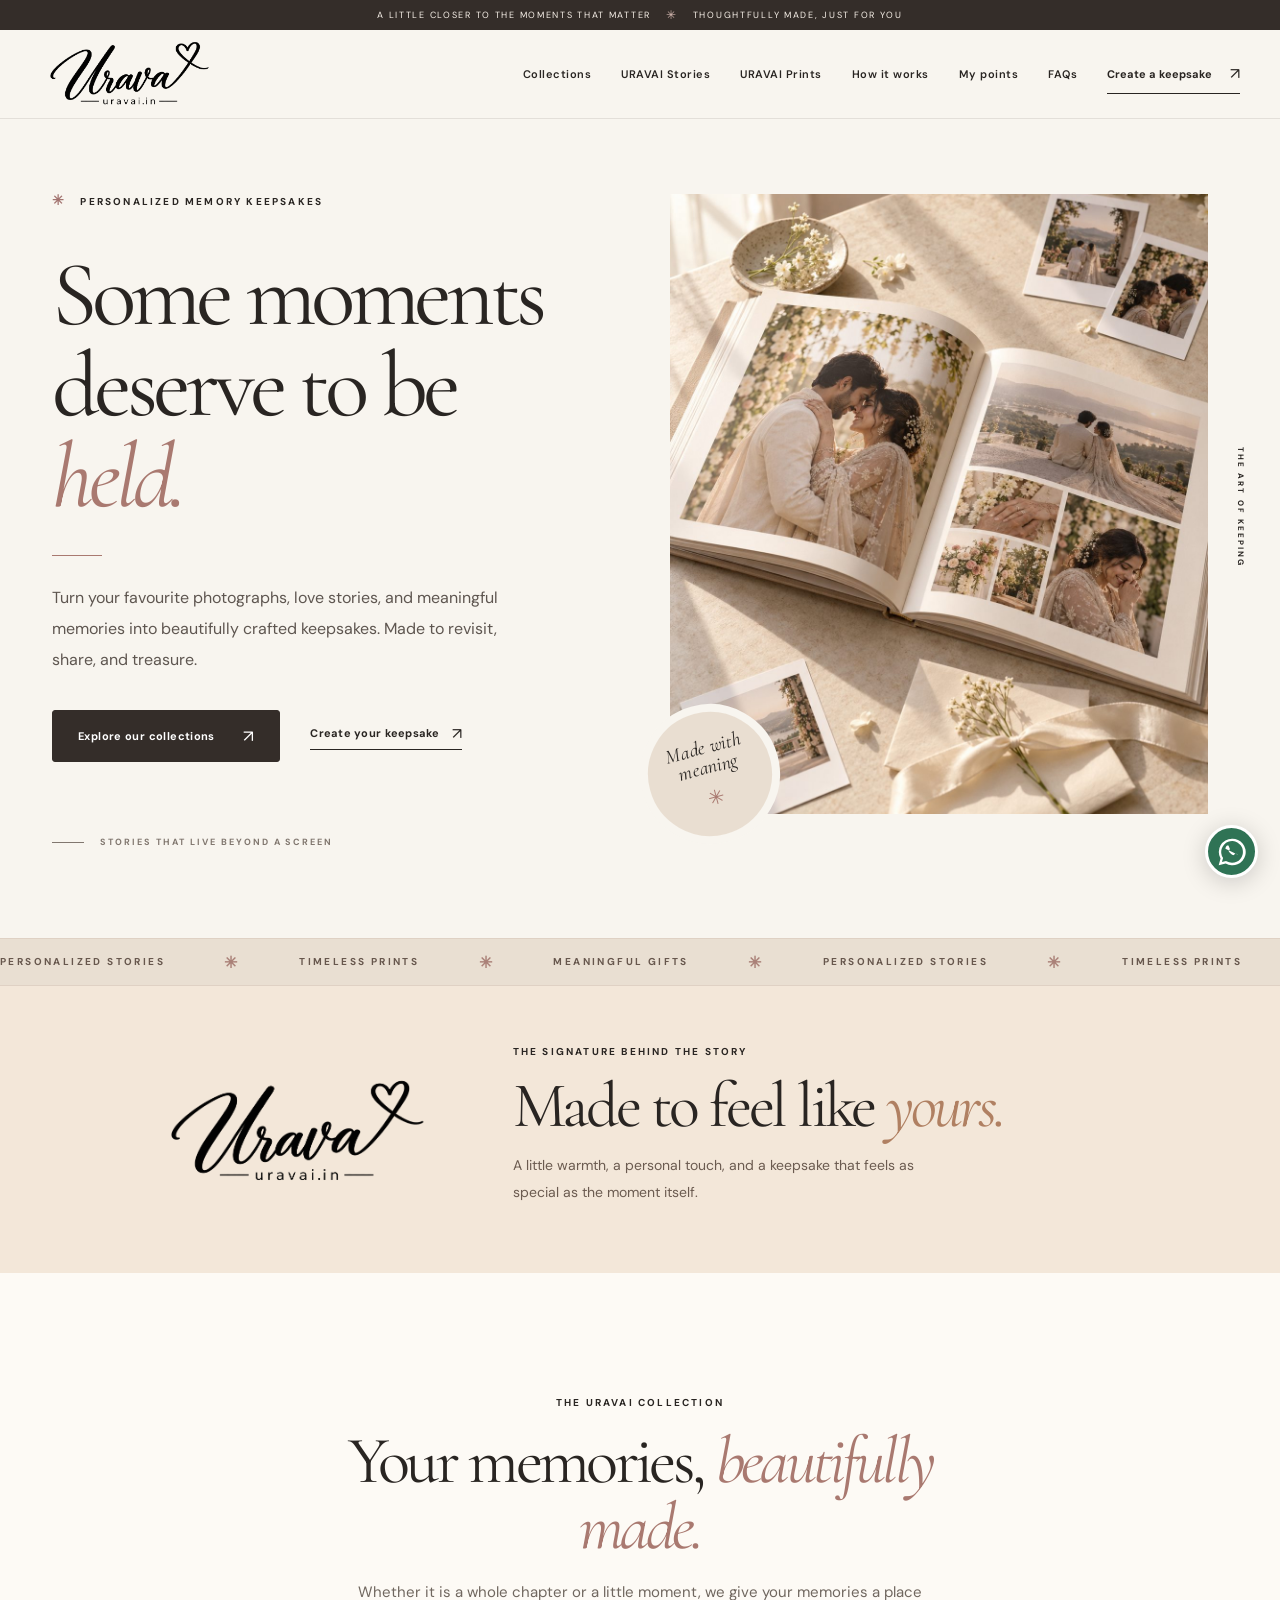
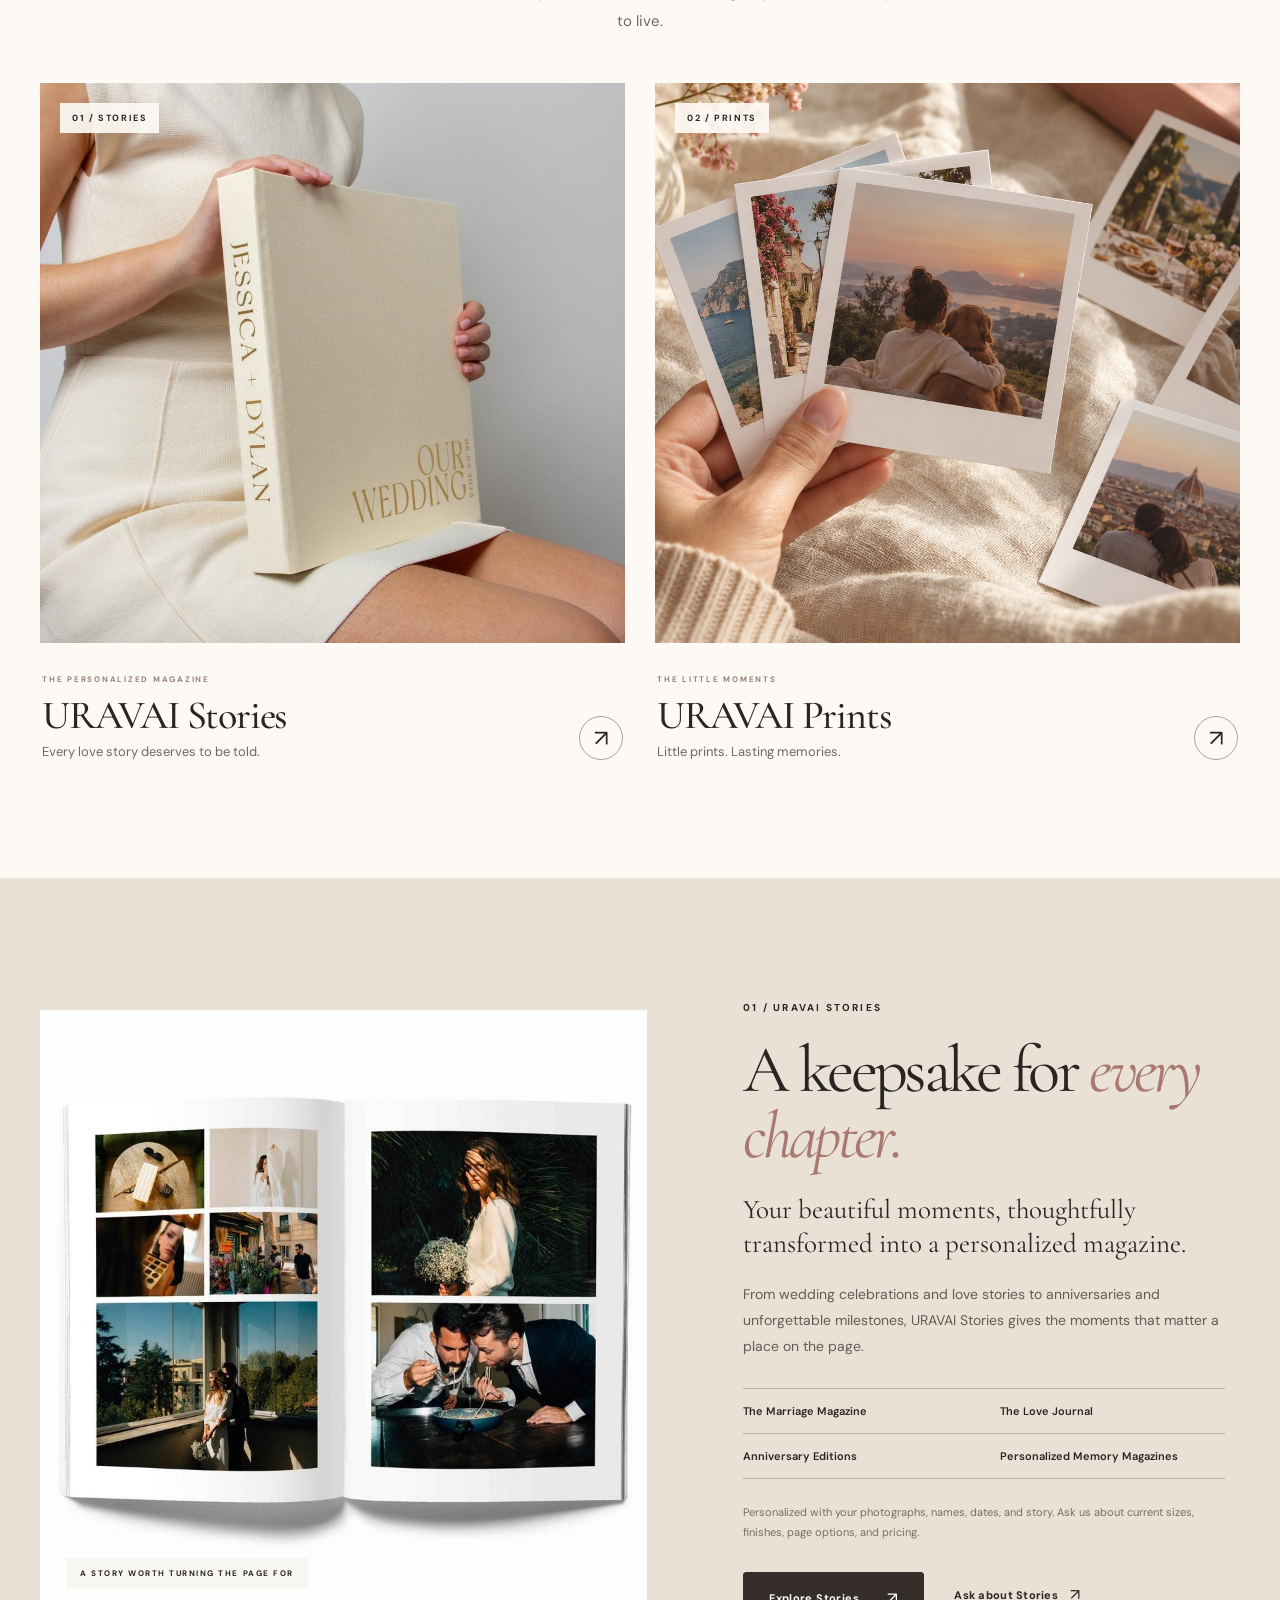
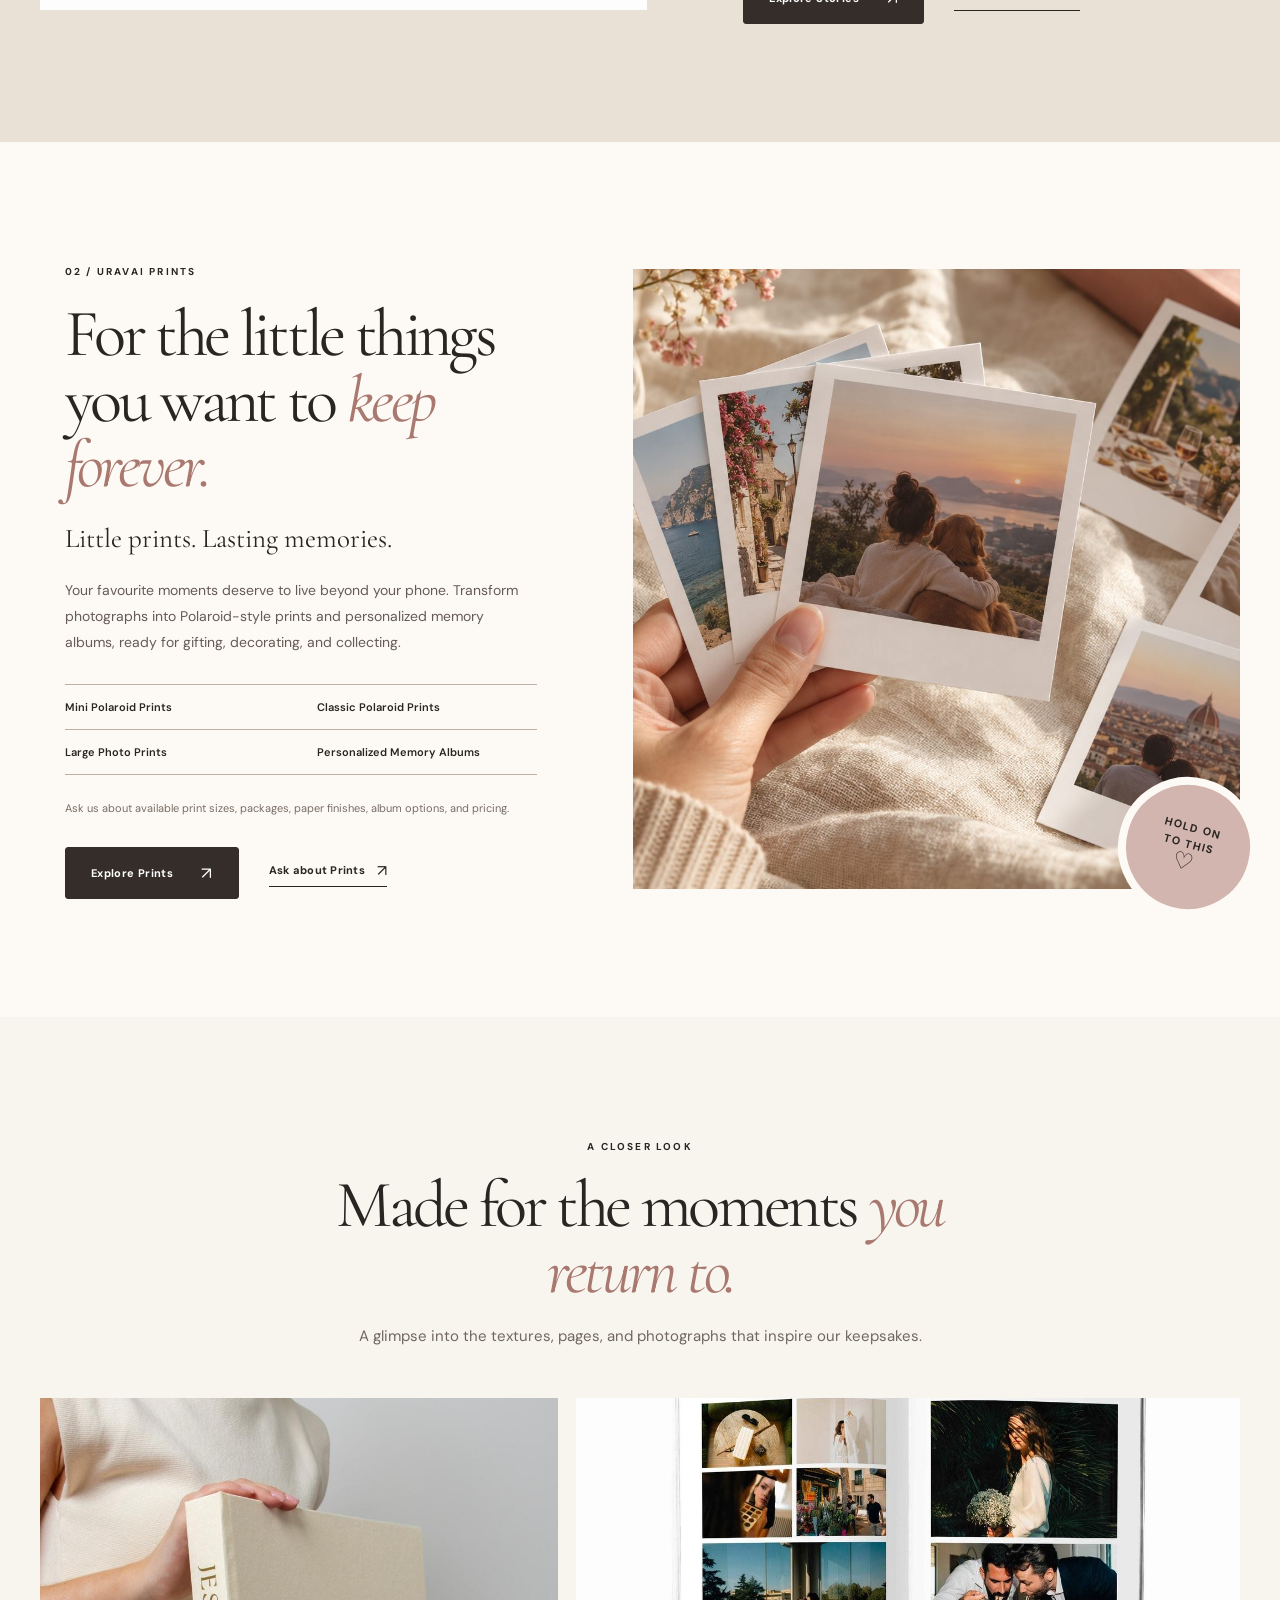
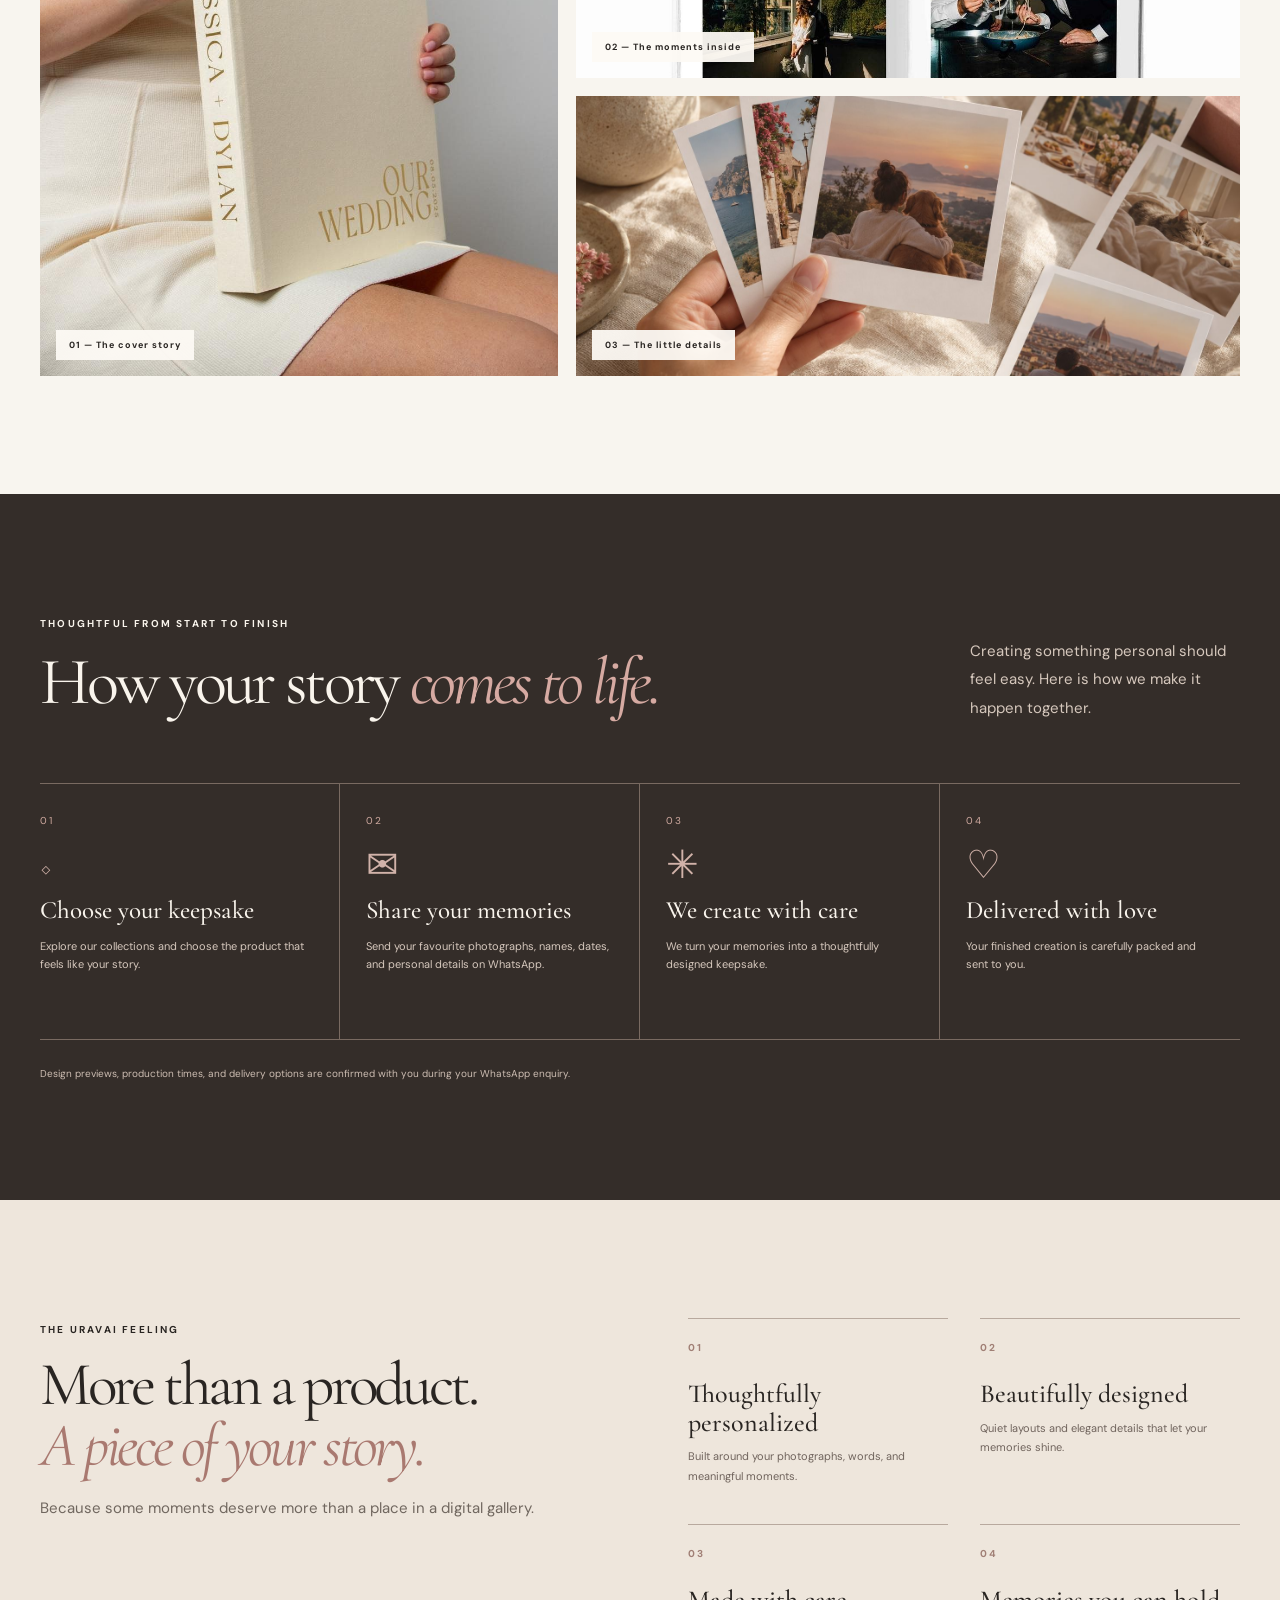
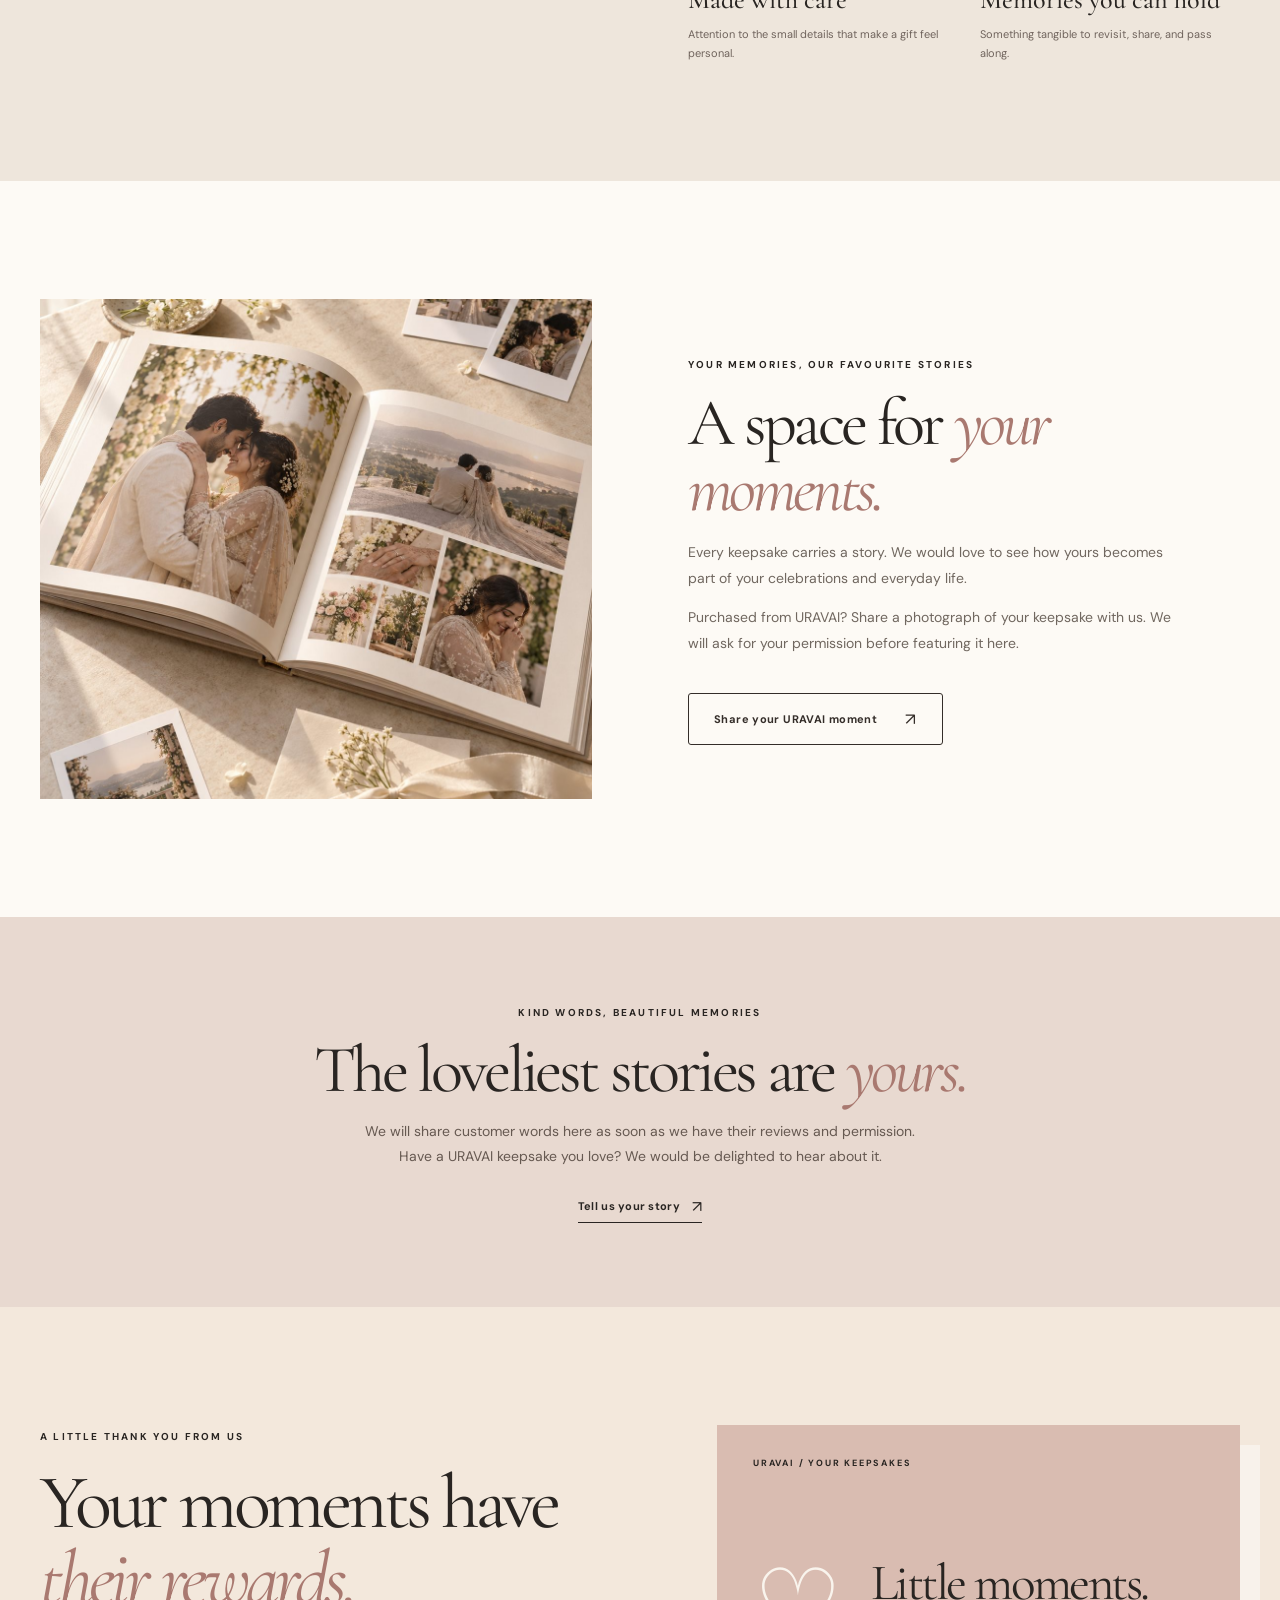
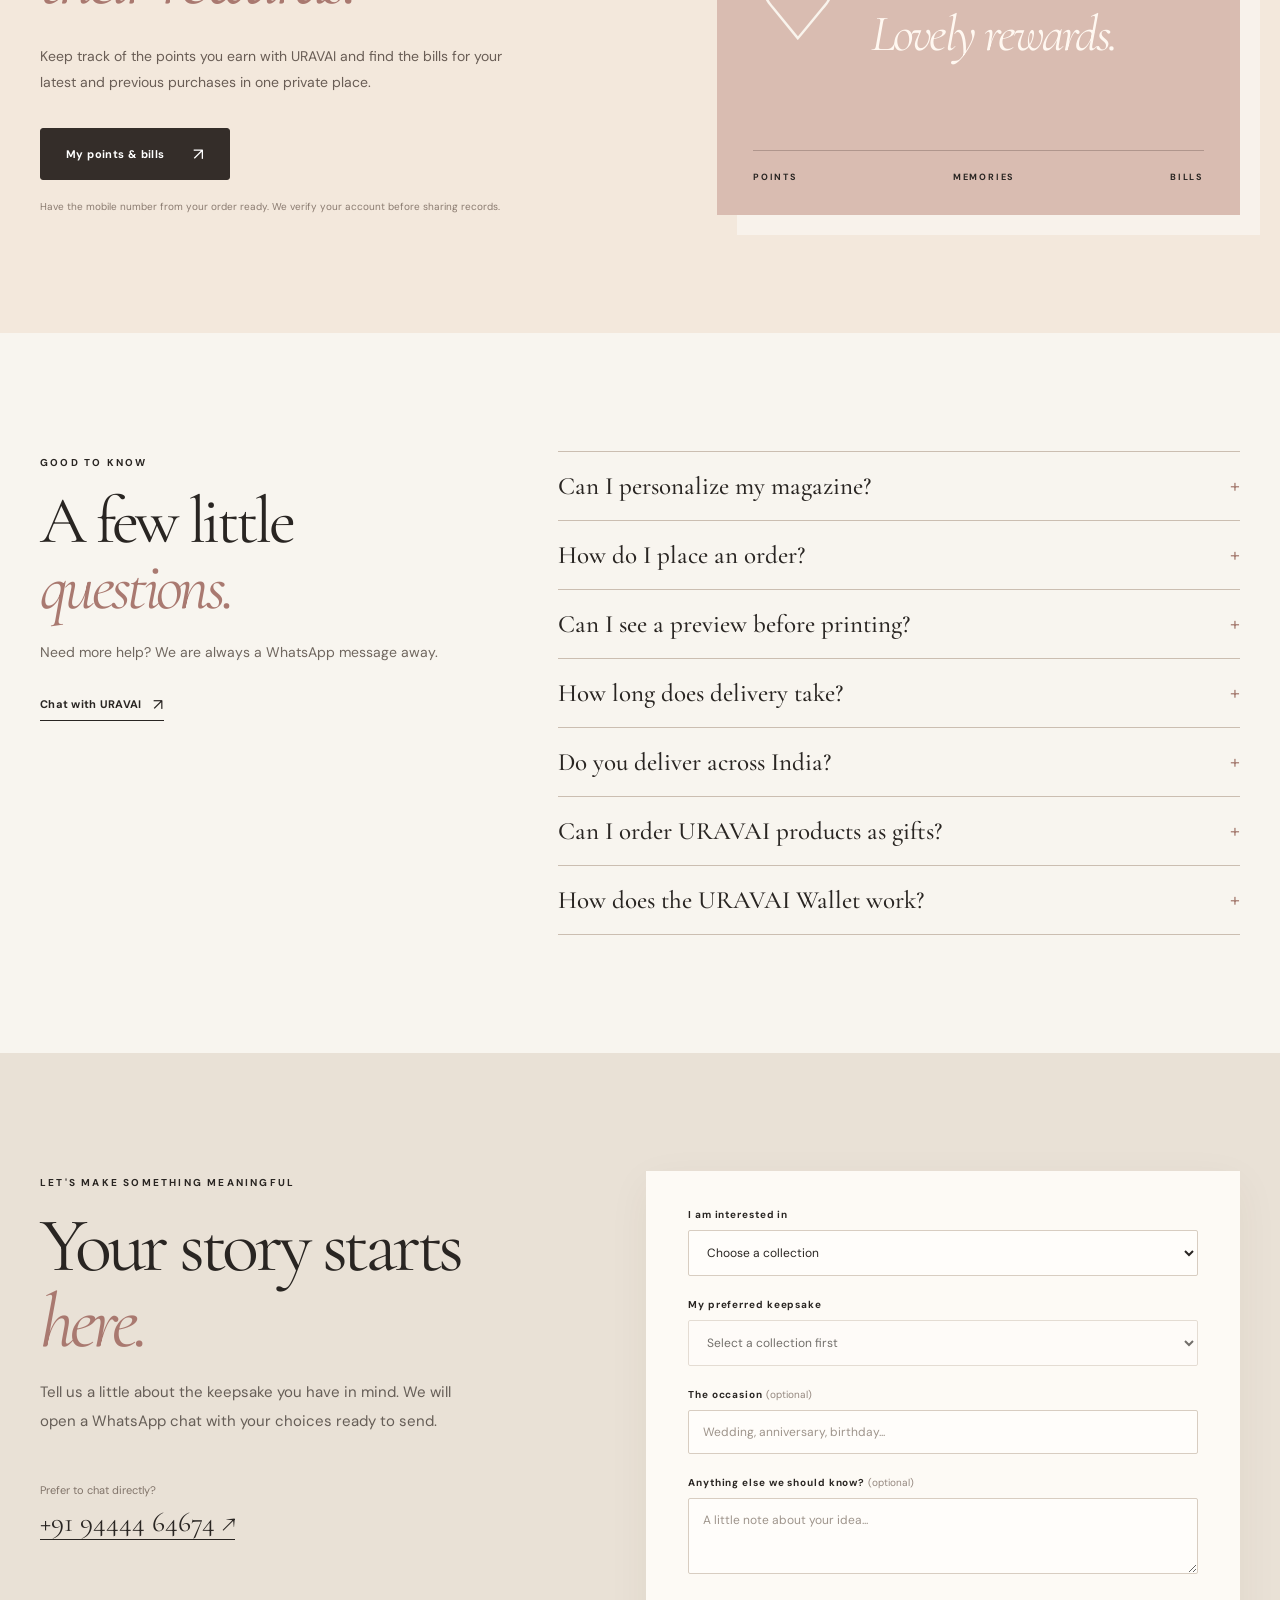
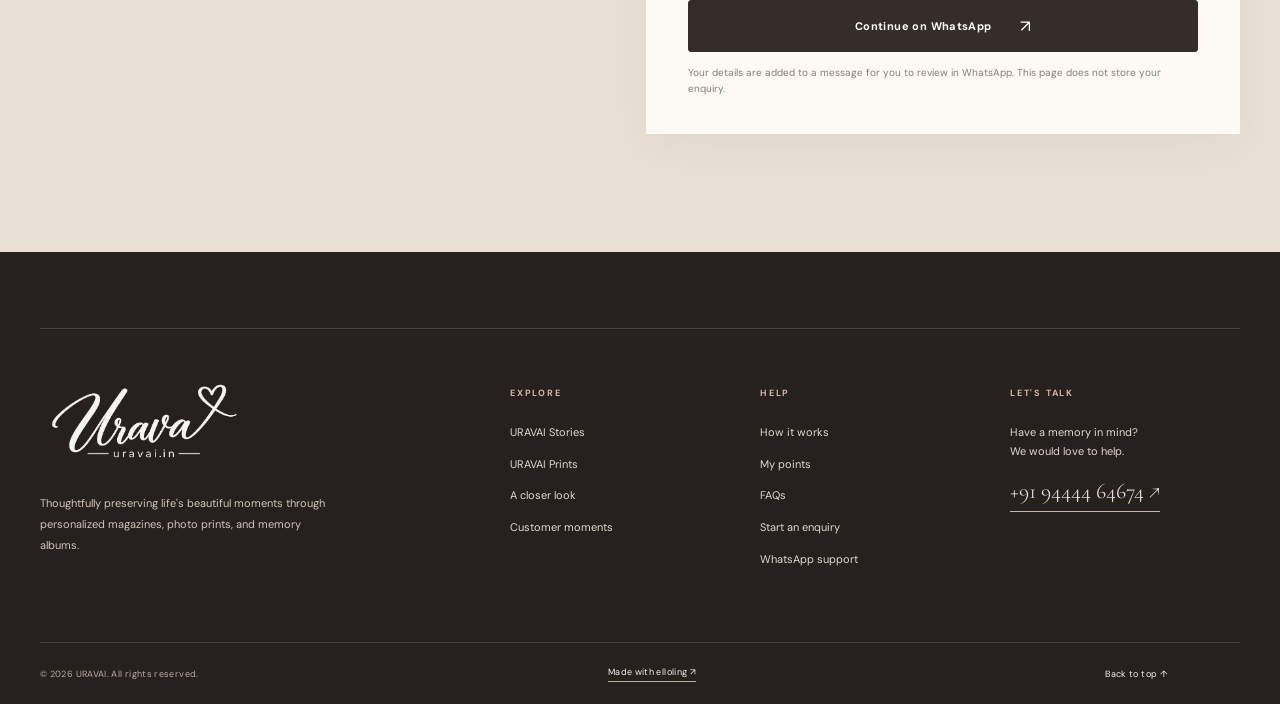
==== commit 5938335d: "Prepare protected loyalty points and bill portal" ====
--- a/index.html
+++ b/index.html
@@ -27,7 +27,7 @@
   <link rel="preconnect" href="https://fonts.googleapis.com">
   <link rel="preconnect" href="https://fonts.gstatic.com" crossorigin>
   <link href="https://fonts.googleapis.com/css2?family=Allura&family=Cormorant+Garamond:ital,wght@0,400;0,500;0,600;1,400;1,500&family=DM+Sans:wght@400;500;600;700&display=swap" rel="stylesheet">
-  <link rel="stylesheet" href="assets/styles.css?v=20261101c">
+  <link rel="stylesheet" href="assets/styles.css?v=20261101d">
   <script defer src="assets/site.js?v=20261101b"></script>
 </head>
 <body>
@@ -45,13 +45,13 @@
         <a href="stories.html">URAVAI Stories</a>
         <a href="prints.html">URAVAI Prints</a>
         <a href="#process">How it works</a>
-        <a href="#faq">FAQs</a>
+        <a href="account.html">My points</a><a href="#faq">FAQs</a>
       </nav>
       <a class="header-contact" href="#create">Create a keepsake <span aria-hidden="true">↗</span></a>
       <button class="menu-toggle" type="button" aria-label="Open menu" aria-expanded="false" aria-controls="mobile-nav"><span></span><span></span></button>
     </div>
     <nav class="mobile-nav" id="mobile-nav" aria-label="Mobile navigation" hidden>
-      <a href="#collections">Collections</a><a href="stories.html">URAVAI Stories</a><a href="prints.html">URAVAI Prints</a><a href="#process">How it works</a><a href="#faq">FAQs</a><a href="#create">Create a keepsake</a>
+      <a href="#collections">Collections</a><a href="stories.html">URAVAI Stories</a><a href="prints.html">URAVAI Prints</a><a href="#process">How it works</a><a href="account.html">My points</a><a href="#faq">FAQs</a><a href="#create">Create a keepsake</a>
     </nav>
   </header>
 
@@ -116,12 +116,14 @@
 
     <section class="reviews-section" aria-labelledby="reviews-title"><div class="container reviews-inner reveal"><span class="eyebrow">KIND WORDS, BEAUTIFUL MEMORIES</span><h2 id="reviews-title">The loveliest stories are <em>yours.</em></h2><p>We will share customer words here as soon as we have their reviews and permission. Have a URAVAI keepsake you love? We would be delighted to hear about it.</p><a class="text-link" data-whatsapp="review" href="#contact">Tell us your story <span aria-hidden="true">↗</span></a></div></section>
 
+    <section class="rewards-section section" id="rewards" aria-labelledby="rewards-title"><div class="container rewards-layout"><div class="rewards-copy reveal"><span class="eyebrow">A LITTLE THANK YOU FROM US</span><h2 id="rewards-title">Your moments have <em>their rewards.</em></h2><p>Keep track of the points you earn with URAVAI and find the bills for your latest and previous purchases in one private place.</p><a class="button button-dark" href="account.html">My points &amp; bills <span aria-hidden="true">↗</span></a><p class="rewards-note">Have the mobile number from your order ready. We verify your account before sharing records.</p></div><div class="rewards-art reveal" aria-hidden="true"><span class="rewards-art-top">URAVAI / YOUR KEEPSAKES</span><div class="rewards-art-center"><span class="rewards-art-mark">♡</span><strong>Little moments.<br><em>Lovely rewards.</em></strong></div><div class="rewards-art-bottom"><span>POINTS</span><span>MEMORIES</span><span>BILLS</span></div></div></div></section>
+
     <section class="faq-section section" id="faq" aria-labelledby="faq-title"><div class="container faq-layout"><div class="faq-intro reveal"><span class="eyebrow">GOOD TO KNOW</span><h2 id="faq-title">A few little <em>questions.</em></h2><p>Need more help? We are always a WhatsApp message away.</p><a class="text-link" data-whatsapp="general" href="#contact">Chat with URAVAI <span aria-hidden="true">↗</span></a></div><div class="faq-list reveal"><details><summary>Can I personalize my magazine?<span aria-hidden="true">+</span></summary><p>Yes. URAVAI Stories can be personalized with your photographs, names, dates, and personal story.</p></details><details><summary>How do I place an order?<span aria-hidden="true">+</span></summary><p>Choose your preferred keepsake and contact us on WhatsApp. We will walk you through the available options and your order.</p></details><details><summary>Can I see a preview before printing?<span aria-hidden="true">+</span></summary><p>Message us about your chosen product and we will confirm the current preview and revision process before you place an order.</p></details><details><summary>How long does delivery take?<span aria-hidden="true">+</span></summary><p>Production and delivery depend on the product and destination. We will confirm an estimate with you during your enquiry.</p></details><details><summary>Do you deliver across India?<span aria-hidden="true">+</span></summary><p>Send us your delivery location on WhatsApp and we will confirm availability and charges.</p></details><details><summary>Can I order URAVAI products as gifts?<span aria-hidden="true">+</span></summary><p>Absolutely. Our personalized keepsakes are made for weddings, anniversaries, birthdays, and other meaningful occasions.</p></details><details><summary>How does the URAVAI Wallet work?<span aria-hidden="true">+</span></summary><p>Ask us for the current URAVAI Rewards policy and eligible wallet benefits before you order.</p></details></div></div></section>
 
     <section class="create-section section" id="create" aria-labelledby="create-title"><div class="container create-layout"><div class="create-intro reveal"><span class="eyebrow">LET'S MAKE SOMETHING MEANINGFUL</span><h2 id="create-title">Your story starts <em>here.</em></h2><p>Tell us a little about the keepsake you have in mind. We will open a WhatsApp chat with your choices ready to send.</p><div class="contact-line"><span>Prefer to chat directly?</span><a href="https://wa.me/919444464674" target="_blank" rel="noopener noreferrer">+91 94444 64674 ↗</a></div></div><form class="enquiry-form reveal" id="enquiry-form"><div class="form-field"><label for="collection">I am interested in</label><select id="collection" name="collection" required><option value="">Choose a collection</option><option value="Stories">URAVAI Stories</option><option value="Prints">URAVAI Prints</option></select></div><div class="form-field"><label for="product">My preferred keepsake</label><select id="product" name="product" required disabled><option value="">Select a collection first</option></select></div><div class="form-field"><label for="occasion">The occasion <span>(optional)</span></label><input id="occasion" name="occasion" type="text" maxlength="80" placeholder="Wedding, anniversary, birthday..."></div><div class="form-field"><label for="message">Anything else we should know? <span>(optional)</span></label><textarea id="message" name="message" rows="3" maxlength="400" placeholder="A little note about your idea..."></textarea></div><button class="button button-dark form-submit" type="submit">Continue on WhatsApp <span aria-hidden="true">↗</span></button><p class="form-note">Your details are added to a message for you to review in WhatsApp. This page does not store your enquiry.</p></form></div></section>
   </main>
 
-  <footer class="site-footer" id="contact"><div class="container footer-top"><div class="footer-brand"><a class="brand" href="#top" aria-label="URAVAI home"><img class="brand-logo-image" src="assets/urava-logo-transparent.png" alt="" loading="eager"><span class="brand-script">Uravai<span class="brand-heart" aria-hidden="true">♡</span></span><span class="brand-tagline">MOMENTS MADE TANGIBLE</span></a><p>Thoughtfully preserving life's beautiful moments through personalized magazines, photo prints, and memory albums.</p></div><div class="footer-col"><h3>Explore</h3><a href="stories.html">URAVAI Stories</a><a href="prints.html">URAVAI Prints</a><a href="#journal">A closer look</a><a href="#memories">Customer moments</a></div><div class="footer-col"><h3>Help</h3><a href="#process">How it works</a><a href="#faq">FAQs</a><a href="#create">Start an enquiry</a><a data-whatsapp="general" href="https://wa.me/919444464674">WhatsApp support</a></div><div class="footer-col footer-contact"><h3>Let's talk</h3><p>Have a memory in mind?<br>We would love to help.</p><a class="footer-whatsapp" href="https://wa.me/919444464674" target="_blank" rel="noopener noreferrer">+91 94444 64674 ↗</a></div></div><div class="container footer-bottom"><span>© 2026 URAVAI. All rights reserved.</span><a class="maker-credit" href="https://elloling-india.github.io/Website/" target="_blank" rel="noopener noreferrer">Made with elloling ↗</a><a href="#top">Back to top ↑</a></div></footer>
+  <footer class="site-footer" id="contact"><div class="container footer-top"><div class="footer-brand"><a class="brand" href="#top" aria-label="URAVAI home"><img class="brand-logo-image" src="assets/urava-logo-transparent.png" alt="" loading="eager"><span class="brand-script">Uravai<span class="brand-heart" aria-hidden="true">♡</span></span><span class="brand-tagline">MOMENTS MADE TANGIBLE</span></a><p>Thoughtfully preserving life's beautiful moments through personalized magazines, photo prints, and memory albums.</p></div><div class="footer-col"><h3>Explore</h3><a href="stories.html">URAVAI Stories</a><a href="prints.html">URAVAI Prints</a><a href="#journal">A closer look</a><a href="#memories">Customer moments</a></div><div class="footer-col"><h3>Help</h3><a href="#process">How it works</a><a href="account.html">My points</a><a href="#faq">FAQs</a><a href="#create">Start an enquiry</a><a data-whatsapp="general" href="https://wa.me/919444464674">WhatsApp support</a></div><div class="footer-col footer-contact"><h3>Let's talk</h3><p>Have a memory in mind?<br>We would love to help.</p><a class="footer-whatsapp" href="https://wa.me/919444464674" target="_blank" rel="noopener noreferrer">+91 94444 64674 ↗</a></div></div><div class="container footer-bottom"><span>© 2026 URAVAI. All rights reserved.</span><a class="maker-credit" href="https://elloling-india.github.io/Website/" target="_blank" rel="noopener noreferrer">Made with elloling ↗</a><a href="#top">Back to top ↑</a></div></footer>
 
   <a class="whatsapp-float" data-whatsapp="general" href="https://wa.me/919444464674" target="_blank" rel="noopener noreferrer" aria-label="Chat with URAVAI on WhatsApp"><svg viewBox="0 0 32 32" aria-hidden="true"><path fill="currentColor" d="M16 .8A15.1 15.1 0 0 0 2.9 23.4L.8 31.2l8-2.1A15.2 15.2 0 1 0 16 .8Zm0 27.5a12.3 12.3 0 0 1-6.3-1.7l-.5-.3-4.7 1.2 1.3-4.6-.3-.5A12.4 12.4 0 1 1 16 28.3Zm6.8-9.3c-.4-.2-2.2-1.1-2.6-1.2-.3-.1-.6-.2-.8.2-.3.4-1 1.2-1.2 1.4-.2.3-.4.3-.8.1-.4-.2-1.6-.6-3-1.9-1.1-1-1.9-2.2-2.1-2.6-.2-.4 0-.6.2-.8l.6-.7c.2-.2.3-.4.4-.6.1-.2.1-.5 0-.7l-1.2-2.9c-.3-.7-.6-.6-.8-.6h-.7c-.3 0-.7.1-1 .5s-1.3 1.3-1.3 3.1 1.4 3.5c.2.5 2.7 4.2 6.6 5.9.9.4 1.6.6 2.2.7.9.1 1.7.1 2.4-.2.7-.3 2.2-1 2.5-2 .3-1 .3-1.8.2-2-.1-.2-.3-.3-.7-.5Z"/></svg></a>
   <a class="mobile-sticky" href="#create">Create your keepsake <span aria-hidden="true">↗</span></a>
--- a/assets/styles.css
+++ b/assets/styles.css
@@ -24,3 +24,6 @@
 
 .site-footer{background:#26211e}.footer-top{border-top:1px solid rgba(255,255,255,.14);padding-top:52px}.footer-brand p{color:#d2c5ba}.footer-col h3{color:#d5b5aa}.footer-col a:hover{color:#fff}.footer-bottom{border-top-color:rgba(255,255,255,.14)}
 .footer-bottom a[href='#top']{margin-right:72px}
+.rewards-section{background:#f3e8dc}.rewards-layout{display:grid;grid-template-columns:1fr .9fr;align-items:center;gap:8%}.rewards-copy h2{max-width:690px;font-size:clamp(60px,6vw,90px);margin:20px 0 26px}.rewards-copy>p:not(.rewards-note){max-width:490px;color:#695d55;font-size:14px;line-height:1.9;margin-bottom:32px}.rewards-note{font-size:10px;color:#8a7b70;line-height:1.7;margin:18px 0 0}.rewards-art{min-height:390px;background:#d9bcb1;display:flex;flex-direction:column;justify-content:space-between;padding:32px 36px;box-shadow:20px 20px 0 rgba(255,255,255,.42)}.rewards-art-top,.rewards-art-bottom{font-size:9px;font-weight:700;letter-spacing:.2em}.rewards-art-center{display:flex;align-items:center;gap:28px}.rewards-art-mark{font-family:var(--serif);font-size:100px;line-height:1;color:#f9f4ed}.rewards-art-center strong{font-family:var(--serif);font-size:clamp(39px,4vw,60px);font-weight:400;letter-spacing:-.05em;line-height:1}.rewards-art-center em{font-weight:400;color:#fff8f1}.rewards-art-bottom{display:flex;justify-content:space-between;border-top:1px solid rgba(53,39,33,.25);padding-top:20px}
+@media(max-width:850px){.rewards-layout{grid-template-columns:1fr;gap:45px}.rewards-art{min-height:300px}.rewards-art-center{justify-content:center}}
+@media(max-width:700px){.rewards-copy h2{font-size:clamp(56px,14vw,78px)}.rewards-art{min-height:270px;padding:24px}.rewards-art-mark{font-size:70px}.rewards-art-center strong{font-size:42px}.rewards-art-bottom{font-size:7px}}
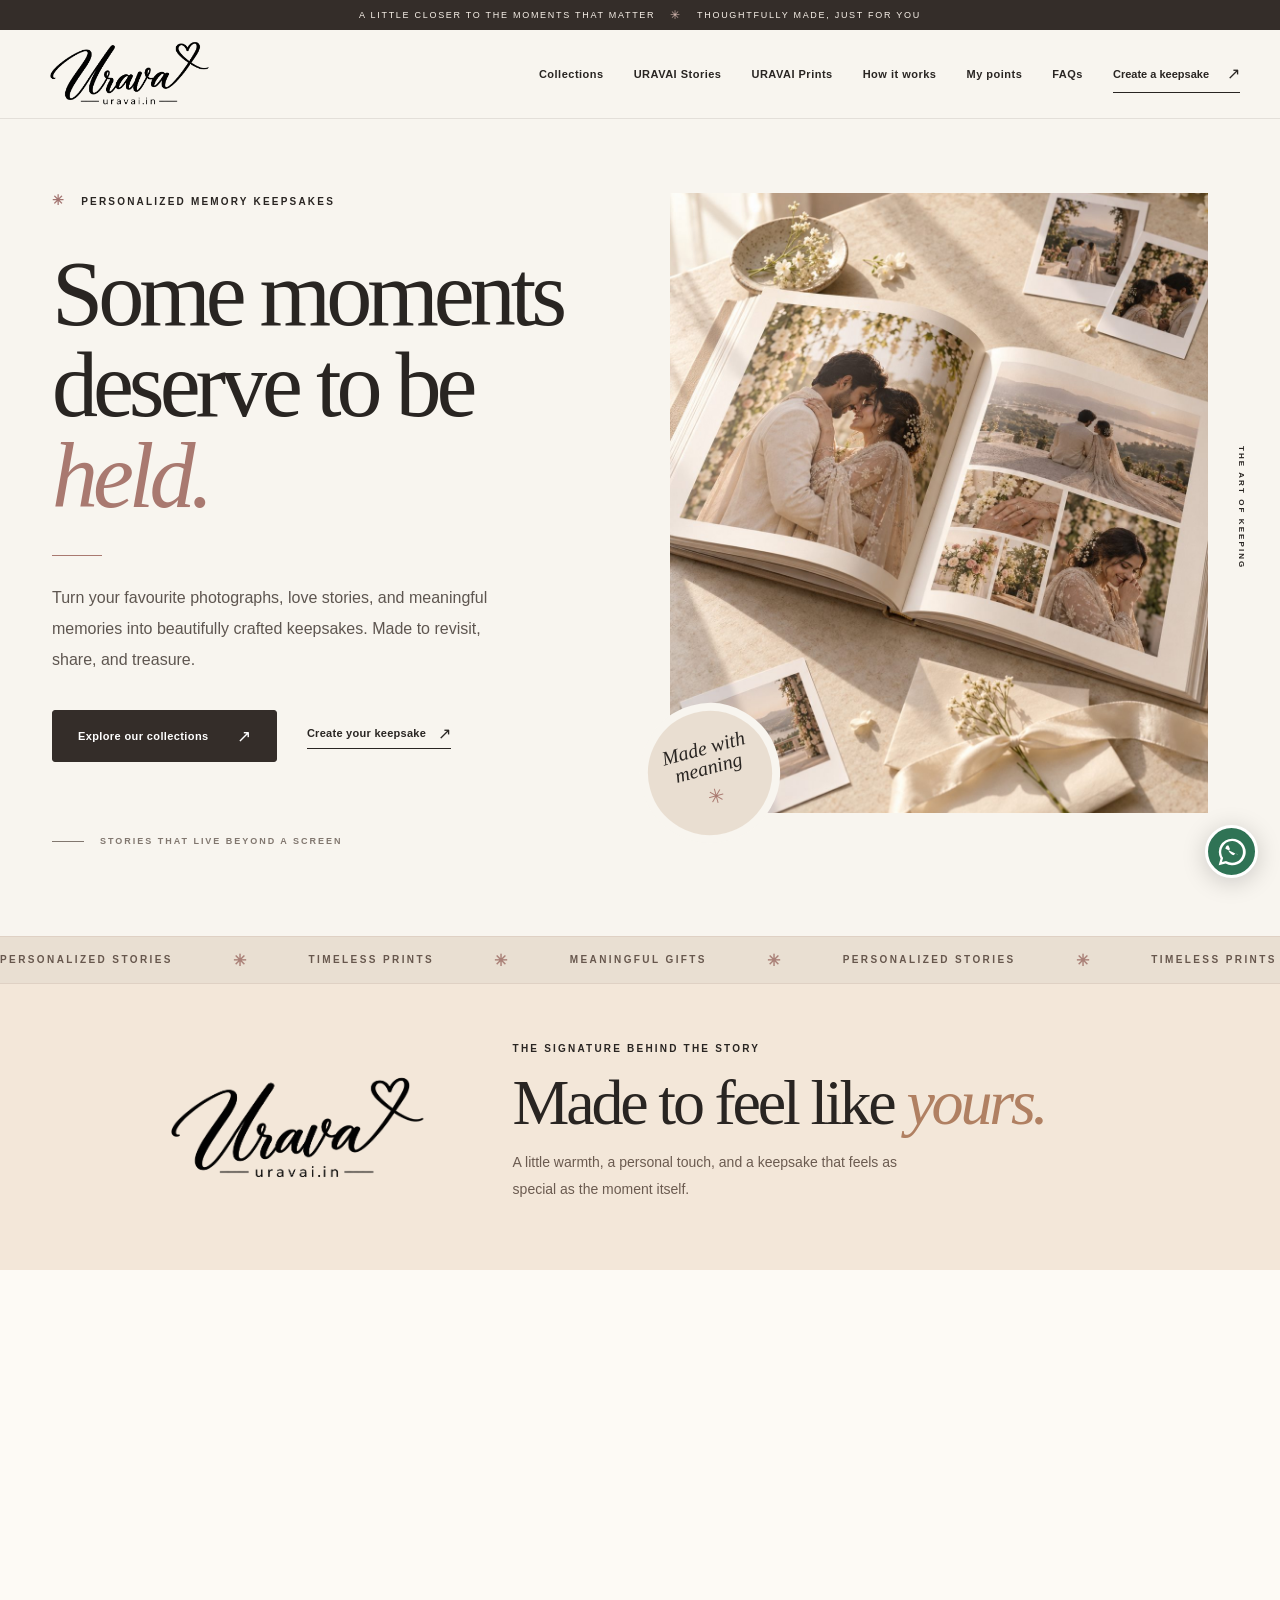
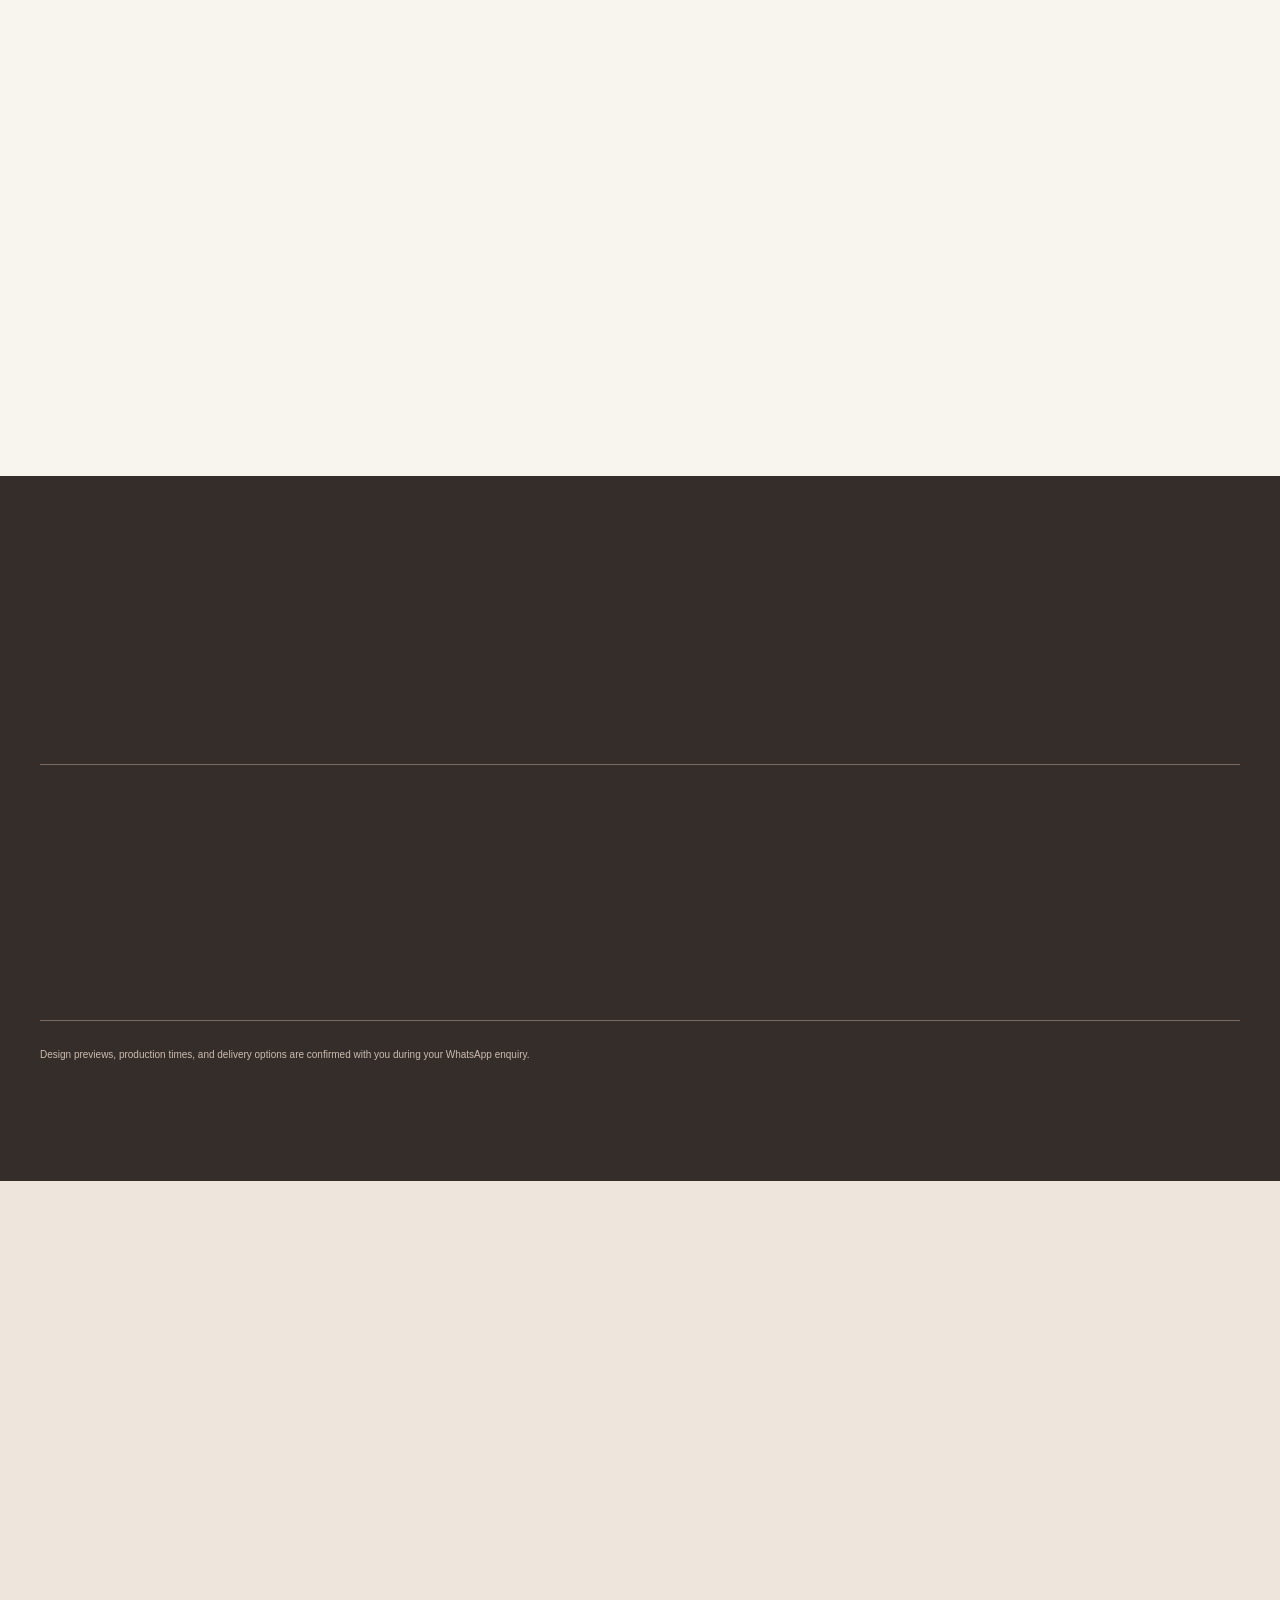
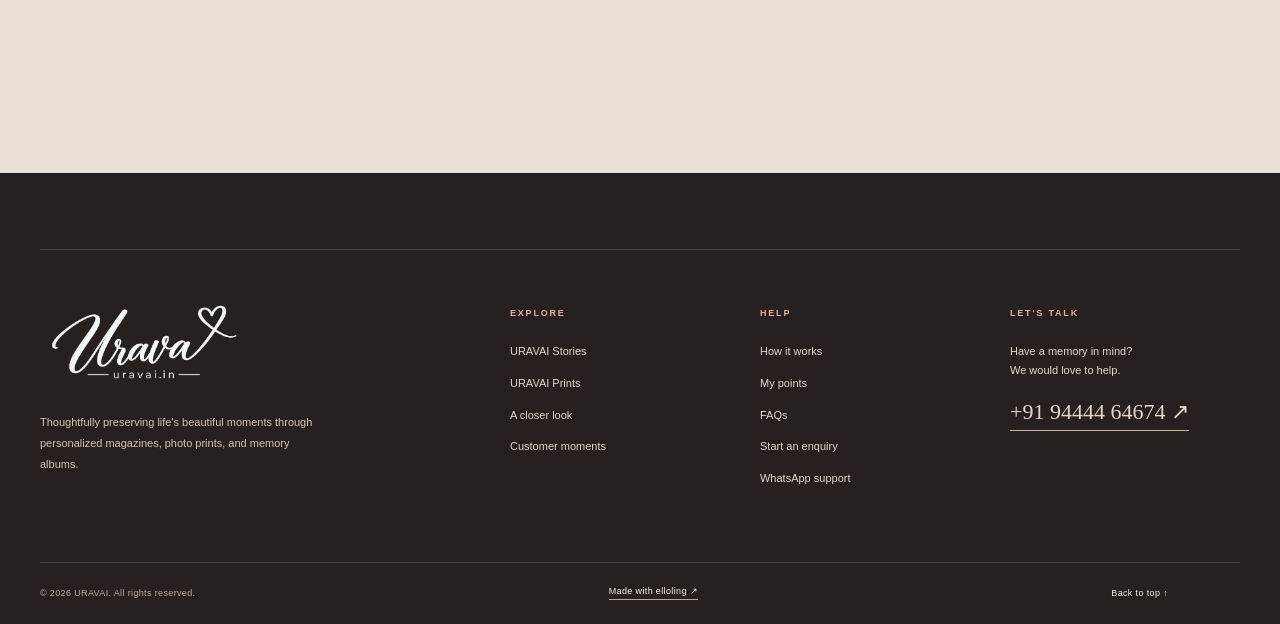
==== commit bf77b91f: "Harden loyalty access and improve order reliability" ====
--- a/index.html
+++ b/index.html
@@ -2,6 +2,8 @@
 <html lang="en-IN">
 <head>
   <meta charset="utf-8">
+  <meta http-equiv="Content-Security-Policy" content="default-src 'none'; script-src 'self' 'sha256-Q1YLrUh/A8K1sQsZnEjfhCuHTvRTSicxjydnRAF2iXk='; style-src 'self' https://fonts.googleapis.com; font-src https://fonts.gstatic.com; img-src 'self' data:; connect-src 'self' https://fonts.googleapis.com https://fonts.gstatic.com; base-uri 'none'; object-src 'none'; frame-src 'none'; worker-src 'none'; form-action 'none'">
+  <meta name="referrer" content="no-referrer">
   <meta name="viewport" content="width=device-width, initial-scale=1">
   <meta name="theme-color" content="#f8f5ef">
   <meta name="description" content="Create personalized photo magazines, Polaroid-style prints and memory albums with URAVAI. Turn your favourite moments into keepsakes you can hold.">
@@ -28,7 +30,7 @@
   <link rel="preconnect" href="https://fonts.gstatic.com" crossorigin>
   <link href="https://fonts.googleapis.com/css2?family=Allura&family=Cormorant+Garamond:ital,wght@0,400;0,500;0,600;1,400;1,500&family=DM+Sans:wght@400;500;600;700&display=swap" rel="stylesheet">
   <link rel="stylesheet" href="assets/styles.css?v=20261101d">
-  <script defer src="assets/site.js?v=20261101b"></script>
+  <script defer src="assets/site.js?v=20261103"></script>
 </head>
 <body>
   <a class="skip-link" href="#main">Skip to content</a>
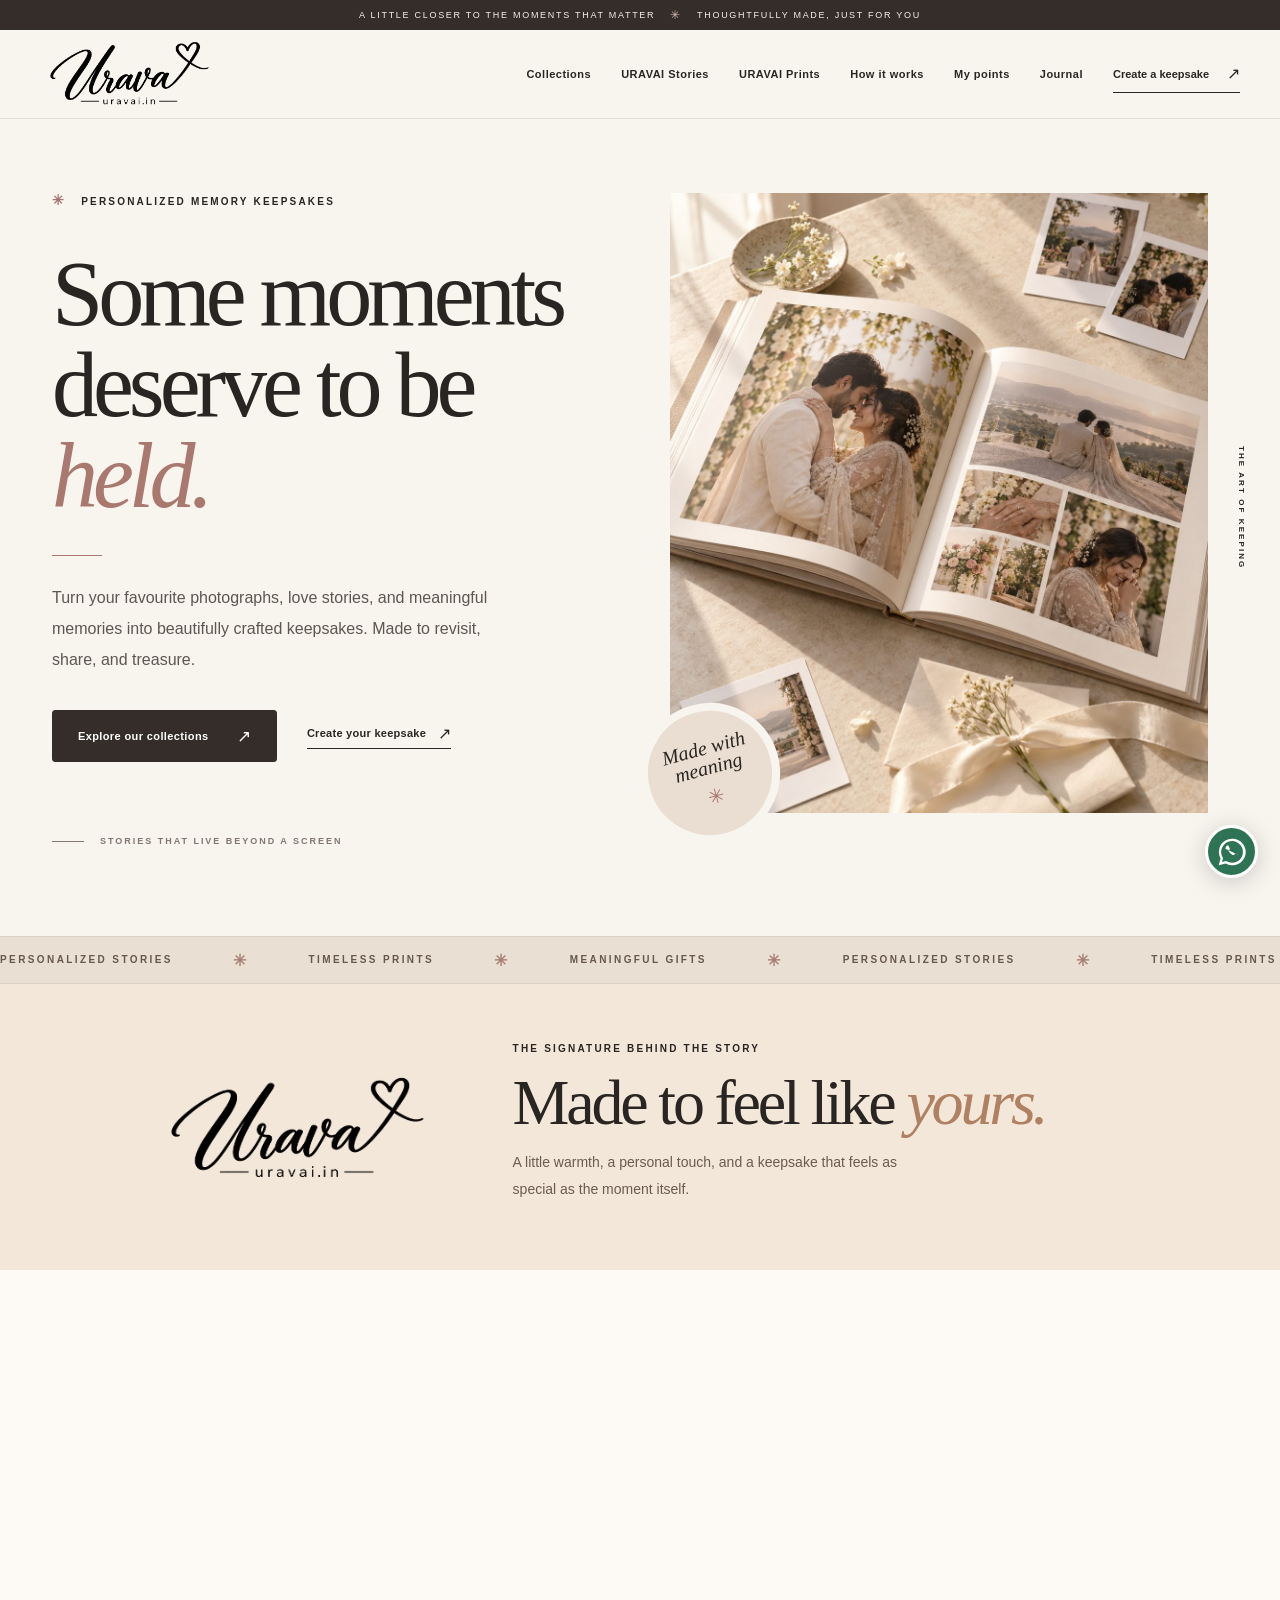
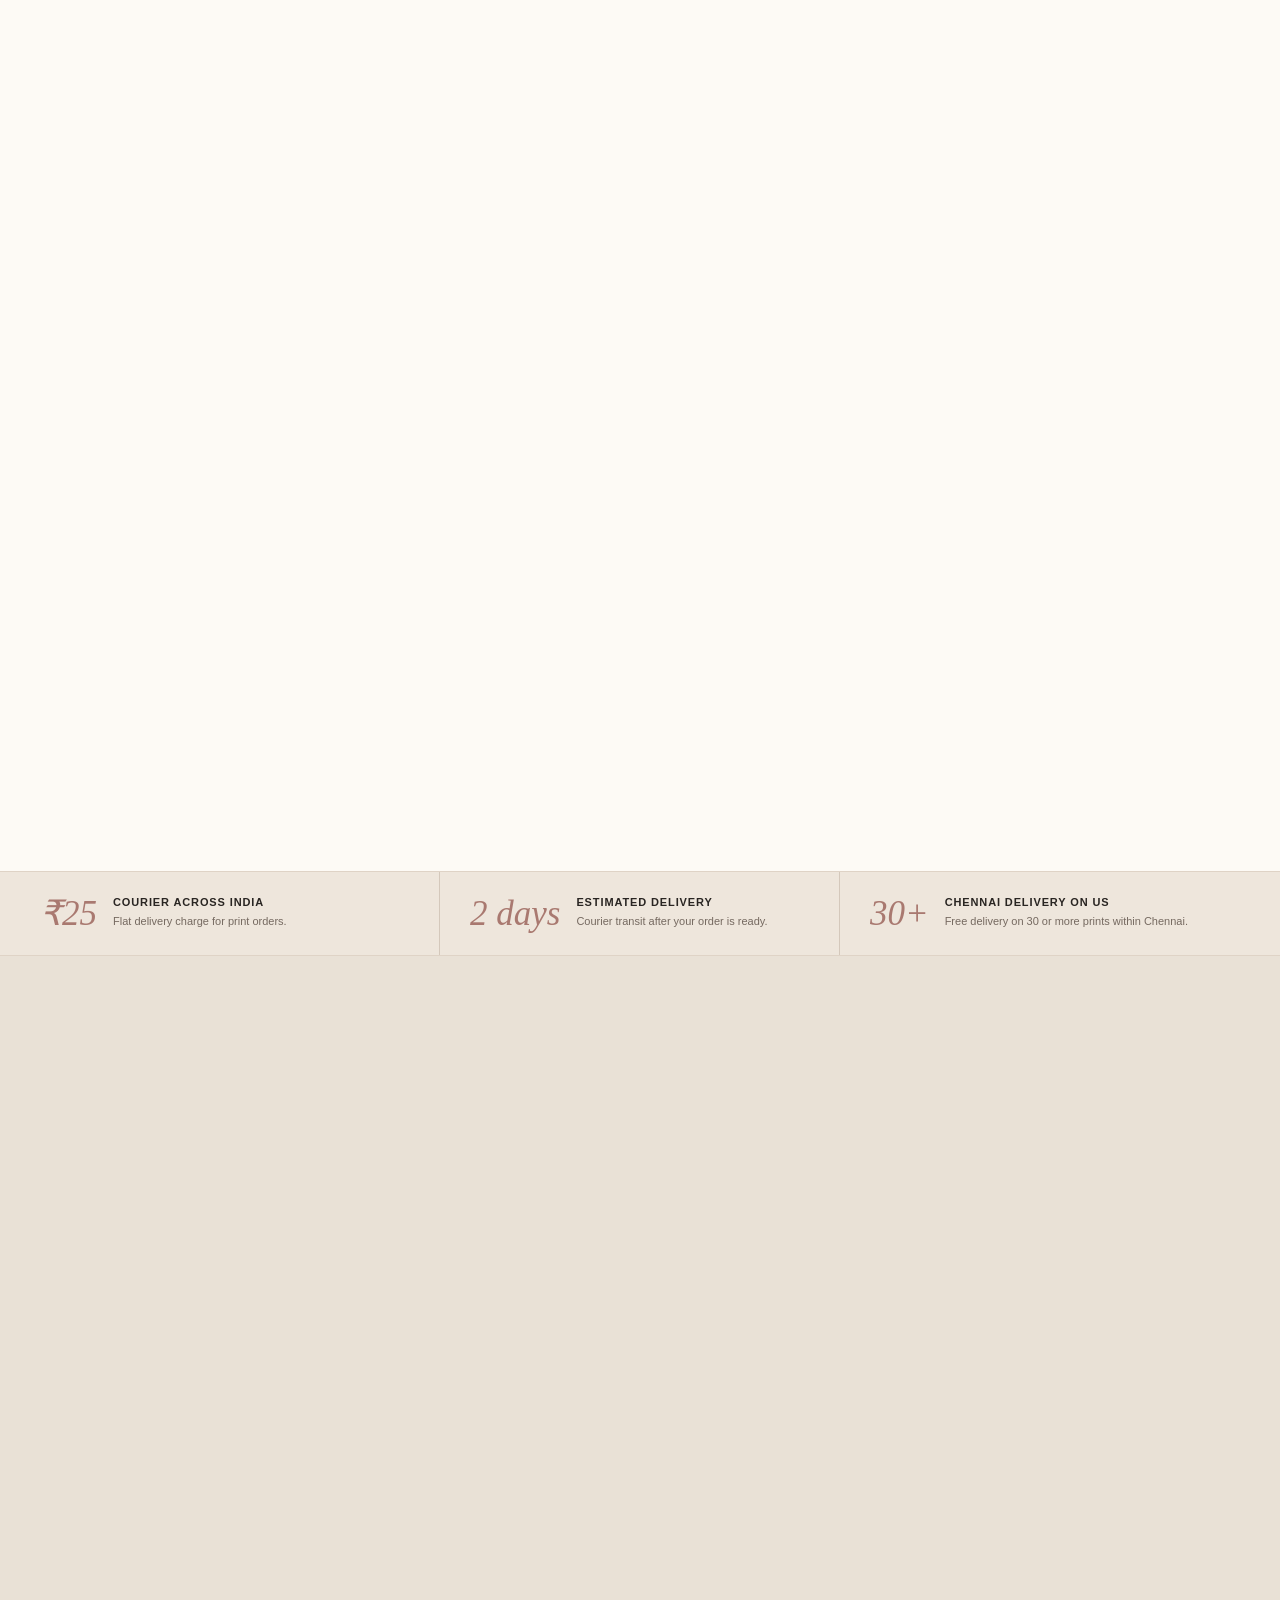
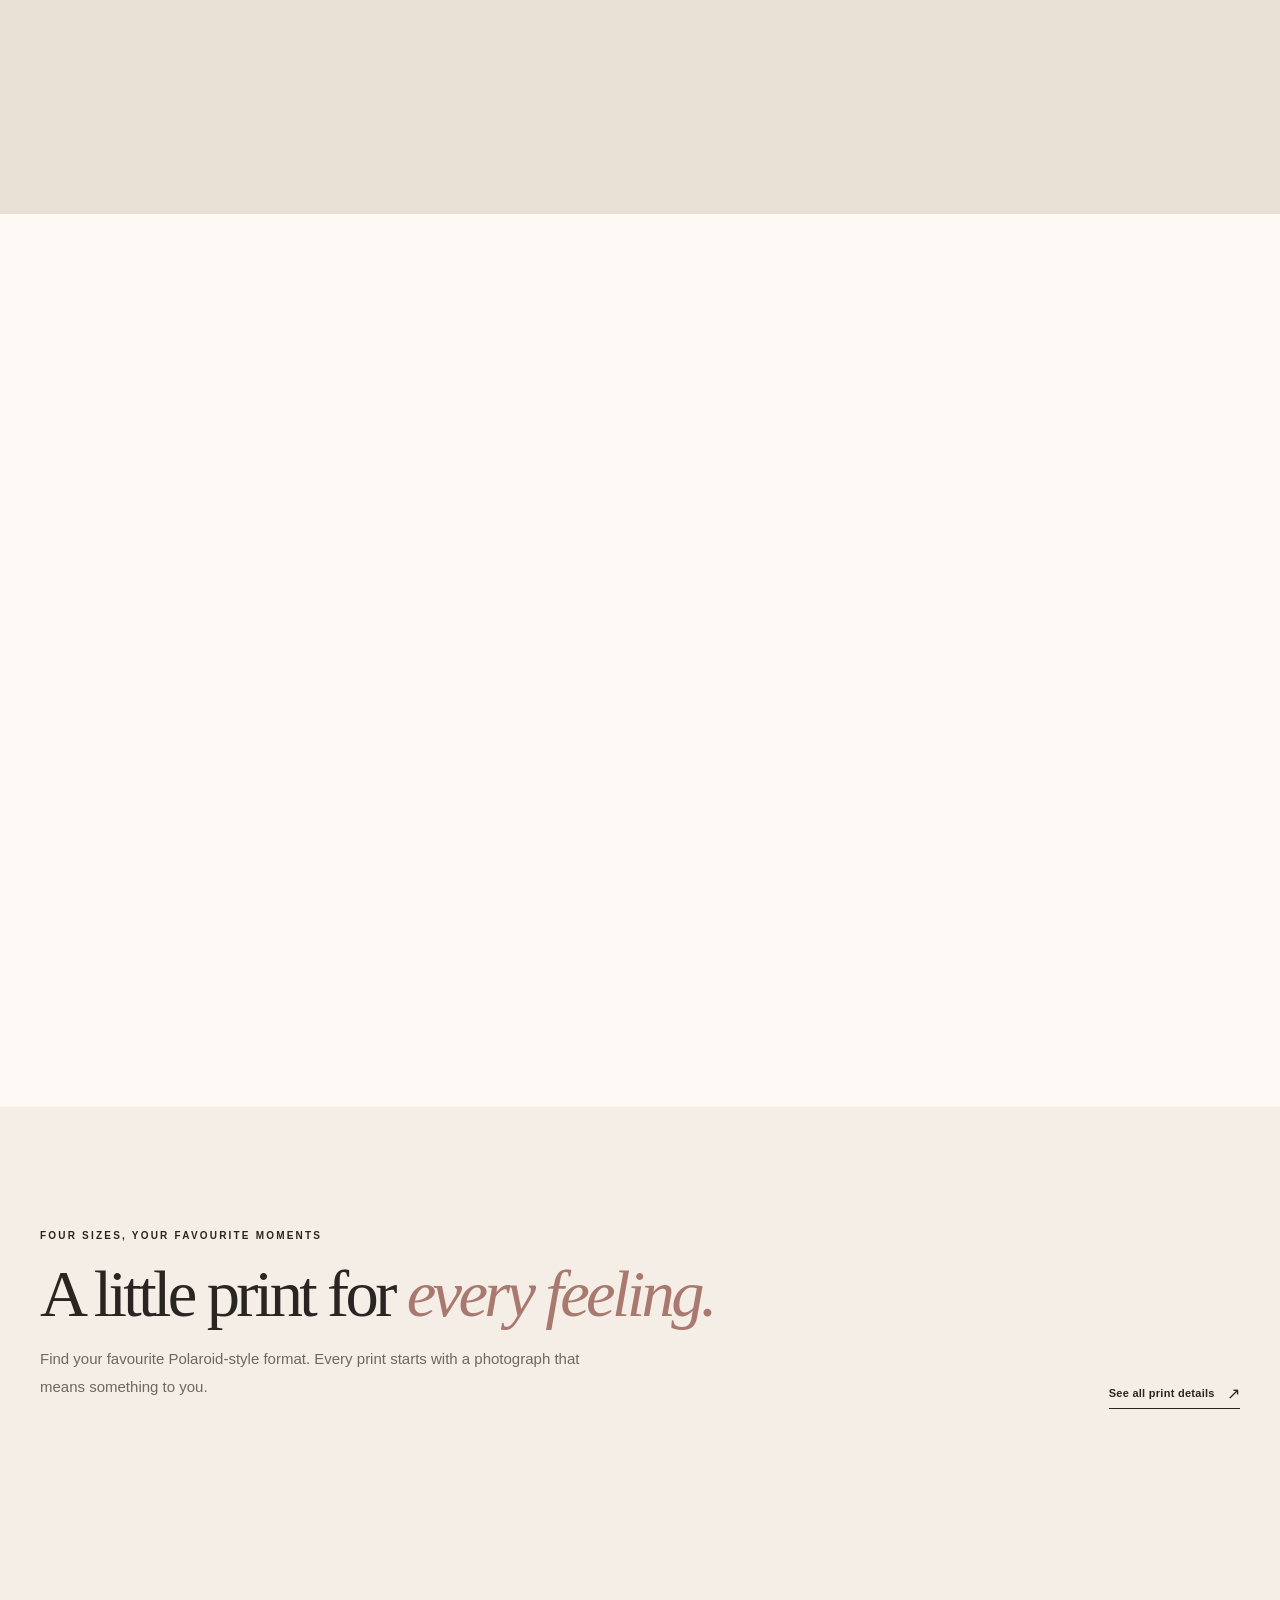
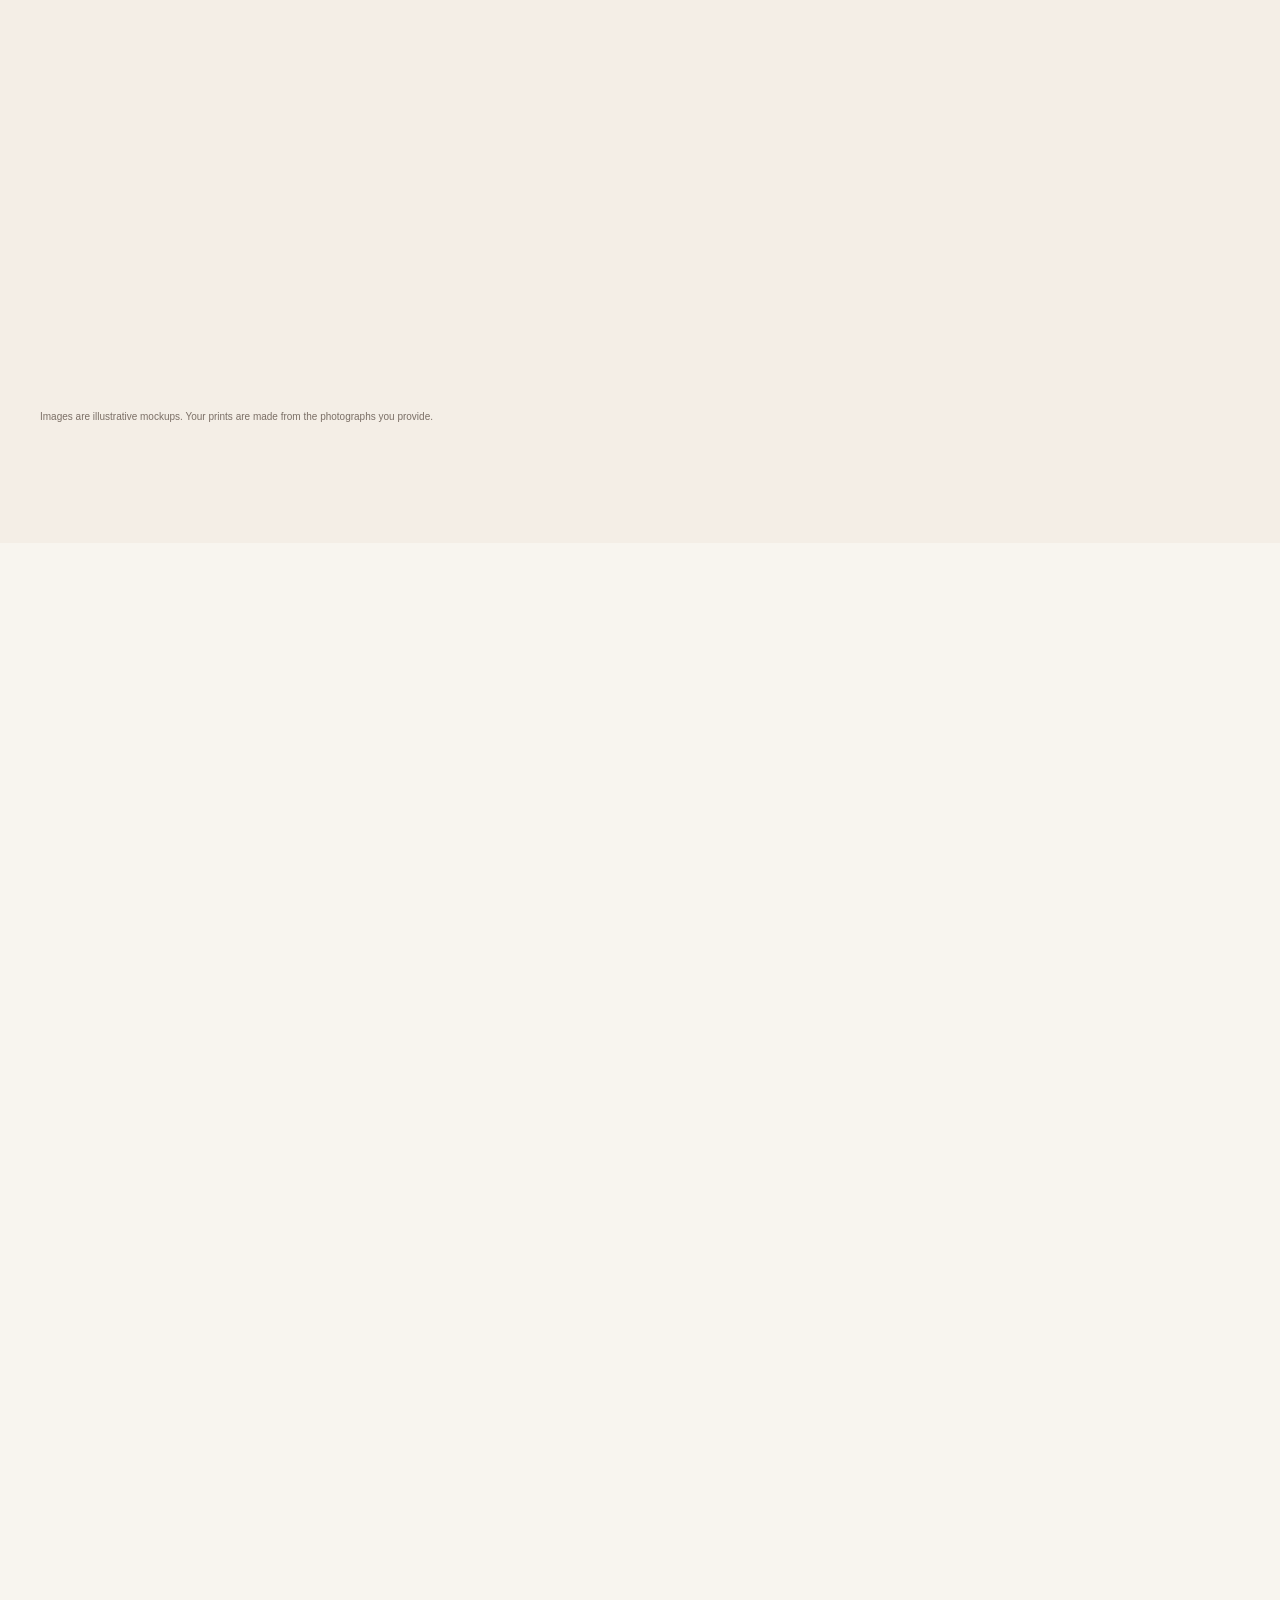
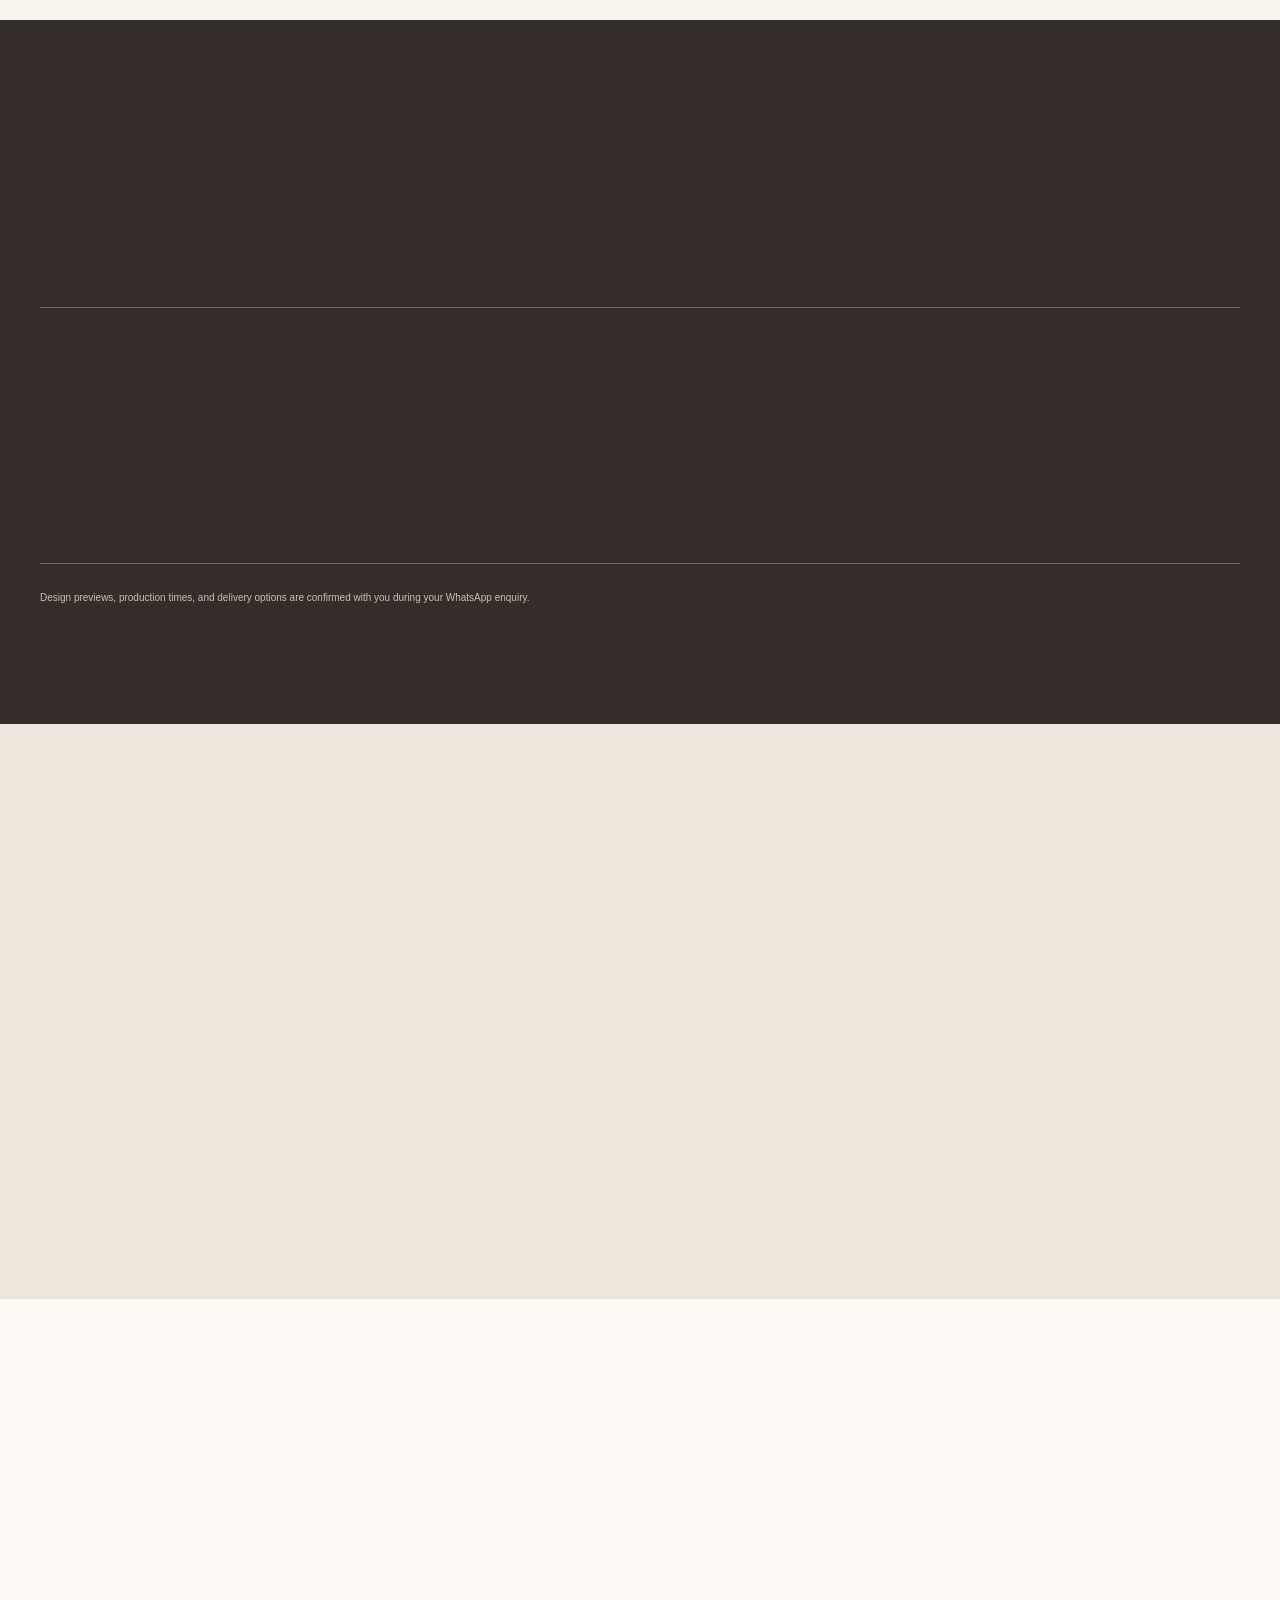
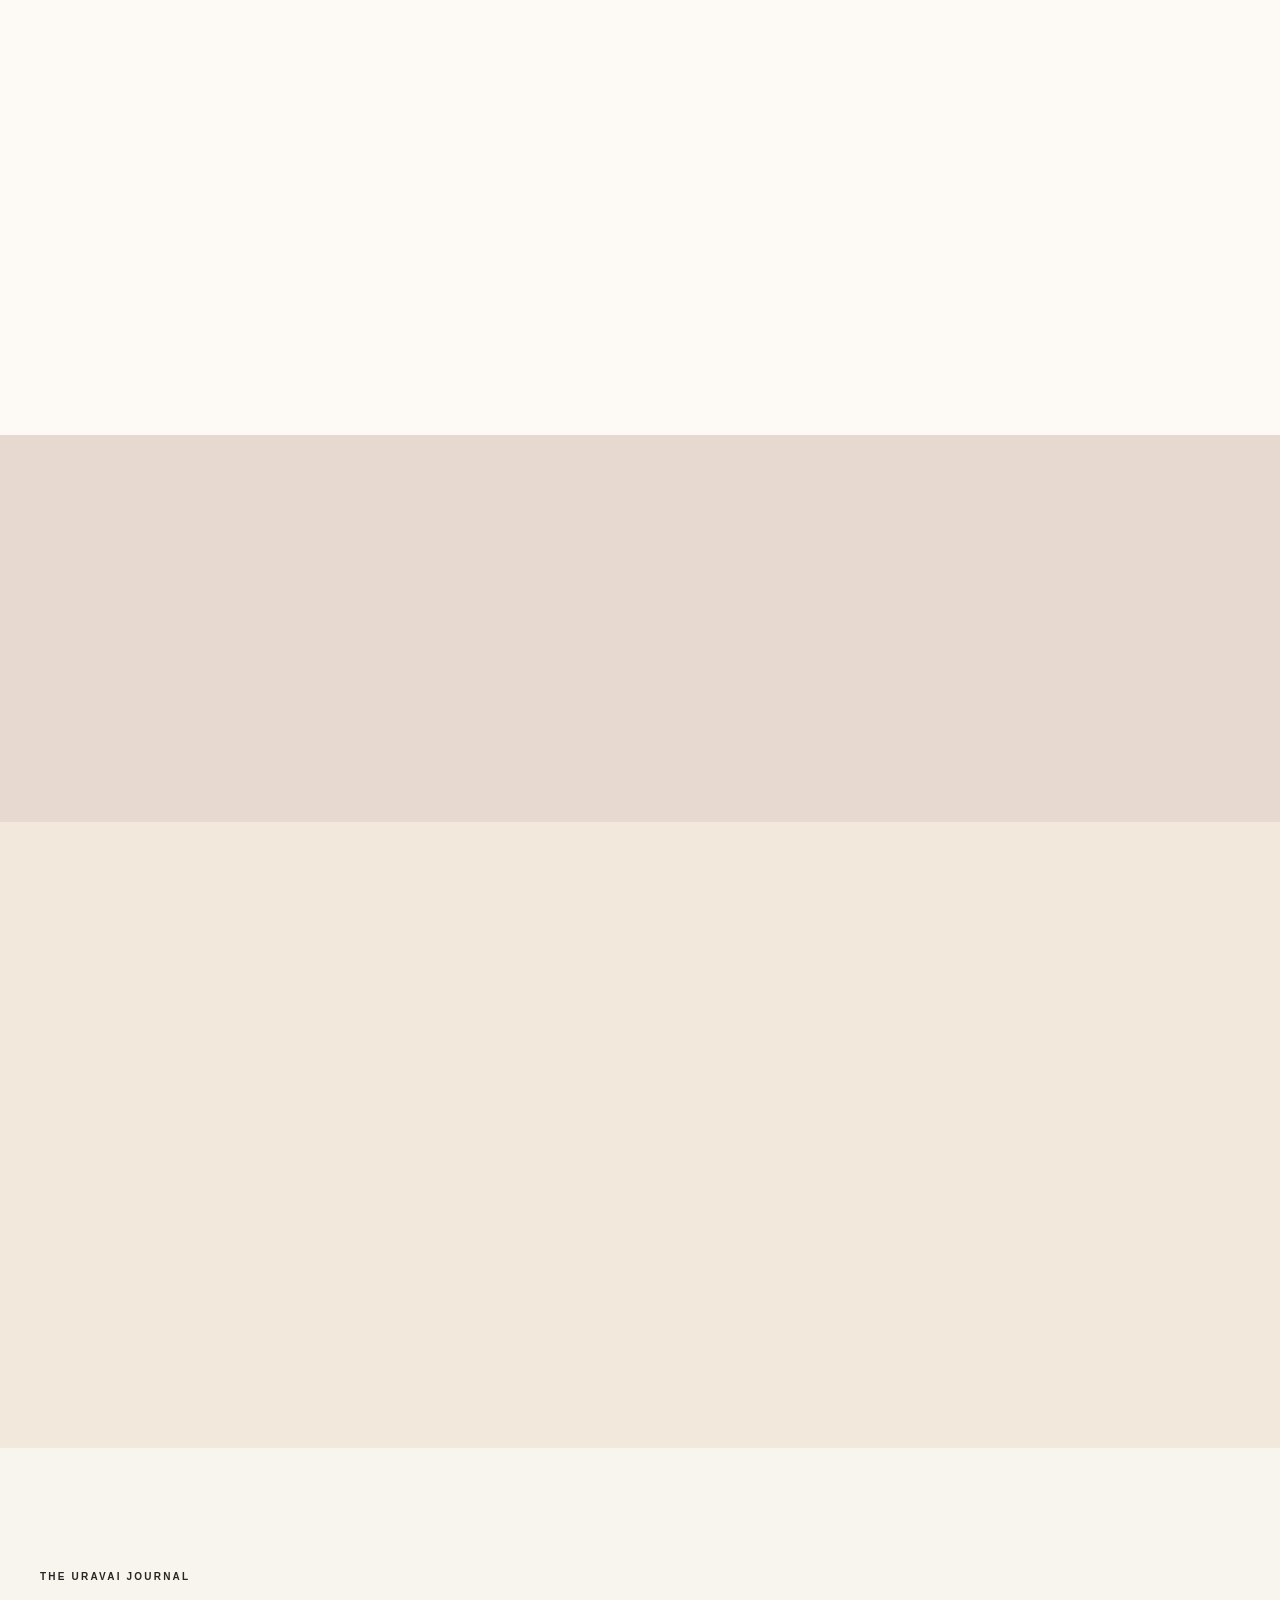
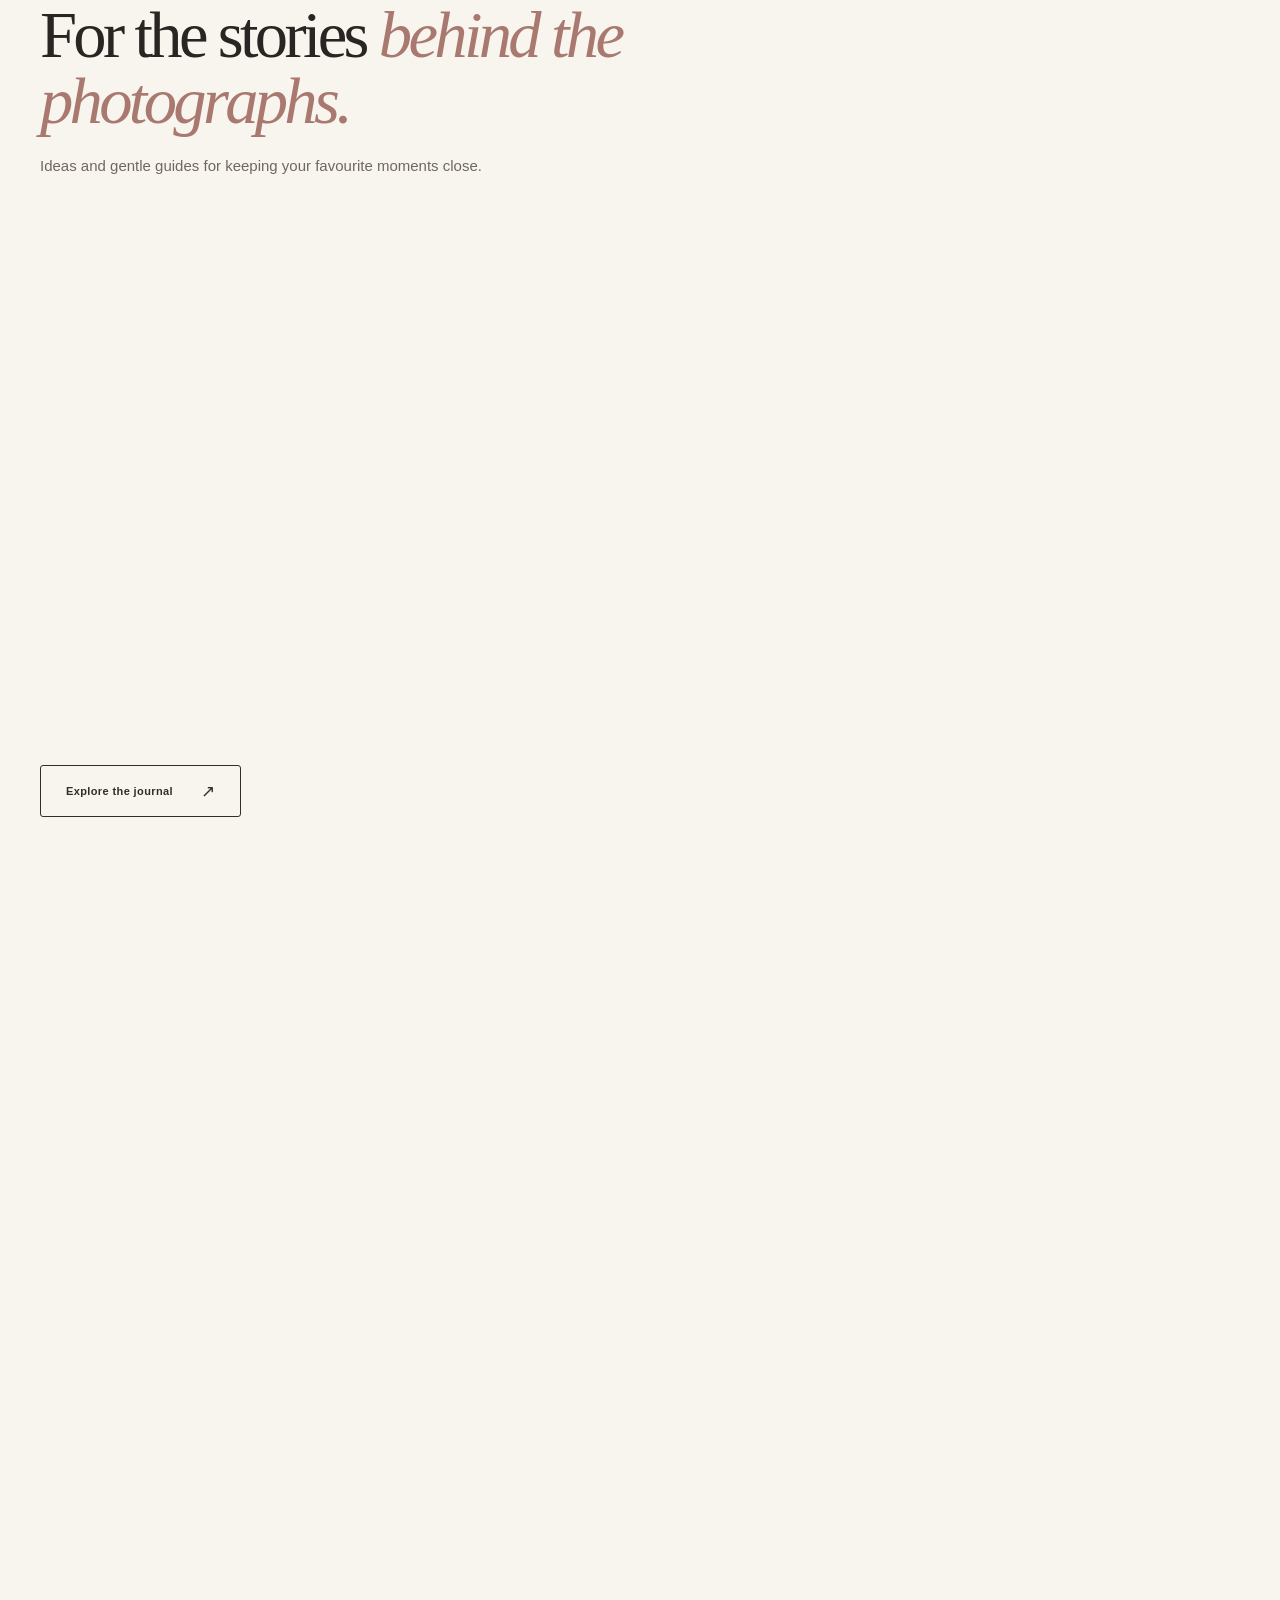
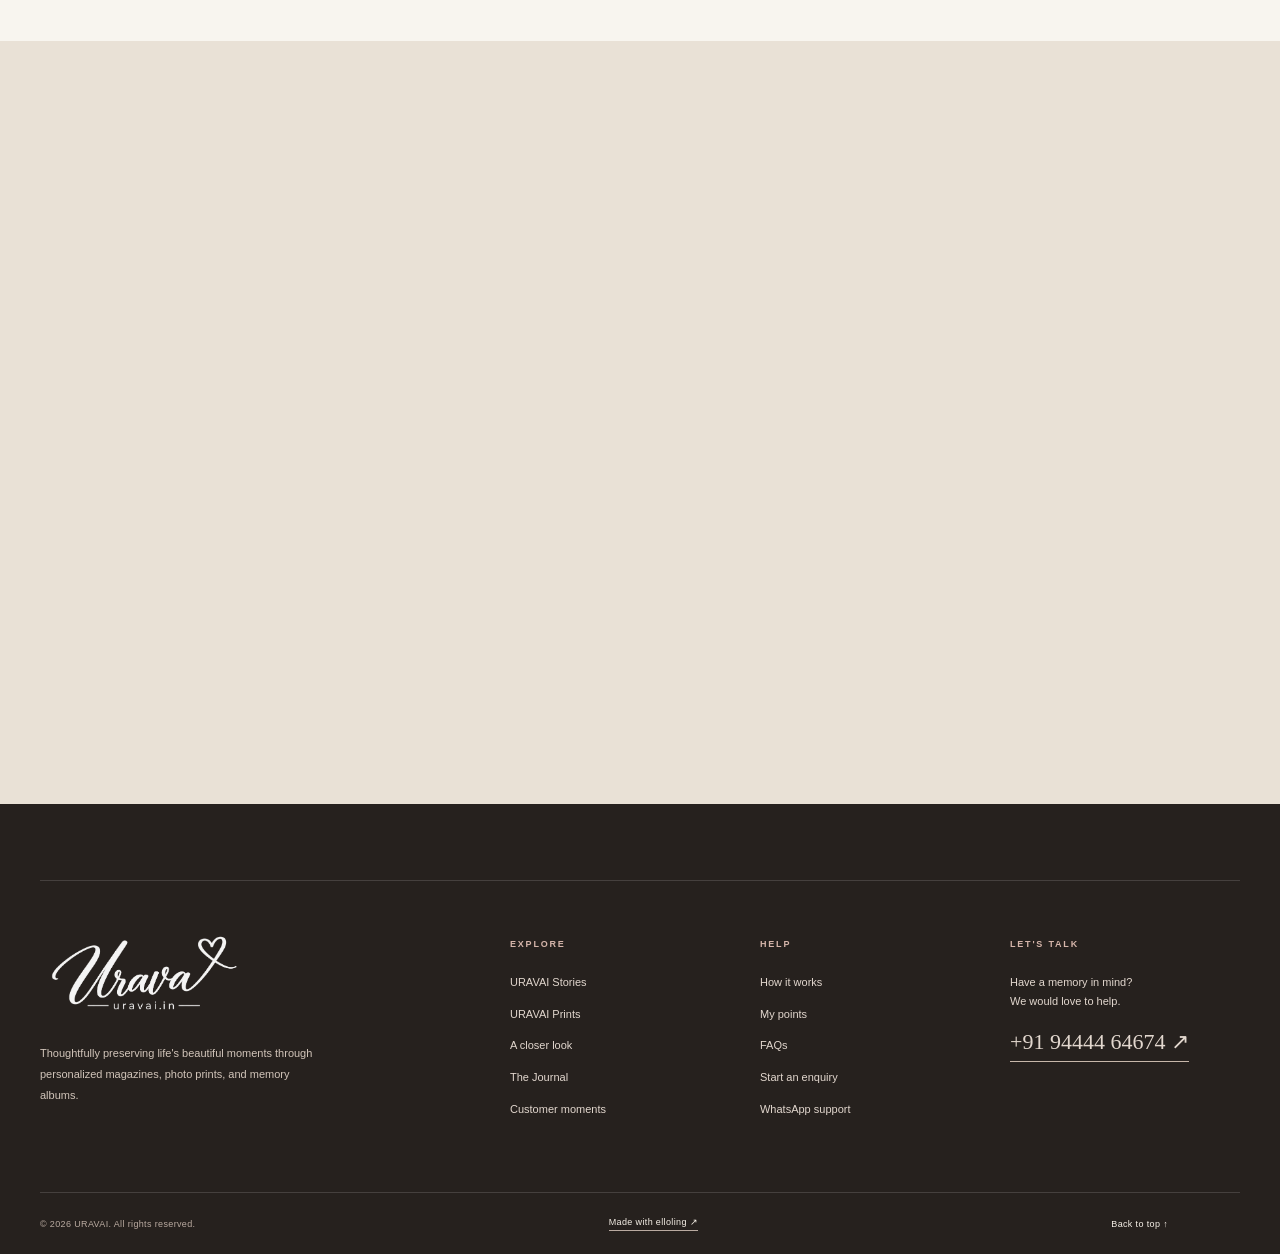
==== commit a20e66f5: "Add URAVAI print shop and journal pages" ====
--- a/index.html
+++ b/index.html
@@ -29,7 +29,7 @@
   <link rel="preconnect" href="https://fonts.googleapis.com">
   <link rel="preconnect" href="https://fonts.gstatic.com" crossorigin>
   <link href="https://fonts.googleapis.com/css2?family=Allura&family=Cormorant+Garamond:ital,wght@0,400;0,500;0,600;1,400;1,500&family=DM+Sans:wght@400;500;600;700&display=swap" rel="stylesheet">
-  <link rel="stylesheet" href="assets/styles.css?v=20261101d">
+  <link rel="stylesheet" href="assets/styles.css?v=20261101d"><link rel="stylesheet" href="assets/shop.css?v=20261103b">
   <script defer src="assets/site.js?v=20261103"></script>
 </head>
 <body>
@@ -47,13 +47,13 @@
         <a href="stories.html">URAVAI Stories</a>
         <a href="prints.html">URAVAI Prints</a>
         <a href="#process">How it works</a>
-        <a href="account.html">My points</a><a href="#faq">FAQs</a>
+        <a href="account.html">My points</a><a href="journal.html">Journal</a>
       </nav>
       <a class="header-contact" href="#create">Create a keepsake <span aria-hidden="true">↗</span></a>
       <button class="menu-toggle" type="button" aria-label="Open menu" aria-expanded="false" aria-controls="mobile-nav"><span></span><span></span></button>
     </div>
     <nav class="mobile-nav" id="mobile-nav" aria-label="Mobile navigation" hidden>
-      <a href="#collections">Collections</a><a href="stories.html">URAVAI Stories</a><a href="prints.html">URAVAI Prints</a><a href="#process">How it works</a><a href="account.html">My points</a><a href="#faq">FAQs</a><a href="#create">Create a keepsake</a>
+      <a href="#collections">Collections</a><a href="stories.html">URAVAI Stories</a><a href="prints.html">URAVAI Prints</a><a href="#process">How it works</a><a href="account.html">My points</a><a href="journal.html">Journal</a><a href="#create">Create a keepsake</a>
     </nav>
   </header>
 
@@ -94,6 +94,7 @@
       </div>
     </section>
 
+    <aside class="shop-promise" aria-label="URAVAI Prints delivery highlights"><div class="container shop-promise-inner"><div class="shop-promise-item"><span class="promise-mark">₹25</span><div><strong>Courier across India</strong><p>Flat delivery charge for print orders.</p></div></div><div class="shop-promise-item"><span class="promise-mark">2 days</span><div><strong>Estimated delivery</strong><p>Courier transit after your order is ready.</p></div></div><div class="shop-promise-item"><span class="promise-mark">30+</span><div><strong>Chennai delivery on us</strong><p>Free delivery on 30 or more prints within Chennai.</p></div></div></div></aside>
     <section class="story-band section" id="stories" aria-labelledby="stories-title">
       <div class="container story-layout">
         <div class="story-visual reveal"><img src="assets/reference-open-magazine.jpg" alt="Open photo magazine with a clean editorial photo layout" loading="lazy"><span class="photo-caption">A STORY WORTH TURNING THE PAGE FOR</span></div>
@@ -103,11 +104,27 @@
 
     <section class="prints-section section" id="prints" aria-labelledby="prints-title">
       <div class="container prints-layout">
-        <div class="prints-copy reveal"><span class="eyebrow">02 / URAVAI PRINTS</span><h2 id="prints-title">For the little things you want to <em>keep forever.</em></h2><p class="lead">Little prints. Lasting memories.</p><p>Your favourite moments deserve to live beyond your phone. Transform photographs into Polaroid-style prints and personalized memory albums, ready for gifting, decorating, and collecting.</p><div class="product-list"><span>Mini Polaroid Prints</span><span>Classic Polaroid Prints</span><span>Large Photo Prints</span><span>Personalized Memory Albums</span></div><p class="soft-note">Ask us about available print sizes, packages, paper finishes, album options, and pricing.</p><div class="inline-actions"><a class="button button-dark" href="prints.html">Explore Prints <span aria-hidden="true">↗</span></a><a class="text-link" data-whatsapp="prints" href="#contact">Ask about Prints <span aria-hidden="true">↗</span></a></div></div>
+        <div class="prints-copy reveal"><span class="eyebrow">02 / URAVAI PRINTS</span><h2 id="prints-title">For the little things you want to <em>keep forever.</em></h2><p class="lead">Little prints. Lasting memories.</p><p>Your favourite moments deserve to live beyond your phone. Transform photographs into Polaroid-style prints and personalized memory albums, ready for gifting, decorating, and collecting.</p><div class="product-list"><span>Mini · 2 × 3 in · ₹20</span><span>Small · 2.5 × 3.5 in · ₹25</span><span>Standard · 3 × 4 in · ₹30</span><span>Large · 4 × 5 in · ₹35</span></div><p class="soft-note">Prices are per print. ₹25 courier across India; free delivery in Chennai on 30+ prints. Ask us about album options.</p><div class="inline-actions"><a class="button button-dark" href="prints.html">Explore Prints <span aria-hidden="true">↗</span></a><a class="text-link" data-whatsapp="prints" href="#contact">Ask about Prints <span aria-hidden="true">↗</span></a></div></div>
         <div class="prints-visual reveal"><img src="assets/prints-editorial.jpg" alt="A hand holding Polaroid-style photo prints" loading="lazy"><span class="visual-stamp">HOLD ON<br>TO THIS<br><b>♡</b></span></div>
       </div>
     </section>
 
+    <section class="section shop-preview" aria-labelledby="print-shop-title"><div class="container"><div class="shop-preview-head"><div class="section-heading"><span class="eyebrow">FOUR SIZES, YOUR FAVOURITE MOMENTS</span><h2 id="print-shop-title">A little print for <em>every feeling.</em></h2><p>Find your favourite Polaroid-style format. Every print starts with a photograph that means something to you.</p></div><a class="text-link" href="prints.html">See all print details <span aria-hidden="true">↗</span></a></div><div class="print-grid"><article class="print-card reveal" id="size-1">
+          <a class="print-card-image" href="prints.html#size-1" aria-label="View Mini Polaroid-style prints"><img src="assets/print-size-1-sample.jpg" alt="Illustrative mini white-bordered photo print mockup" loading="lazy" width="1024" height="1024"><span class="print-card-index">SIZE 01</span></a>
+          <div class="print-card-body"><span class="print-card-kicker">URAVAI PRINTS / MINI</span><div class="print-card-title-row"><h3>Mini</h3><div class="print-price">₹20<small>per print</small></div></div><p>A little note for a moment you want to keep close.</p><p class="print-dimensions"><strong>2 × 3 in</strong> &nbsp;·&nbsp; 5.1 × 7.6 cm</p><a class="button button-dark" data-print-size="1" href="https://wa.me/919444464674">Order Mini <span aria-hidden="true">↗</span></a></div>
+        </article>
+<article class="print-card reveal" id="size-2">
+          <a class="print-card-image" href="prints.html#size-2" aria-label="View Small Polaroid-style prints"><img src="assets/print-size-2-sample.jpg" alt="Illustrative small white-bordered photo print mockup" loading="lazy" width="1024" height="1024"><span class="print-card-index">SIZE 02</span></a>
+          <div class="print-card-body"><span class="print-card-kicker">URAVAI PRINTS / SMALL</span><div class="print-card-title-row"><h3>Small</h3><div class="print-price">₹25<small>per print</small></div></div><p>An easy size for gifting, collecting and sharing.</p><p class="print-dimensions"><strong>2.5 × 3.5 in</strong> &nbsp;·&nbsp; 6.4 × 8.9 cm</p><a class="button button-dark" data-print-size="2" href="https://wa.me/919444464674">Order Small <span aria-hidden="true">↗</span></a></div>
+        </article>
+<article class="print-card reveal" id="size-3">
+          <a class="print-card-image" href="prints.html#size-3" aria-label="View Standard Polaroid-style prints"><img src="assets/print-size-3-sample.jpg" alt="Illustrative standard white-bordered photo print mockup" loading="lazy" width="1024" height="1024"><span class="print-card-index">SIZE 03</span></a>
+          <div class="print-card-body"><span class="print-card-kicker">URAVAI PRINTS / STANDARD</span><div class="print-card-title-row"><h3>Standard</h3><div class="print-price">₹30<small>per print</small></div></div><p>A familiar print with space for your favourite details.</p><p class="print-dimensions"><strong>3 × 4 in</strong> &nbsp;·&nbsp; 7.6 × 10.2 cm</p><a class="button button-dark" data-print-size="3" href="https://wa.me/919444464674">Order Standard <span aria-hidden="true">↗</span></a></div>
+        </article>
+<article class="print-card reveal" id="size-4">
+          <a class="print-card-image" href="prints.html#size-4" aria-label="View Large Polaroid-style prints"><img src="assets/print-size-4-sample.jpg" alt="Illustrative large white-bordered photo print mockup" loading="lazy" width="1024" height="1024"><span class="print-card-index">SIZE 04</span></a>
+          <div class="print-card-body"><span class="print-card-kicker">URAVAI PRINTS / LARGE</span><div class="print-card-title-row"><h3>Large</h3><div class="print-price">₹35<small>per print</small></div></div><p>Give a special photograph a little more room to shine.</p><p class="print-dimensions"><strong>4 × 5 in</strong> &nbsp;·&nbsp; 10.2 × 12.7 cm</p><a class="button button-dark" data-print-size="4" href="https://wa.me/919444464674">Order Large <span aria-hidden="true">↗</span></a></div>
+        </article></div><p class="sample-caption">Images are illustrative mockups. Your prints are made from the photographs you provide.</p></div></section>
     <section class="editorial-section section" id="journal" aria-labelledby="journal-title"><div class="container"><div class="section-heading centered reveal"><span class="eyebrow">A CLOSER LOOK</span><h2 id="journal-title">Made for the moments <em>you return to.</em></h2><p>A glimpse into the textures, pages, and photographs that inspire our keepsakes.</p></div><div class="editorial-grid"><figure class="editorial-tile tall reveal"><img src="assets/reference-magazine-cover.jpg" alt="Cream wedding memory magazine" loading="lazy"><figcaption>01 — The cover story</figcaption></figure><figure class="editorial-tile wide reveal"><img src="assets/reference-open-magazine.jpg" alt="Open personalized photo magazine" loading="lazy"><figcaption>02 — The moments inside</figcaption></figure><figure class="editorial-tile small reveal"><img src="assets/prints-editorial.jpg" alt="A fan of printed photographs" loading="lazy"><figcaption>03 — The little details</figcaption></figure></div></div></section>
 
     <section class="process-section section" id="process" aria-labelledby="process-title"><div class="container"><div class="process-head reveal"><div><span class="eyebrow">THOUGHTFUL FROM START TO FINISH</span><h2 id="process-title">How your story <em>comes to life.</em></h2></div><p>Creating something personal should feel easy. Here is how we make it happen together.</p></div><div class="steps"><article class="step reveal"><span class="step-number">01</span><div class="step-icon" aria-hidden="true">◇</div><h3>Choose your keepsake</h3><p>Explore our collections and choose the product that feels like your story.</p></article><article class="step reveal"><span class="step-number">02</span><div class="step-icon" aria-hidden="true">✉</div><h3>Share your memories</h3><p>Send your favourite photographs, names, dates, and personal details on WhatsApp.</p></article><article class="step reveal"><span class="step-number">03</span><div class="step-icon" aria-hidden="true">✳</div><h3>We create with care</h3><p>We turn your memories into a thoughtfully designed keepsake.</p></article><article class="step reveal"><span class="step-number">04</span><div class="step-icon" aria-hidden="true">♡</div><h3>Delivered with love</h3><p>Your finished creation is carefully packed and sent to you.</p></article></div><p class="process-note">Design previews, production times, and delivery options are confirmed with you during your WhatsApp enquiry.</p></div></section>
@@ -120,12 +137,13 @@
 
     <section class="rewards-section section" id="rewards" aria-labelledby="rewards-title"><div class="container rewards-layout"><div class="rewards-copy reveal"><span class="eyebrow">A LITTLE THANK YOU FROM US</span><h2 id="rewards-title">Your moments have <em>their rewards.</em></h2><p>Keep track of the points you earn with URAVAI and find the bills for your latest and previous purchases in one private place.</p><a class="button button-dark" href="account.html">My points &amp; bills <span aria-hidden="true">↗</span></a><p class="rewards-note">Have the mobile number from your order ready. We verify your account before sharing records.</p></div><div class="rewards-art reveal" aria-hidden="true"><span class="rewards-art-top">URAVAI / YOUR KEEPSAKES</span><div class="rewards-art-center"><span class="rewards-art-mark">♡</span><strong>Little moments.<br><em>Lovely rewards.</em></strong></div><div class="rewards-art-bottom"><span>POINTS</span><span>MEMORIES</span><span>BILLS</span></div></div></div></section>
 
-    <section class="faq-section section" id="faq" aria-labelledby="faq-title"><div class="container faq-layout"><div class="faq-intro reveal"><span class="eyebrow">GOOD TO KNOW</span><h2 id="faq-title">A few little <em>questions.</em></h2><p>Need more help? We are always a WhatsApp message away.</p><a class="text-link" data-whatsapp="general" href="#contact">Chat with URAVAI <span aria-hidden="true">↗</span></a></div><div class="faq-list reveal"><details><summary>Can I personalize my magazine?<span aria-hidden="true">+</span></summary><p>Yes. URAVAI Stories can be personalized with your photographs, names, dates, and personal story.</p></details><details><summary>How do I place an order?<span aria-hidden="true">+</span></summary><p>Choose your preferred keepsake and contact us on WhatsApp. We will walk you through the available options and your order.</p></details><details><summary>Can I see a preview before printing?<span aria-hidden="true">+</span></summary><p>Message us about your chosen product and we will confirm the current preview and revision process before you place an order.</p></details><details><summary>How long does delivery take?<span aria-hidden="true">+</span></summary><p>Production and delivery depend on the product and destination. We will confirm an estimate with you during your enquiry.</p></details><details><summary>Do you deliver across India?<span aria-hidden="true">+</span></summary><p>Send us your delivery location on WhatsApp and we will confirm availability and charges.</p></details><details><summary>Can I order URAVAI products as gifts?<span aria-hidden="true">+</span></summary><p>Absolutely. Our personalized keepsakes are made for weddings, anniversaries, birthdays, and other meaningful occasions.</p></details><details><summary>How does the URAVAI Wallet work?<span aria-hidden="true">+</span></summary><p>Ask us for the current URAVAI Rewards policy and eligible wallet benefits before you order.</p></details></div></div></section>
+    <section class="section journal-teaser" aria-labelledby="journal-teaser-title"><div class="container"><div class="section-heading"><span class="eyebrow">THE URAVAI JOURNAL</span><h2 id="journal-teaser-title">For the stories <em>behind the photographs.</em></h2><p>Ideas and gentle guides for keeping your favourite moments close.</p></div><div class="journal-grid"><article class="journal-card reveal"><a href="why-print-photos.html"><img src="assets/print-size-2-sample.jpg" alt="A photograph can become part of daily life when it moves beyond your screen." loading="lazy"></a><span class="journal-meta">THE ART OF KEEPING</span><h3><a href="why-print-photos.html">Why printed photos feel different from a phone gallery</a></h3><p>A photograph can become part of daily life when it moves beyond your screen.</p><a class="text-link" href="why-print-photos.html">Read the story <span aria-hidden="true">↗</span></a></article><article class="journal-card reveal"><a href="personalized-wedding-magazine.html"><img src="assets/reference-open-magazine.jpg" alt="Turn photographs, names, dates and little details into a story you can revisit together." loading="lazy"></a><span class="journal-meta">URAVAI STORIES</span><h3><a href="personalized-wedding-magazine.html">How to tell your love story in a personalized wedding magazine</a></h3><p>Turn photographs, names, dates and little details into a story you can revisit together.</p><a class="text-link" href="personalized-wedding-magazine.html">Read the story <span aria-hidden="true">↗</span></a></article><article class="journal-card reveal"><a href="polaroid-gift-ideas.html"><img src="assets/print-size-4-sample.jpg" alt="Simple ways to give a handful of photographs a little more meaning." loading="lazy"></a><span class="journal-meta">GIFTING IDEAS</span><h3><a href="polaroid-gift-ideas.html">Polaroid-style photo print gift ideas for the people you love</a></h3><p>Simple ways to give a handful of photographs a little more meaning.</p><a class="text-link" href="polaroid-gift-ideas.html">Read the story <span aria-hidden="true">↗</span></a></article></div><div class="journal-more"><a class="button button-outline" href="journal.html">Explore the journal <span aria-hidden="true">↗</span></a></div></div></section>
+    <section class="faq-section section" id="faq" aria-labelledby="faq-title"><div class="container faq-layout"><div class="faq-intro reveal"><span class="eyebrow">GOOD TO KNOW</span><h2 id="faq-title">A few little <em>questions.</em></h2><p>Need more help? We are always a WhatsApp message away.</p><a class="text-link" data-whatsapp="general" href="#contact">Chat with URAVAI <span aria-hidden="true">↗</span></a></div><div class="faq-list reveal"><details><summary>Can I personalize my magazine?<span aria-hidden="true">+</span></summary><p>Yes. URAVAI Stories can be personalized with your photographs, names, dates, and personal story.</p></details><details><summary>How do I place an order?<span aria-hidden="true">+</span></summary><p>Choose your preferred keepsake and contact us on WhatsApp. We will walk you through the available options and your order.</p></details><details><summary>Can I see a preview before printing?<span aria-hidden="true">+</span></summary><p>Message us about your chosen product and we will confirm the current preview and revision process before you place an order.</p></details><details><summary>How long does delivery take?<span aria-hidden="true">+</span></summary><p>For prints, courier transit is estimated at two days after dispatch. We will confirm production and dispatch timing for your order on WhatsApp. Magazine timelines are confirmed individually.</p></details><details><summary>Do you deliver across India?<span aria-hidden="true">+</span></summary><p>Print orders have a ₹25 courier charge across India. Delivery is free for orders of 30 or more prints within Chennai. Share your address on WhatsApp to confirm your order.</p></details><details><summary>Can I order URAVAI products as gifts?<span aria-hidden="true">+</span></summary><p>Absolutely. Our personalized keepsakes are made for weddings, anniversaries, birthdays, and other meaningful occasions.</p></details><details><summary>How does the URAVAI Wallet work?<span aria-hidden="true">+</span></summary><p>Ask us for the current URAVAI Rewards policy and eligible wallet benefits before you order.</p></details></div></div></section>
 
     <section class="create-section section" id="create" aria-labelledby="create-title"><div class="container create-layout"><div class="create-intro reveal"><span class="eyebrow">LET'S MAKE SOMETHING MEANINGFUL</span><h2 id="create-title">Your story starts <em>here.</em></h2><p>Tell us a little about the keepsake you have in mind. We will open a WhatsApp chat with your choices ready to send.</p><div class="contact-line"><span>Prefer to chat directly?</span><a href="https://wa.me/919444464674" target="_blank" rel="noopener noreferrer">+91 94444 64674 ↗</a></div></div><form class="enquiry-form reveal" id="enquiry-form"><div class="form-field"><label for="collection">I am interested in</label><select id="collection" name="collection" required><option value="">Choose a collection</option><option value="Stories">URAVAI Stories</option><option value="Prints">URAVAI Prints</option></select></div><div class="form-field"><label for="product">My preferred keepsake</label><select id="product" name="product" required disabled><option value="">Select a collection first</option></select></div><div class="form-field"><label for="occasion">The occasion <span>(optional)</span></label><input id="occasion" name="occasion" type="text" maxlength="80" placeholder="Wedding, anniversary, birthday..."></div><div class="form-field"><label for="message">Anything else we should know? <span>(optional)</span></label><textarea id="message" name="message" rows="3" maxlength="400" placeholder="A little note about your idea..."></textarea></div><button class="button button-dark form-submit" type="submit">Continue on WhatsApp <span aria-hidden="true">↗</span></button><p class="form-note">Your details are added to a message for you to review in WhatsApp. This page does not store your enquiry.</p></form></div></section>
   </main>
 
-  <footer class="site-footer" id="contact"><div class="container footer-top"><div class="footer-brand"><a class="brand" href="#top" aria-label="URAVAI home"><img class="brand-logo-image" src="assets/urava-logo-transparent.png" alt="" loading="eager"><span class="brand-script">Uravai<span class="brand-heart" aria-hidden="true">♡</span></span><span class="brand-tagline">MOMENTS MADE TANGIBLE</span></a><p>Thoughtfully preserving life's beautiful moments through personalized magazines, photo prints, and memory albums.</p></div><div class="footer-col"><h3>Explore</h3><a href="stories.html">URAVAI Stories</a><a href="prints.html">URAVAI Prints</a><a href="#journal">A closer look</a><a href="#memories">Customer moments</a></div><div class="footer-col"><h3>Help</h3><a href="#process">How it works</a><a href="account.html">My points</a><a href="#faq">FAQs</a><a href="#create">Start an enquiry</a><a data-whatsapp="general" href="https://wa.me/919444464674">WhatsApp support</a></div><div class="footer-col footer-contact"><h3>Let's talk</h3><p>Have a memory in mind?<br>We would love to help.</p><a class="footer-whatsapp" href="https://wa.me/919444464674" target="_blank" rel="noopener noreferrer">+91 94444 64674 ↗</a></div></div><div class="container footer-bottom"><span>© 2026 URAVAI. All rights reserved.</span><a class="maker-credit" href="https://elloling-india.github.io/Website/" target="_blank" rel="noopener noreferrer">Made with elloling ↗</a><a href="#top">Back to top ↑</a></div></footer>
+  <footer class="site-footer" id="contact"><div class="container footer-top"><div class="footer-brand"><a class="brand" href="#top" aria-label="URAVAI home"><img class="brand-logo-image" src="assets/urava-logo-transparent.png" alt="" loading="eager"><span class="brand-script">Uravai<span class="brand-heart" aria-hidden="true">♡</span></span><span class="brand-tagline">MOMENTS MADE TANGIBLE</span></a><p>Thoughtfully preserving life's beautiful moments through personalized magazines, photo prints, and memory albums.</p></div><div class="footer-col"><h3>Explore</h3><a href="stories.html">URAVAI Stories</a><a href="prints.html">URAVAI Prints</a><a href="#journal">A closer look</a><a href="journal.html">The Journal</a><a href="#memories">Customer moments</a></div><div class="footer-col"><h3>Help</h3><a href="#process">How it works</a><a href="account.html">My points</a><a href="#faq">FAQs</a><a href="#create">Start an enquiry</a><a data-whatsapp="general" href="https://wa.me/919444464674">WhatsApp support</a></div><div class="footer-col footer-contact"><h3>Let's talk</h3><p>Have a memory in mind?<br>We would love to help.</p><a class="footer-whatsapp" href="https://wa.me/919444464674" target="_blank" rel="noopener noreferrer">+91 94444 64674 ↗</a></div></div><div class="container footer-bottom"><span>© 2026 URAVAI. All rights reserved.</span><a class="maker-credit" href="https://elloling-india.github.io/Website/" target="_blank" rel="noopener noreferrer">Made with elloling ↗</a><a href="#top">Back to top ↑</a></div></footer>
 
   <a class="whatsapp-float" data-whatsapp="general" href="https://wa.me/919444464674" target="_blank" rel="noopener noreferrer" aria-label="Chat with URAVAI on WhatsApp"><svg viewBox="0 0 32 32" aria-hidden="true"><path fill="currentColor" d="M16 .8A15.1 15.1 0 0 0 2.9 23.4L.8 31.2l8-2.1A15.2 15.2 0 1 0 16 .8Zm0 27.5a12.3 12.3 0 0 1-6.3-1.7l-.5-.3-4.7 1.2 1.3-4.6-.3-.5A12.4 12.4 0 1 1 16 28.3Zm6.8-9.3c-.4-.2-2.2-1.1-2.6-1.2-.3-.1-.6-.2-.8.2-.3.4-1 1.2-1.2 1.4-.2.3-.4.3-.8.1-.4-.2-1.6-.6-3-1.9-1.1-1-1.9-2.2-2.1-2.6-.2-.4 0-.6.2-.8l.6-.7c.2-.2.3-.4.4-.6.1-.2.1-.5 0-.7l-1.2-2.9c-.3-.7-.6-.6-.8-.6h-.7c-.3 0-.7.1-1 .5s-1.3 1.3-1.3 3.1 1.4 3.5c.2.5 2.7 4.2 6.6 5.9.9.4 1.6.6 2.2.7.9.1 1.7.1 2.4-.2.7-.3 2.2-1 2.5-2 .3-1 .3-1.8.2-2-.1-.2-.3-.3-.7-.5Z"/></svg></a>
   <a class="mobile-sticky" href="#create">Create your keepsake <span aria-hidden="true">↗</span></a>
--- a/assets/shop.css
+++ b/assets/shop.css
@@ -0,0 +1,50 @@
+/* Product discovery and journal additions share URAVAI's existing type and palette. */
+.shop-promise{background:#eee6dc;border-top:1px solid #dfd3c6;border-bottom:1px solid #dfd3c6}
+.shop-promise-inner{display:grid;grid-template-columns:repeat(3,1fr);gap:0}
+.shop-promise-item{padding:24px 30px;border-right:1px solid #d4c8bb;display:flex;gap:16px;align-items:center}
+.shop-promise-item:first-child{padding-left:0}.shop-promise-item:last-child{border-right:0;padding-right:0}
+.shop-promise-item .promise-mark{font-family:var(--serif);font-size:35px;font-style:italic;line-height:1;color:#a97970;white-space:nowrap}
+.shop-promise-item strong{display:block;font-size:11px;letter-spacing:.08em;text-transform:uppercase}
+.shop-promise-item p{font-size:11px;line-height:1.5;color:#756960;margin:5px 0 0}
+.shop-preview{background:#f4eee6}.shop-preview .section-heading{margin-bottom:38px}
+.shop-preview-head{display:flex;justify-content:space-between;align-items:end;gap:25px;margin-bottom:34px}
+.shop-preview-head .section-heading{margin:0}.shop-preview-head .text-link{flex-shrink:0;margin-bottom:8px}
+.print-grid{display:grid;grid-template-columns:repeat(4,minmax(0,1fr));gap:18px}
+.print-card{background:#fffdf9;border:1px solid #ded2c6;display:flex;flex-direction:column;min-width:0}
+.print-card-image{position:relative;display:block;aspect-ratio:1/1;background:#e7dcd0;overflow:hidden}
+.print-card-image img{display:block;width:100%;height:100%;object-fit:cover;transition:transform .45s}
+.print-card:hover .print-card-image img{transform:scale(1.04)}
+.print-card-index{position:absolute;left:12px;top:12px;background:rgba(255,253,249,.92);padding:8px 10px;font-size:9px;letter-spacing:.14em;font-weight:700}
+.print-card-body{display:flex;flex:1;flex-direction:column;padding:20px 20px 22px}
+.print-card-kicker{font-size:9px;font-weight:700;letter-spacing:.16em;color:#a97970;text-transform:uppercase}
+.print-card-title-row{display:flex;justify-content:space-between;align-items:baseline;gap:8px;margin:9px 0 12px}
+.print-card h3{font-family:var(--serif);font-size:31px;font-weight:500;line-height:1;margin:0}
+.print-price{font-family:var(--serif);font-size:32px;line-height:1;color:#292522;white-space:nowrap}
+.print-price small{display:block;font-family:var(--sans);font-size:9px;letter-spacing:.02em;color:#82746a;text-align:right;margin-top:4px}
+.print-card-body>p{font-size:11px;line-height:1.65;color:#685e56;margin:0 0 14px}
+.print-card-body .print-dimensions{font-size:10px;border-top:1px solid #e6dbcf;padding-top:12px;margin-top:auto;color:#534a44}
+.print-dimensions strong{font-weight:700;color:#292522}
+.print-card .button{min-height:42px;font-size:10px;padding:0 13px;justify-content:space-between;width:100%;gap:8px}
+.sample-caption{font-size:10px;line-height:1.6;color:#7b6f66;margin:18px 0 0}
+.delivery-panel{background:#312925;color:#fff9f1;padding:56px 0}
+.delivery-panel-inner{display:grid;grid-template-columns:.85fr 1.15fr;gap:7%;align-items:center}
+.delivery-panel .eyebrow{color:#d7b5a6}.delivery-panel h2{font-family:var(--serif);font-weight:400;font-size:clamp(48px,5vw,72px);line-height:.98;letter-spacing:-.05em;margin:13px 0}
+.delivery-panel h2 em{color:#d8b6a9;font-weight:400}.delivery-panel p{font-size:13px;line-height:1.8;color:#e4d8ce;max-width:400px}
+.delivery-facts{display:grid;grid-template-columns:repeat(3,1fr);border:1px solid #716158}
+.delivery-facts div{padding:26px 18px;border-right:1px solid #716158}.delivery-facts div:last-child{border-right:0}
+.delivery-facts strong{display:block;font-family:var(--serif);font-size:42px;font-weight:400;line-height:1;color:#fff9f1}
+.delivery-facts span{display:block;font-size:10px;line-height:1.55;color:#e6d9ce;margin-top:12px}
+.journal-teaser{background:#f8f5ef}.journal-teaser .section-heading{max-width:680px;margin-bottom:34px}
+.journal-grid{display:grid;grid-template-columns:repeat(3,minmax(0,1fr));gap:22px}
+.journal-card{border-top:1px solid #c8b9aa;padding-top:12px;display:flex;flex-direction:column}
+.journal-card img{display:block;width:100%;aspect-ratio:1.45;object-fit:cover;background:#e8ded2;margin-bottom:19px}
+.journal-card .journal-meta{font-size:9px;font-weight:700;letter-spacing:.16em;text-transform:uppercase;color:#9b766d}
+.journal-card h3{font-family:var(--serif);font-size:34px;font-weight:500;line-height:1.05;letter-spacing:-.025em;margin:11px 0}
+.journal-card p{font-size:12px;line-height:1.75;color:#70645b;margin:0 0 17px}
+.journal-card .text-link{margin-top:auto;align-self:flex-start}
+.journal-more{margin-top:30px}
+@media(max-width:1100px){.print-grid{grid-template-columns:repeat(2,minmax(0,1fr))}.shop-promise-item{padding:20px 15px}.shop-promise-item:first-child{padding-left:0}.shop-promise-item:last-child{padding-right:0}}
+@media(max-width:700px){.shop-promise-inner{grid-template-columns:1fr}.shop-promise-item,.shop-promise-item:first-child,.shop-promise-item:last-child{border-right:0;border-bottom:1px solid #d4c8bb;padding:14px 0}.shop-promise-item:last-child{border-bottom:0}.shop-promise-item .promise-mark{font-size:30px}.shop-preview-head{display:block}.shop-preview-head .text-link{margin-top:21px}.print-grid{gap:10px}.print-card-body{padding:13px}.print-card h3{font-size:25px}.print-price{font-size:26px}.print-card-body>p{font-size:10px}.delivery-panel{padding:52px 0}.delivery-panel-inner{grid-template-columns:1fr;gap:25px}.delivery-facts strong{font-size:31px}.delivery-facts div{padding:18px 10px}.delivery-facts span{font-size:9px}.journal-grid{grid-template-columns:1fr;gap:33px}.journal-card img{aspect-ratio:1.65}}
+@media(max-width:560px){.print-grid{grid-template-columns:1fr}.print-card-image{aspect-ratio:1.2}.print-card-body{padding:17px}.print-card h3{font-size:30px}.print-price{font-size:31px}}
+@media(max-width:430px){.delivery-facts{grid-template-columns:1fr}.delivery-facts div{border-right:0;border-bottom:1px solid #716158}.delivery-facts div:last-child{border-bottom:0}}
+@media(prefers-reduced-motion:reduce){.print-card-image img{transition:none}}
